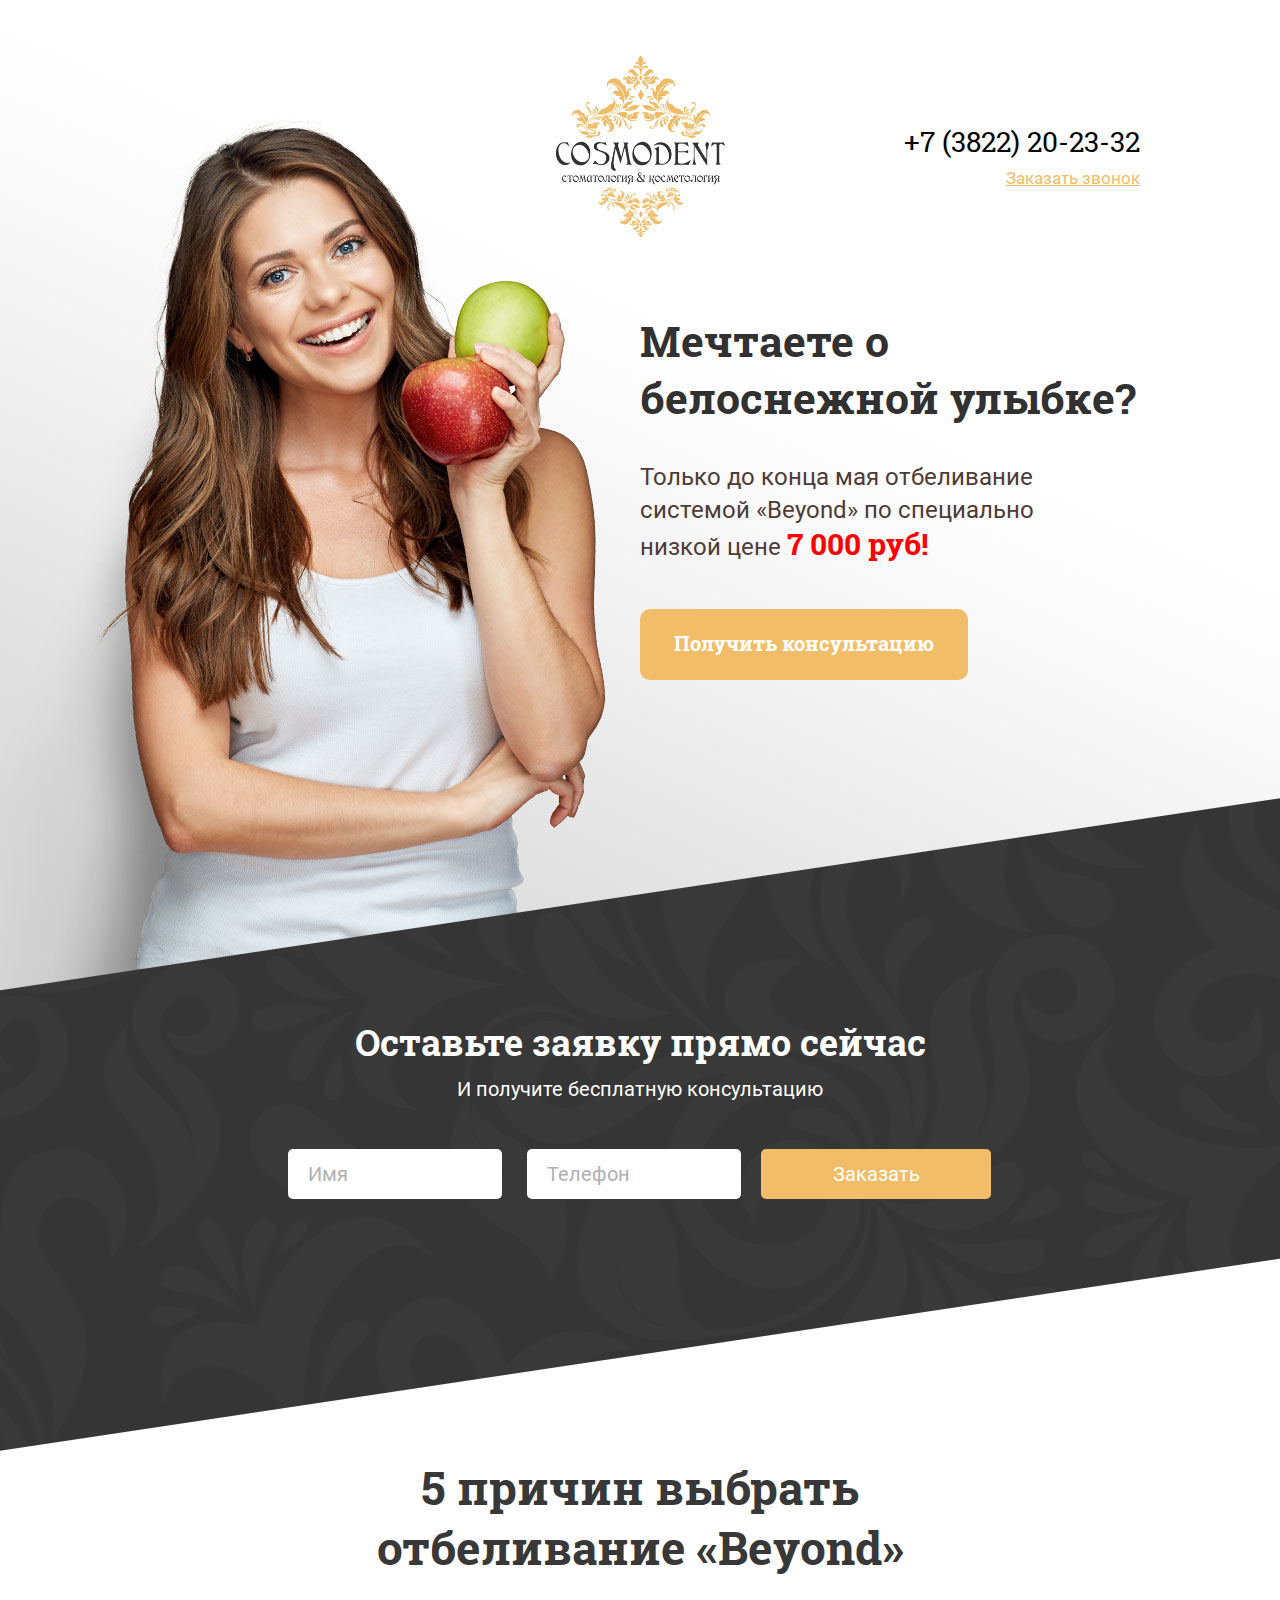
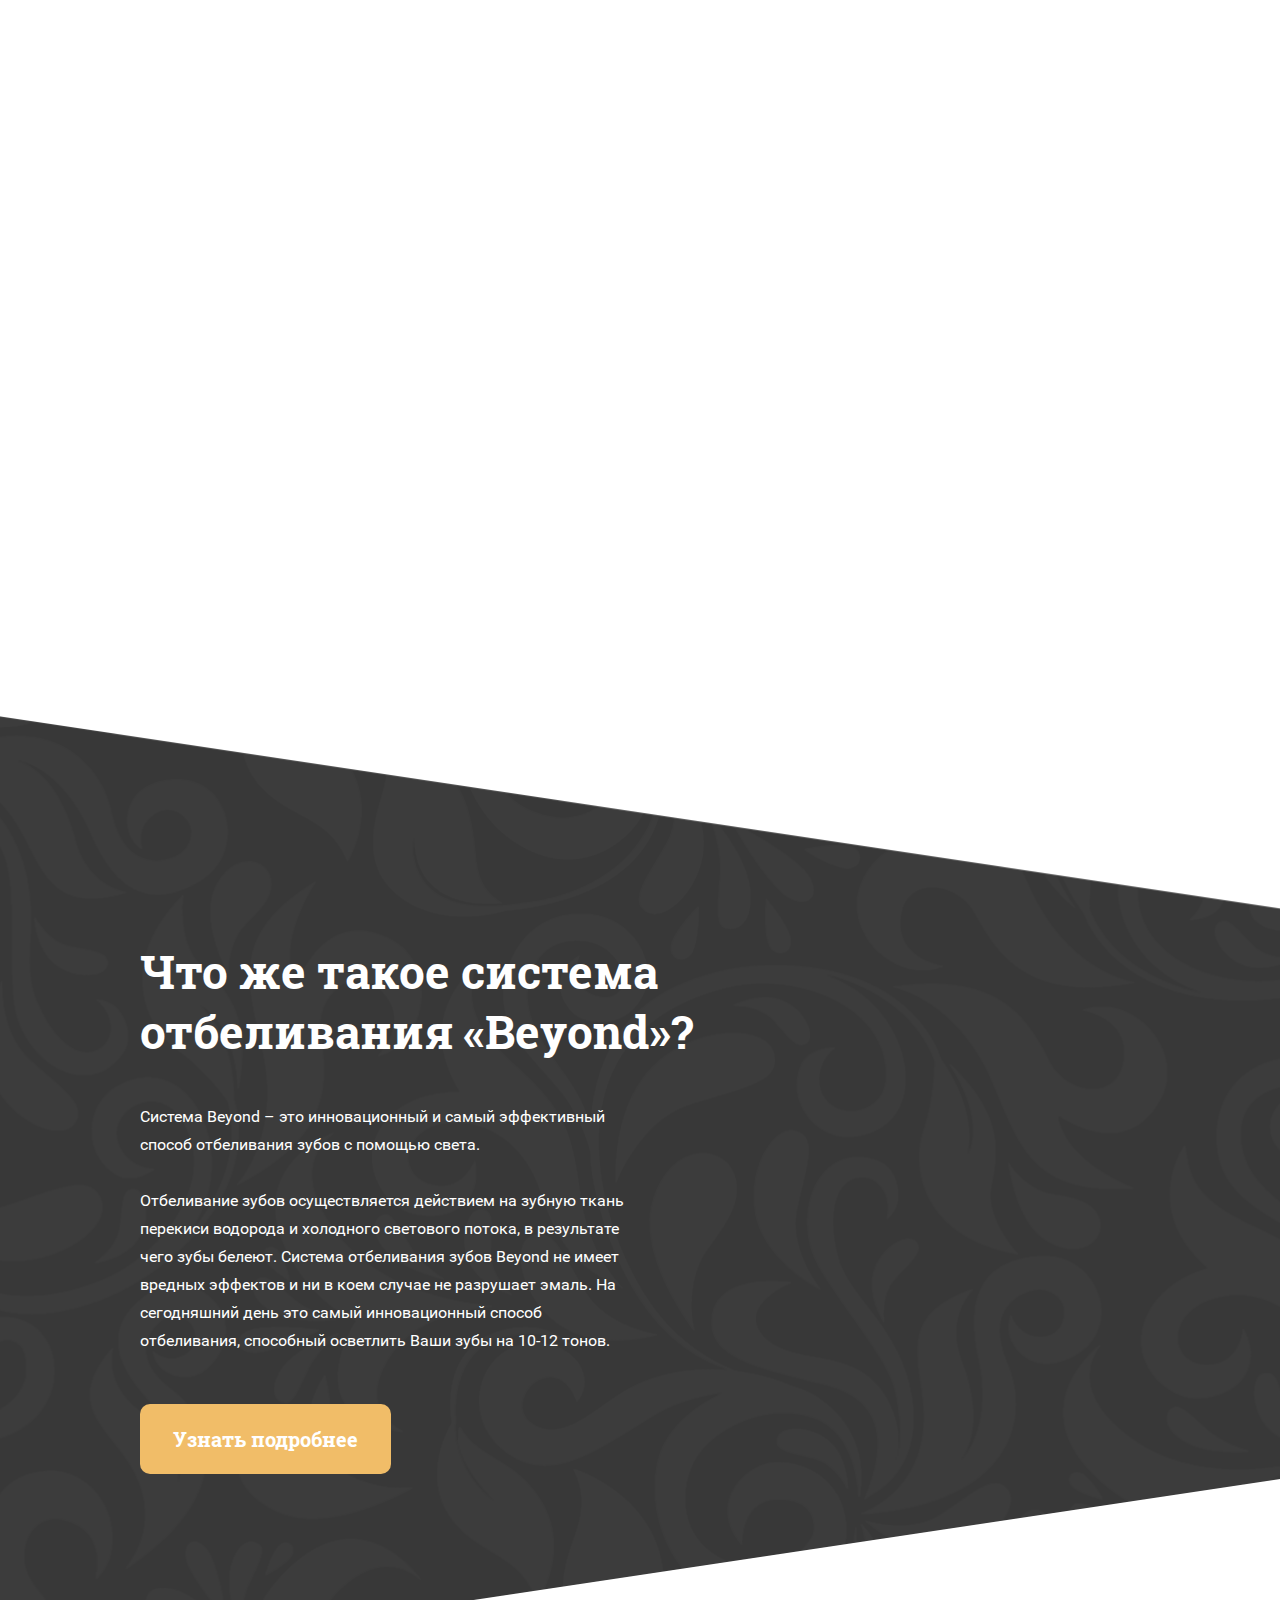
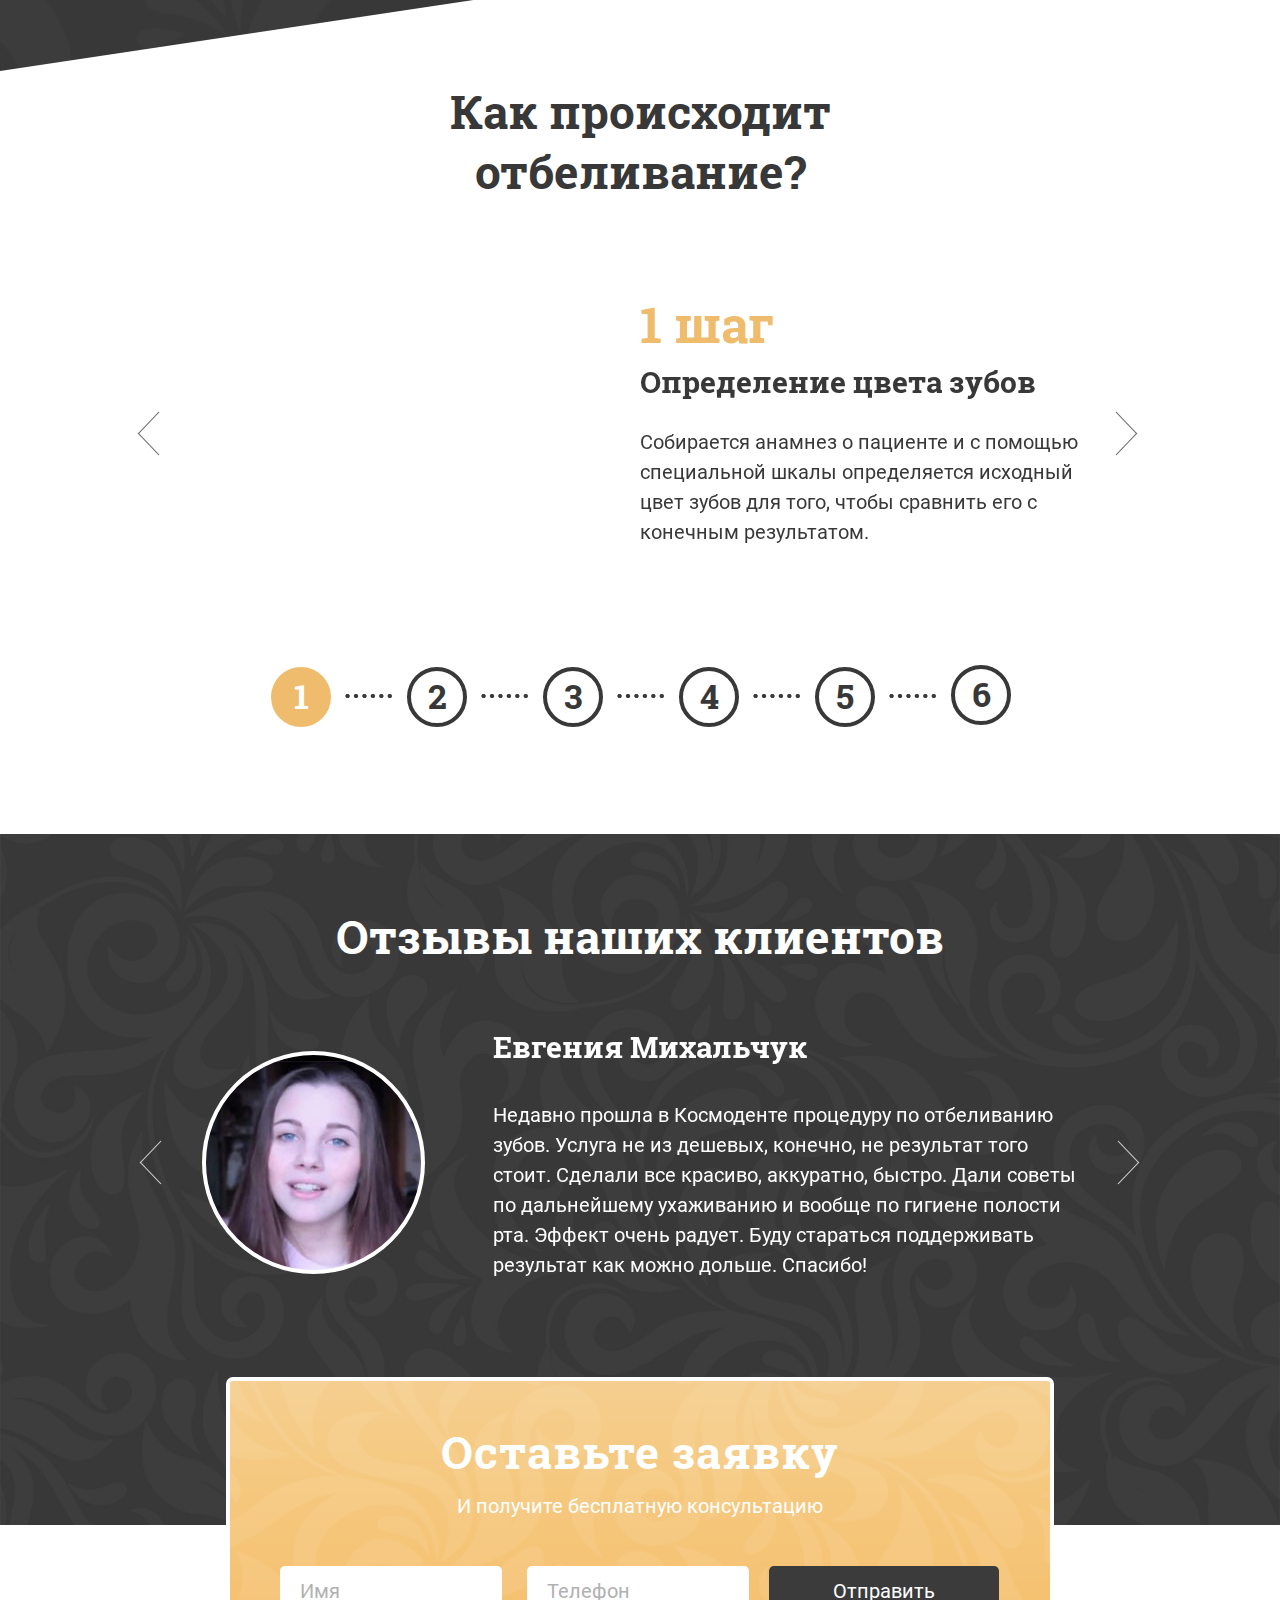
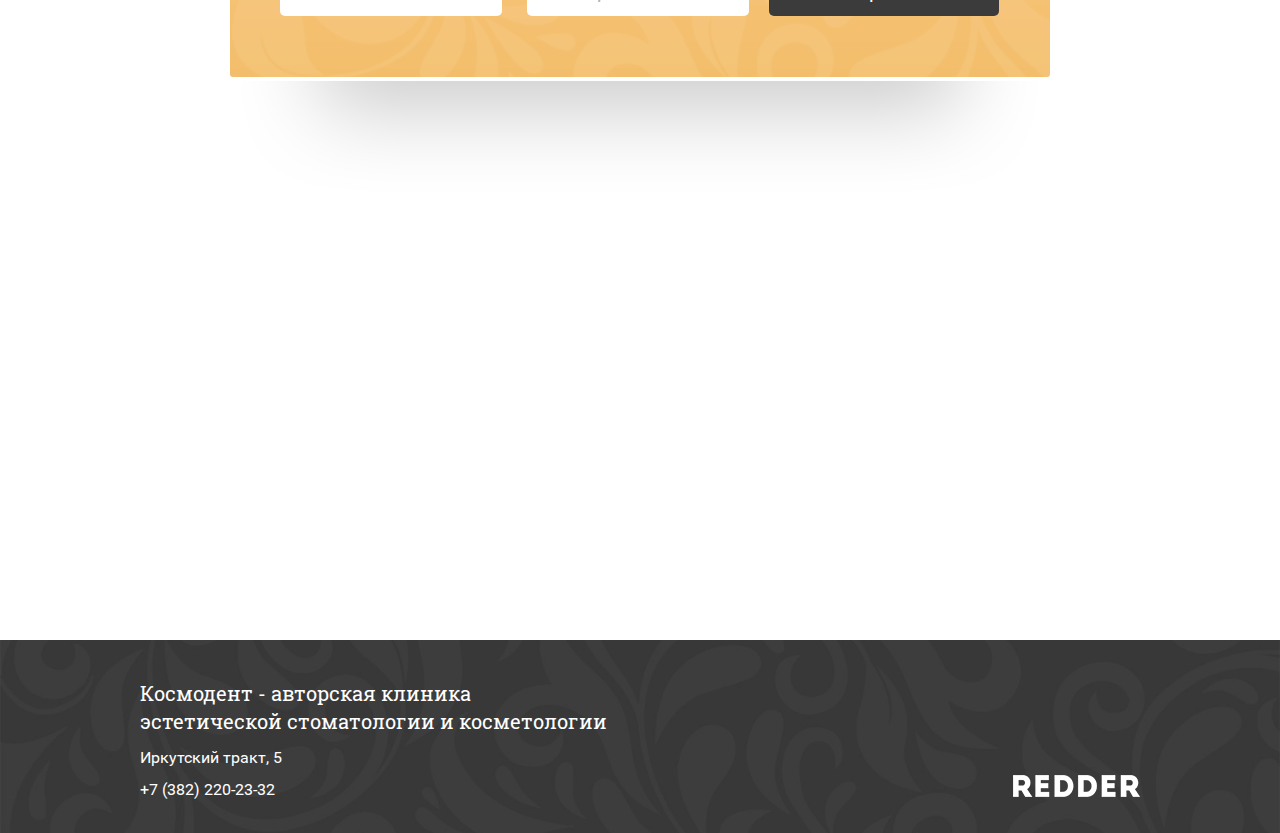
==== index.html @ 8d99dae1 "замедлил на 2 слайде" ====
<!-- My layout-->
<!DOCTYPE html>
<html>
<head>
	<title>Отбеливание зубов системой «Beyond» в Томске</title>
	<meta name="description" content='Космодент - единственная стоматологическая клиника в Томской области, осуществляющая исправление прикуса с помощью элайнеров «Инвизилайн»<'>

	<meta http-equiv="Content-Type" content="text/html; charset=utf-8">
	<meta name="format-detection" content="telephone=no">
	<link rel="stylesheet" href="css/reset.css" type="text/css">
	<link rel="stylesheet" href="css/KitAnimate.css" type="text/css">
	<link rel="stylesheet" href="css/jquery.qtip.min.css" type="text/css">
	<link rel="stylesheet" href="css/style.css" type="text/css">
	<link rel="stylesheet" href="css/jquery.fancybox.css" type="text/css">
	<link rel="stylesheet" type="text/css" href="js/slick-1.6.0/slick/slick.css"/>
	<link rel="stylesheet" type="text/css" href="js/slick-1.6.0/slick/slick-theme.css"/>

	<link rel="shortcut icon" href="http://cosmodent.su/favicon.ico" type="image/x-icon">
    <link rel="apple-touch-icon-precomposed" sizes="57x57" href="favicon/apple-touch-icon-57x57.png" />
	<link rel="apple-touch-icon-precomposed" sizes="114x114" href="favicon/apple-touch-icon-114x114.png" />
	<link rel="apple-touch-icon-precomposed" sizes="72x72" href="favicon/apple-touch-icon-72x72.png" />
	<link rel="apple-touch-icon-precomposed" sizes="144x144" href="favicon/apple-touch-icon-144x144.png" />
	<link rel="apple-touch-icon-precomposed" sizes="60x60" href="favicon/apple-touch-icon-60x60.png" />
	<link rel="apple-touch-icon-precomposed" sizes="120x120" href="favicon/apple-touch-icon-120x120.png" />
	<link rel="apple-touch-icon-precomposed" sizes="76x76" href="favicon/apple-touch-icon-76x76.png" />
	<link rel="icon" type="image/png" href="favicon/favicon-96x96.png" sizes="96x96" />
	<link rel="icon" type="image/png" href="favicon/favicon-32x32.png" sizes="32x32" />
	<link rel="icon" type="image/png" href="favicon/favicon-16x16.png" sizes="16x16" />
	<link rel="icon" type="image/png" href="favicon/favicon-128.png" sizes="128x128" />
	<meta name="application-name" content="Стоматология & косметология «COSMODENT»"/>
	<meta name="msapplication-TileImage" content="favicon/mstile-144x144.png" />
	<meta name="msapplication-square70x70logo" content="favicon/mstile-70x70.png" />
</head>
<body>
	<div class="b b-1">
		<div class="b-wide-block">
			<div class="b-block clearfix">
				<div class="b-header right">
					<div class="b-phone-cont right">
						<h3>+7 (3822) 20-23-32</h3>
						<a href="#b-callback" class="fancy">Заказать звонок</a>
					</div>
					<a href="http://cosmodent.su/" class="b-logo"></a>
				</div>
				<div CLASS="b-consult right clear">
					<h1>Мечтаете о белоснежной улыбке?</h1>
					<p>Только до конца мая отбеливание системой «Beyond» по специально низкой цене <b>7&#160;000 руб!</b></p>
					<a class="btn btn-orange left fancy" href="#b-consult">Получить консультацию</a>
				</div>
			</div>
		</div>
	</div>
	<div class="b b-11">	
		<div class="b-wide-block">
			<div class="b-block">
				<div class="b-11-content">
					<H4>Оставьте заявку прямо сейчас</H4>
					<p>И получите бесплатную консультацию</p>
					<div class="inputs">
						<form action="kitsend.php" method="POST" id="b-form-1" data-block="#b-popup-2">
							<input type="text" class="inp-name left" id="name" name="name" placeholder="Имя" required>
							<input type="text" class="inp-phone left" name="phone" placeholder="Телефон" required>
							<input type="hidden" name="subject" value="Бесплатная консультация"/>
							<a href="#" type="submit" class="btn btn-orange ajax left" onclick="$('#b-form-1').submit(); return false;">Заказать</a>
						</form>
					</div>
				</div>	
			</div>
		</div>
	</div>
	<div class="b b-2">
		<div class="b-wide-block">
			<div class="b-block clearfix">
				<div class="b-2-cont">
					<span class="left">5 причин выбрать<br>отбеливание «Beyond»</span>
					<div class="b-2-l left">
						<div class="anim fadeDown" data-anim="fadeDown">
							<div class="icon icon-1"></div>
							<p><b>Быстро</b><br>Отбеливание системой Beyound быстрее других способов и занимает всего 30-40 минут</p>
						</div>
						<div class="anim fadeDown" data-anim="fadeDown">
							<div class="icon icon-2"></div>
							<p><b>Эффективно</b><br>Система Beyond позволяет за короткие сроки и с большим успехом отбелить зубы на 12 оттенков</p>
						</div>
					</div>
					<div class="b-2-r right">
						<div class="anim fadeDown" data-anim="fadeDown">
							<div class="icon icon-3"></div>
							<p><b>Безопасно</b><br>Отбеливание зубов системой Beyond не имеет побочных эффектов, не повреждает эмаль</p>
						</div>
						<div class="anim fadeDown" data-anim="fadeDown">
							<div class="icon icon-4"></div>
							<p><b>Безболезненно</b><br>В системе Beyond применяется пучок света, поэтому процедура абсолютно безболезненна.</p>
						</div>
					</div>
					<div class="b-2-mid scaleOut anim" data-anim="scaleOut">
						<div class="smile-girl"></div>
						<p><b>100% результат</b><br>Система отбеливания зубов Beyond обеспечивает наилучший результат среди других систем</p>
					</div>					
				</div>
			</div>
		</div>
	</div>
	<div class="b b-first">
		<div class="b-wide-block">
			<div class="b-block clearfix">
				<div class="beyond left">
					<h4>Что же такое система отбеливания «Beyond»?</h4>
					<p>Система Beyond – это инновационный и самый эффективный способ отбеливания зубов с помощью света.<br><br>Отбеливание зубов осуществляется действием на зубную ткань перекиси водорода и холодного светового потока, в результате чего зубы белеют. Система отбеливания зубов Beyond не имеет вредных эффектов и ни в коем случае не разрушает эмаль. На сегодняшний день это самый инновационный способ отбеливания, способный осветлить Ваши зубы на 10-12 тонов.</p>
					<a class="btn btn-orange left fancy" href="#b-consult">Узнать подробнее</a>
				</div>
				<div class="tool anim fadeRight" data-anim="fadeRight"></div>
			</div>
			<div class="triangle"></div>
		</div>
	</div>
	<div class="b-4 anim" data-offset="500" data-anim="run-slider" data-func="run-slider">
		<div class="b-4 b-wide-block">
			<div class="b-block clearfix">
				<h4>Как происходит<br>отбеливание?</h4>
				<div class="b-4-slider clearfix">
					<div class="b-4-slide slide-1 clearfix">
						<div class="b slide-picture left">
							<div class="tooth tooth-1"></div>
							<div class="tooth tooth-2"></div>
							<div class="tooth tooth-3"></div>
						</div>
						<div class="b-4-slide-text right">
							<h4>1 шаг</h4>
							<p><b>Определение цвета зубов</b><br>Собирается анамнез о пациенте и с помощью специальной шкалы определяется исходный цвет зубов для того, чтобы сравнить его с конечным результатом.</p>
						</div>
					</div>
					<div class="b-4-slide slide-2 clearfix">
						<div class="slide-picture left">
							<div class="main"></div>
							<div class="blesk"></div>
							<div class="big-blesk"></div>
							<div class="pen"></div>
						</div>
						<div class="b-4-slide-text right">
							<h4>2 шаг</h4>
							<p><b>Бальзам для губ</b><br>На губы наносится увлажняющий бальзам. Бальзам необходим для того, чтобы во время процедуры губы не пересохли и не потрескались.</p>
						</div>
					</div>
					<div class="b-4-slide slide-3 clearfix">
						<div class="slide-picture left">
							<div class="main-2"></div>
							<div class="gel"></div>
						</div>
						<div class="b-4-slide-text right">
							<h4>3 шаг</h4>
							<p><b>Защитный гель</b><br>Устанавливается щечный ретрактор, а на десна наносится защитный гель. Защитный гель необходим для того, чтобы на десна не попало отбеливающее вещество и они не подверглись загару от света.</p>
						</div>
					</div>
					<div class="b-4-slide slide-4 clearfix">
						<div class="slide-picture left">
							<div class="main-2"></div>
							<div class="white-blesk"></div>
							<div class="gel-in-position"></div>
							<div class="back"></div>
							<div class="porsh"></div>
							<div class="body"></div>
						</div>
						<div class="b-4-slide-text right">
							<h4>4 шаг</h4>
							<p><b>Отбеливающий гель</b><br>С помощью специального шприца Beyond на верхние и нижние зубы наносится специальный отбеливающий гель, полностью покрывающий всю поверхность зубов.</p>
						</div>
					</div>
					<div class="b-4-slide slide-5 clearfix">
						<div class="slide-picture left">
							<div class="main-2"></div>
							<div class="white-blesk-in-position"></div>
							<div class="gel-on-position"></div>
							<div class="light"></div>
						</div>
						<div class="b-4-slide-text right">
							<h4>5 шаг</h4>
							<p><b>Световая лампа</b><br>К зубам подносится лампа-акселератор, излучающая свет определенного спектра. Лампа устанавливается на небольшом расстоянии от зубов и оставляется на 12 минут.</p>
						</div>
					</div>
					<div class="b-4-slide slide-6 clearfix">
						<div class="slide-picture left">
							<div class="main-3"></div>
							<div class="otblesk"></div>
						</div>
						<div class="b-4-slide-text right">
							<h4>6 шаг</h4>
							<p><b>Белоснежная улыбка</b><br>После завершения всех циклов процедуры все отбеливающие материалы удаляются из ротовой полости, и Вы получаете совершенно новый, белоснежный цвет Ваших зубов.</p>
						</div>
					</div>
				</div>
			</div>
		</div>
	</div>	
	<div class="b b-3 clear" data-offset="550">
		<div class="b-3 b-wide-block">
			<div class="b-block clearfix">
				<div class="b-header-3">
					<h2>Отзывы наших клиентов</h2>
				</div>
				<div class="b-3-slider clearfix">
					<div class="slide clearfix">
						<div class="avatar left"></div>
						<div class="slide-text right">
							<p><b>Евгения Михальчук</b><br>Недавно прошла в Космоденте процедуру по отбеливанию зубов. Услуга не из дешевых, конечно, не результат того стоит. Сделали все красиво, аккуратно, быстро. Дали советы по дальнейшему ухаживанию и вообще по гигиене полости рта. Эффект очень радует. Буду стараться поддерживать результат как можно дольше. Спасибо!</p>
						</div>
					</div>
					<div class="slide clearfix">
						<div class="avatar left"></div>
						<div class="slide-text right">
							<p><b>Евгения Михальчук</b><br>Недавно прошла в Космоденте процедуру по отбеливанию зубов. Услуга не из дешевых, конечно, не результат того стоит. Сделали все красиво, аккуратно, быстро. Дали советы по дальнейшему ухаживанию и вообще по гигиене полости рта. Эффект очень радует. Буду стараться поддерживать результат как можно дольше. Спасибо!</p>
						</div>
					</div>
				</div>
			</div>
		</div>
	</div>
	<div class="float clearfix">
		<div class="float b-wide-block">
			<div class="b-block">
				<div class="forma">
					<H4>Оставьте заявку</H4>
					<p>И получите бесплатную консультацию</p>
					<div class="inputs">
				        <form action="kitsend.php" method="POST" id="b-form-2" data-block="#b-popup-2">
				            <input type="text" class="inp-name left" id="name" name="name" placeholder="Имя" required>
				            <input type="text" class="inp-phone left" name="phone" placeholder="Телефон" required>
				            <input type="hidden" name="subject" value="Бесплатная консультация"/>
				            <a href="#" type="submit" class="btn btn-gray ajax left" onclick="$('#b-form-2').submit(); return false;">Отправить</a>
				            <a href="#b-popup-success" class="b-thanks-link fancy" style="display:none;"></a>
				        </form>
					</div>
				</div>
			</div>
		</div>
	</div>
	<div class="b-5">
		<div class="b-5 b-wide-block" id="map_canvas"></div>
	</div>
	<div class="footer">
		<div class="footer b-wide-block">
			<div class="b-block">
				<div class="b-contacts left">
					<h5>Космодент - авторская клиника <br>эстетической стоматологии и косметологии</h5>
					<p>Иркутский тракт, 5</p>
					<p>+7 (382) 220-23-32</p>
				</div>	
				<div class="b-redder right">
					<a href="http://redder.pro/" target="_blank" class="b-redder-img">redder.pro</a>
				</div>
			</div>
		</div>		
	</div>
<div style="display: none;">
	<a href="#b-popup-error" class="b-error-link fancy" style="display:none;"></a>
	<div class="b-popup forma" id="b-consult">
		<H4>Оставьте заявку</H4>
		<p>И получите бесплатную консультацию</p>
		<div class="inputs">
	        <form action="kitsend.php" method="POST" id="b-form-1">
	            <input type="text" class="inp-name left" id="name" name="name" placeholder="Имя" required>
	            <input type="text" class="inp-phone left" name="phone" placeholder="Телефон" required>
	            <input type="hidden" name="subject" value="Бесплатная консультация"/>
	            <a href="#" type="submit" class="btn btn-gray ajax left" onclick="$('#b-form-1').submit(); return false;">Отправить</a>
	            <a href="#b-popup-success" class="b-thanks-link fancy" style="display:none;"></a>
	        </form>
		</div>
	</div>
	<div class="b-popup forma" id="b-callback">
		<H4>Заказать звонок</H4>
		<p>Оставьте Ваши контактные данные и мы свяжемся с Вами в ближайшее время</p>
		<div class="inputs">
	        <form action="kitsend.php" method="POST" id="b-form-2">
	            <input type="text" class="inp-name left" id="name" name="name" placeholder="Имя">
	            <input type="text" class="inp-phone left" name="phone" placeholder="Телефон" required>
	            <input type="hidden" name="subject" value="Заказ звонка"/>
	            <a href="#" type="submit" class="btn btn-gray ajax left" onclick="$('#b-form-2').submit(); return false;">Отправить</a>
	            <a href="#b-popup-success" class="b-thanks-link fancy" style="display:none;"></a>
	        </form>
		</div>
	</div>
	<div class="b-popup b-thanks forma" id="b-popup-success">
		<H4>Спасибо!</H4>
		<p>Ваша заявка успешно отправлена.<br/>Наш менеджер свяжется с Вами в течение часа.</p>
		<a href="#" class="btn btn-gray" onclick="$.fancybox.close(); return false;">Закрыть</a>
	</div>
	<div class="b-popup b-thanks forma" id="b-popup-error">
		<H4>Ошибка отправки!</H4>
		<p>Приносим свои извинения. Пожалуйста, попробуйте отправить Вашу заявку позже.</p>
		<a href="#" class="btn btn-gray" onclick="$.fancybox.close(); return false;">Закрыть</a>
	</div>
</div>
</body>
<script type="text/javascript" src="js/jquery-2.1.1.min.js"></script>
<script type="text/javascript" src="js/jquery.fancybox.min.js"></script>
<script type="text/javascript" src="https://maps.google.com/maps/api/js?sensor=false&key=AIzaSyD6Sy5r7sWQAelSn-4mu2JtVptFkEQ03YI"></script>
<script type="text/javascript" src="js/slick-1.6.0/slick/slick.js"></script>
<script type="text/javascript" src="js/jquery.maskedinput.min.js"></script>
<script type="text/javascript" src="js/jquery.validate.min.js"></script>
<script type="text/javascript" src="js/KitAnimate.js"></script>
<script type="text/javascript" src="js/TweenMax.min.js"></script>
<script type="text/javascript" src="js/jquery.qtip.min.js"></script>
<script type="text/javascript" src="js/device.js"></script>
<script type="text/javascript" src="js/KitSend.js"></script>
<script type="text/javascript" src="js/main.js"></script>
</html>
---- css/KitAnimate.css ----
.fadeRight,
.fadeLeft,
.fadeIn,
.fadeDown{
	-webkit-transition: all 800ms ease-out;
	   -moz-transition: all 800ms ease-out;
	    -ms-transition: all 800ms ease-out;
	   	 -o-transition: all 800ms ease-out;
			transition: all 800ms ease-out;
}
.fadeDown.fast{
	-webkit-transition: all 400ms ease-out;
	   -moz-transition: all 400ms ease-out;
	    -ms-transition: all 400ms ease-out;
	   	 -o-transition: all 400ms ease-out;
			transition: all 400ms ease-out;	
}

.scaleOut{
	-webkit-transition: all 300ms linear;
	   -moz-transition: all 300ms linear;
	    -ms-transition: all 300ms linear;
	   	 -o-transition: all 300ms linear;
			transition: all 300ms linear;
}
.scaleOut{
	opacity: 0;
	-webkit-transform: scale(1.5);
	   -moz-transform: scale(1.5);
    	-ms-transform: scale(1.5);
    	 -o-transform: scale(1.5); 
    		transform: scale(1.5);
}
	.scaleOut-show{
		opacity: 1;
		-webkit-transform: scale(1);
		   -moz-transform: scale(1);
	    	-ms-transform: scale(1);
	    	 -o-transform: scale(1); 
	    		transform: scale(1);
	}

.fadeRight{
	-webkit-transform: translateX(100px);
	   -moz-transform: translateX(100px);
    	-ms-transform: translateX(100px);
    	 -o-transform: translateX(100px); 
    		transform: translateX(100px);
   	opacity: 0;
}
	.fadeRight-show{
		-webkit-transform: translateX(0px);
		   -moz-transform: translateX(0px);
	    	-ms-transform: translateX(0px);
	    	 -o-transform: translateX(0px); 
	    		transform: translateX(0px);
	    opacity: 1;
	}
.fadeLeft{
	-webkit-transform: translateX(-100px);
	   -moz-transform: translateX(-100px);
    	-ms-transform: translateX(-100px);
    	 -o-transform: translateX(-100px); 
    		transform: translateX(-100px);
   	opacity: 0;
}
	.fadeLeft-show{
		-webkit-transform: translateX(0px);
		   -moz-transform: translateX(0px);
	    	-ms-transform: translateX(0px);
	    	 -o-transform: translateX(0px); 
	    		transform: translateX(0px);
	    opacity: 1;
	}
.fadeDown{
	-webkit-transform: translateY(50px);
	   -moz-transform: translateY(50px);
    	-ms-transform: translateY(50px);
    	 -o-transform: translateY(50px); 
    		transform: translateY(50px);
   	opacity: 0;
}
	.fadeDown-show{
		-webkit-transform: translateY(0px);
		   -moz-transform: translateY(0px);
	    	-ms-transform: translateY(0px);
	    	 -o-transform: translateY(0px); 
	    		transform: translateY(0px);
	    opacity: 1;
	}	
.fadeIn{
   	opacity: 0;
}
	.fadeIn-show{
	    opacity: 1;
	}
.scale{
	-webkit-transition: all 500ms ease-out;
	   -moz-transition: all 500ms ease-out;
	    -ms-transition: all 500ms ease-out;
	   	 -o-transition: all 500ms ease-out;
			transition: all 500ms ease-out;
	-webkit-transform: scale(0);
	   -moz-transform: scale(0);
    	-ms-transform: scale(0);
    	 -o-transform: scale(0); 
    		transform: scale(0);
    opacity: 0;
}
	.scale-show{
		-webkit-transform: scale(1);
		   -moz-transform: scale(1);
	    	-ms-transform: scale(1);
	    	 -o-transform: scale(1); 
	    		transform: scale(1);
	    opacity: 1;
	}


/*Кастомные анимации*/
.procAnim-1 .b-proc-high,
.procAnim-2 .b-proc-high,
.procAnim-3 .b-proc-high{
	-webkit-transition: all 1000ms linear;
	   -moz-transition: all 1000ms linear;
	    -ms-transition: all 1000ms linear;
	   	 -o-transition: all 1000ms linear;
			transition: all 1000ms linear;
}
.procAnim-1 .b-proc-high{
	height: 0px;
}
	.procAnim-1-show .b-proc-high{
		height: 80px;
	}
.procAnim-2 .b-proc-high{
	height: 0px;
}
	.procAnim-2-show .b-proc-high{
		height: 120px;
	}
.procAnim-3 .b-proc-high{
	height: 0px;
}
	.procAnim-3-show .b-proc-high{
		height: 210px;
	}
---- css/style.css ----
@charset "utf-8";


@font-face {
  font-family: 'RobotoSlab-Bold';
  src: url('../fonts/RobotoSlab-Bold.eot?#iefix') format('embedded-opentype'),  
  	   url('../fonts/RobotoSlab-Bold.woff') format('woff'), 
  	   url('../fonts/RobotoSlab-Bold.ttf')  format('truetype'), 
  	   url('../fonts/RobotoSlab-Bold.svg#RobotoSlab-Bold') format('svg');
  font-weight: normal;
  font-style: normal;
}
@font-face {
  font-family: 'RobotoSlab-Regular';
  src: url('../fonts/RobotoSlab-Regular.eot?#iefix') format('embedded-opentype'),  
  	   url('../fonts/RobotoSlab-Regular.woff') format('woff'), 
  	   url('../fonts/RobotoSlab-Regular.ttf')  format('truetype'), 
  	   url('../fonts/RobotoSlab-Regular.svg#RobotoSlab-Regular') format('svg');
  font-weight: normal;
  font-style: normal;
}
@font-face {
  font-family: 'Roboto-Regular';
  src: url('../fonts/Roboto-Regular.eot?#iefix') format('embedded-opentype'),  
  	   url('../fonts/Roboto-Regular.woff') format('woff'), 
  	   url('../fonts/Roboto-Regular.ttf')  format('truetype'), 
  	   url('../fonts/Roboto-Regular.svg#Roboto-Regular') format('svg');
  font-weight: normal;
  font-style: normal;
}
@font-face {
    font-family: 'icomoon';
    src: url('../fonts/icomoon.eot?py5h40');
    src: url('../fonts/icomoon.eot?py5h40#iefix') format('embedded-opentype'),
         url('../fonts/icomoon.ttf?py5h40') format('truetype'),
         url('../fonts/icomoon.woff?py5h40') format('woff'),
         url('../fonts/icomoon.svg?py5h40#icomoon') format('svg');
    font-weight: normal;
    font-style: normal;
}
html,
body {
	position: relative;
}
body {
	background-position: 50% 50%;
	background-size: cover;
	background-image: url('../images/background.jpg');
	min-width: 1160px;
	text-align: center;
	font-family: 'Roboto-Regular';
	/*overflow-x: hidden;*/
	-webkit-text-size-adjust: none;
	color: #472275;
}
b {
	font-weight: normal;
	font-family: "RobotoSlab-Bold";
}
a{
	text-decoration: none;
	color: #472275;
}
li{
	list-style: none;
}
h1,h2,h3,h4,h5,h6{
	font-weight: 100;
}
label.error{
	display: none !important;
}
input.error,textarea.error{
	box-shadow: 0 0px 0px 2px #F00;
}
[class^="icon-"], [class*=" icon-"], .fancybox-close-small {
    /* use !important to prevent issues with browser extensions that change fonts */
    font-family: 'icomoon' !important;
    speak: none;
    font-style: normal;
    font-weight: normal;
    font-variant: normal;
    text-transform: none;
    line-height: 1;

    /* Better Font Rendering =========== */
    -webkit-font-smoothing: antialiased;
    -moz-osx-font-smoothing: grayscale;
}
.icon-close:before,
.fancybox-close-small:before {
    content: "\e90b";
}
.fancybox-close-small:before{
	font-size: 15px;
	color: #FFF;
}
.fancybox-close-small:hover:before{
	color: #383838;
}
.fancybox-close-small {
    top: 8px !important;
    right: 8px !important;
}
.ps-lines{
}
	.ps-lines li.v{
		position: fixed;
		left: 50%;
		height: 100%;
		width: 1px;
		top: 0px;
		background-color: #00ffff;
		opacity: 0.8;
		z-index: 9999;
	}
	.ps-lines li.v1{
		position: fixed;
		left: 50%;
		height: 100%;
		width: 1px;
		top: 0px;
		background-color: #00ffff;
		opacity: 0.8;
		z-index: 9999;
		margin-left: 500px;
	}
	.ps-lines li.v2{
		position: fixed;
		left: 50%;
		height: 100%;
		width: 1px;
		top: 0px;
		background-color: #00ffff;
		opacity: 0.8;
		z-index: 9999;
		margin-left: -500px;
	}
	.ps-lines li.g{
		position: absolute;
		left: 0px;
		width: 100%;
		height: 1px;
		background-color: #00ffff;
		opacity: 0.8;
		z-index: 9999;
	}
.bold{
	font-family: 'RobotoSlab-Bold';
}
.b {
	position: relative;
}
.b-wide-block{
	position: relative;
	max-width: 1920px;
	width: 100%;
	min-width: 1160px;
	margin: 0px auto;
	background-color: #FFF;
}
.b-block {
	width: 1000px;
	margin: 0 auto;
}
.btn {
	color: #ffffff;
	font-size: 20px;
	font-family: "RobotoSlab-Bold";
	padding: 21px 34px 24px;
	border-radius: 10px;
	display: block;
}
.btn-orange {
	background-color: #f1bd68;
	margin-top: 45px;
}
.btn-orange:hover {
	background-color: #e0a544;
}
.btn-gray {
	background-color: #3b3b3b;
}
.btn-gray:hover {
	background-color: #252525;
}
.absolute {
	position: absolute;
}
.mark li {
	list-style: disc;
	margin-left: 18px;
	margin-top: 20px;
}
.b-1 {
	/*overflow: hidden;*/
}
	.b-1 .b-wide-block {
		background-image: url("../images/back-with-girl.jpg");
		background-position: center top;
		background-size: 1920px 1081px;
	}
			.b-header{
				width: 100%;
				margin-top: 50px;
			}
				.b-logo{
					height: 181px;
					display: block;
					width: 169px;
					background-image: url('../images/logo@2x.png');
					background-size: 169px;
					background-repeat: no-repeat;
					margin: 0 auto;
					margin-top: 6px;
				}
				.b-phone-cont{
					text-align: right;
					margin-top: 73px;
				}
					.b-phone-cont h3{
						font-size: 28px;
						font-family: "RobotoSlab-Regular";
						color: #020202;
						margin-bottom: 8px;
					}
					.b-phone-cont a {
						font-size: 17px;
						color: #f1bc67;
						text-decoration: underline;
						font-family: "Roboto-Regular";
					}
						.b-phone-cont a:hover {
							text-decoration: none;
						}
			.b-consult {
				text-align: left;
				color: #313131;
				width: 50%;
				margin-top: 75px;
				margin-bottom: 367px;
			}
				.b-consult h1 {
					font-family: "RobotoSlab-Bold";
					font-size: 43px;
					color: #313131;

				}
				.b-consult p {
					font-family: "Roboto-Regular";
					font-size: 24px;
					color: #4d3b38;
					line-height: 33px;
					margin-top: 35px;
					width: 90%;
					display: block;
				}
				.b-consult b {
					font-size: 30px;
					color: red;
				}
			/*.girl {
				width: 633px;
				height: 920px;
				background-image: url('../images/girl.png');
				background-repeat: no-repeat;
				margin-top: -131px;
				margin-left: -165px;
				margin-bottom: 20px;
			}*/	
.b-2 {
	overflow: hidden;
	}
	.b-2 .b-wide-block {
			background-image: none;
			width: 100%;
		}
		.b-2 .b-wide-block .b-block {			
		}
		.b-2-cont {
			padding-top: 245px;
		}
		.b-2-cont span {
			width: 100%;
			font-size: 46px;
			font-family: "RobotoSlab-Bold";
			color: rgb(56, 56, 56);
			text-align: center;
		}
		.b-2-r {
			width: 248px;
			margin-right: 15px;
			margin-top: 77px;
		}
		.b-2-l {
			width: 243px;
			margin-left: 12px;
			margin-top: 77px;
		}
		.b-2-l p,.b-2-r p {
			font-size: 16px;
			color: rgb(56,56,56);
			line-height: 1.5;
		}
		.b-2-l b,.b-2-r b {
			font-size: 24px;
			line-height: 2.5;
			color: rgb(56, 56, 56);
		}
		.icon {
			width: 112px;
			height: 112px;
			border-radius: 50%;
			margin: 0 auto;
			background-repeat: no-repeat;
			border: 4px solid rgb(56, 56, 56);
			margin-bottom: 8px;
		}
		.icon-1 {
			background-image: url('../images/icon-1.png');
			background-position: 23px 13px;
		}
		.icon-2 {
			background-image: url('../images/icon-2.png');
			margin-top: 55px;
			background-position: 24px 21px;
		}
		.icon-3 {
			background-image: url('../images/icon-3.png');
			background-position: 19px 20px;
		}
		.icon-4 {
			background-image: url('../images/icon-4.png');
			margin-top: 55px;
			background-position: 10px 30px;
		}
		.b-2-mid {
			width: 340px;
			margin: 0 auto;
			margin-top: 210px;
			margin-bottom: 141px;
		}
		.smile-girl {
			width: 236px;
			height: 281px;
			background-image: url('../images/girl-smile.png'),url('../images/border-el.png');
			background-repeat: no-repeat;
			background-position: 11px 0px, bottom;
			margin: 0 auto;
			margin-bottom: 24px;
		}
		.b-2-mid p {
			font-size: 20px;
			color: rgb(56,56,56);
			line-height: 1.55;
		}
		.b-2-mid b {
			font-size: 30px;
			line-height: 64px;
		}
.b-11 {
	margin-top: -130px;
	margin-bottom: -290px;
}
	.b-11 .b-wide-block {
		background-position: 50% 50%;
		background-image: url('../images/back-angle.png');
		background-repeat: no-repeat;
		background-color: transparent;
		background-size: cover;
		height: 755px;
		z-index: 10;
		margin-top: -300px;		
	}
	.b-11 .b-block {	
		position: relative;
		top: 230px;
	}
	.b-11-content {
		width: 1000px;
		position: absolute;
	}
	.b-11 .b-block p {
		font-family: "Roboto-Regular";
		font-size: 20px;
		color: #ffffff;
		text-align: center;
		margin-top: 11px;
	}
	.b-11 .b-block h4 {
		font-family: "RobotoSlab-Bold";
		font-size: 36px;
		color: #ffffff;
		text-align: center;
		margin-top: 41px;
	}
	.b-11 .inp-name,.b-11 .inp-phone {
		font-family: "Roboto-Regular";
		font-size: 20px;
		color: #383838;
		background-color: #ffffff;
		margin-left: 25px;
		display: inline-block;
		border: 0;
		border-radius: 5px;
		padding: 13px 20px;
		width: 174px;
	}
	.b-11 .inp-name{
		margin-left: 148px;
	}
	.b-11 .btn-orange {
		font-family: "Roboto-Regular";
		font-size: 20px;
		color: #ffffff;
		text-align: center;
		margin-left: 20px;
		display: inline-block;
		padding: 13px;
		border-radius: 5px;
		width: 204px;
		margin-top: 0px;
	}
.b-first {overflow: hidden;}
	.b-wide-block {
		background-image: url('../images/back-figure.png');
		background-position: top;
		background-repeat: no-repeat;
		background-size: cover;
	}
	.b-first .b-wide-block{
		height: 1061px;
		background-position: top;
		margin-top: -2px;
	}
	.beyond {
		width: 560px;
		text-align: left;
		color: #ffffff;
		margin-top: 273px;
	}
	.beyond h4 {
		font-family: "RobotoSlab-Bold";
		font-size: 46px;
		margin-bottom: 42px;
	}
	.beyond p {
		font-size: 16px;
		width: 500px;
		line-height: 1.75;
	}
	.beyond a {
		padding: 22px 33px 22px;
		margin-top: 49px;
		position: absolute;
		z-index: 1;
	}
	.tool {
		background-image: url('../images/tool.png'), url('../images/display.png'), url('../images/tool-shadow.png');
		background-repeat: no-repeat;
		width: 568px;
		height: 1061px;
		margin-left: 498px;
		background-position: top, 186px 328px;
		position: relative;
		top: 16px;
	}
	.triangle {
		position: absolute;
		background-image: url('../images/back-white-figure.png');
		background-position: top;
		width: 100%;
		height: 100px;
		height: 298px;
		bottom: 0px;
	}
.b-3 {
}
	.b-3 .b-wide-block {
			background-position: 50% 50%;
			background-image: url('../images/dark-back.jpg');
			background-repeat: repeat-y;
	}
		.b-3 .b-wide-block .b-block {
			width: 1000px;
			}
				.b-header-3 h2{
					font-family: "RobotoSlab-Bold";
					font-size: 46px;
					color: #ffffff;
					text-align: center;
					display: inline-block;
					margin-top: 72px;
					margin-bottom: 60px;
				}
				.avatar {
					background-image: url("../images/ava-1.jpg");
					background-color: #000000;
					border-radius: 50%;
					border: 4px solid #ffffff;
					width: 215px;
					height: 215px;
					margin-top: 25px;
					margin-left: 37px;
					background-repeat: no-repeat;
					background-position: -134px 6px;
				}
				.b-3-slider {
					width: 950px;
					margin: 0 auto;
					margin-bottom: 245px;
				}
				.slide {
					width: 880px;
				}
				.slide-text {
					color: #ffffff;
					text-align: left;
					width: 594px;
					margin-right: 28px;
				}
				.slide-text b {
					font-size: 30px;
					font-family: "RobotoSlab-Bold";
					line-height: 1;
					display: inline-block;
					margin-bottom: 38px;
					margin-top: 6px;
				}
				.slide-text p {
					font-size: 20px;
					line-height: 1.5;
				}
				.b-3-slider .slick-prev, .b-3-slider .slick-next {
					top: 124px !important;
				}
				.b-3-slider .slick-prev {
					left: -26px !important;
				}
				.b-3-slider .slick-next {
					right: -22px !important;
				}
				.b-3-slider .slick-prev:before {
					content: '' !important;
					display: block;
					width: 23px;
					height: 45px;
					background-image: url('../images/arrow-left.png');
				}
				.b-3-slider .slick-next:before {
					content: '' !important;
					display: block;
					width: 23px;
					height: 45px;
					background-image: url('../images/arrow-right.png');
				}
.b-4 {
}
	.b-4 .b-wide-block {
		background-image: none;
		background-size: cover;
		margin-top: -2px;
	}
	.b-4 .b-wide-block .b-block {
		width: 1000px;
		padding-top: 1px;
	}
	.b-4 h4 {
		font-size: 46px;
		color: rgb(56,56,56);
		font-family: "RobotoSlab-Bold";
		margin-top: -47px;
		margin-bottom: 10px;
	}
	.slide-picture {
		background-image: url("../images/smile.png"), url("../images/elipse.png");
		background-repeat: no-repeat;
		background-position: 0px 31px, center;
		width: 400px;
		height: 350px;
		margin-top: 52px;
		margin-left: 25px;
		opacity: 0;
	}
	.tooth {
		position: absolute;
		width: 39px;
		height: 89px;
		background-position: center top;
		background-repeat: no-repeat;
	}
	.run .slick-active .slide-picture {
		-webkit-animation: start 0.5s 1 0.5s forwards;
	}
	@-webkit-keyframes start {
		0% {
			opacity: 0;
			transform: scale(0);
		}
		100% {
			opacity: 1;
			transform: scale(1);
		}
	}
	.run .slick-active .tooth-1 {
		background-image: url("../images/tooth-1.png");
		bottom: 0px;
		left: 160px;
		width: 40px;
		-webkit-animation: badPick 1s 1 1s ease-in-out;
	}
	.run .slick-active .tooth-2 {
		background-image: url("../images/tooth-2.png");
		bottom: 0px;
		left: 201px;
		-webkit-animation: badPick 1s 1 2s ease-in-out;
	}
	.run .slick-active .tooth-3 {
		background-image: url("../images/tooth-3.png");
		bottom: 0px;
		left: 241px;
		-webkit-animation: goodPick 0.4s 1 3s ease-in-out forwards;
		transform-origin: 50% 250%;
	}
	@-webkit-keyframes badPick {
		0% {
			transform: translate(0px, 0px);
		}
		40% {
			transform: translate(0px, -20px);
		}
		60% {
			transform: translate(0px, -20px);
		}
		100% {
			transform: translate(0px, 0px);
		}
	}
	@-webkit-keyframes goodPick {
		0% {
			transform: translate(0px, 0px);
		}
		100% {
			transform: translate(0px, -40px);
		}

	}
	.b-4-slider {
		height: 593px;
		width: 950px;
		margin:0 auto;
	}
	.b-4-slide-text {
		width: 50%;
		text-align: left;
	}
	.b-4-slide-text h4 {
		font-size: 50px;
		color: rgb(239,188,110);
		margin-top: 80px;
	}
	.b-4-slide-text b {
		font-size: 30px;
		color: rgb(56,56,56);
		display: inline-block;
		margin-bottom: 30px;
	}
	.b-4-slide-text p {
		font-size: 20px;
		line-height: 30px;
		color: rgb(56,56,56);
		width: 475px;
	}
	.b-4 .slide-2 .slide-picture {
		background-image: url("../images/elipse.png");
		background-repeat: no-repeat;
		background-position: center 0px;
		height: 373px;
	}
	.main, .blesk, .big-blesk, .pen {
		position: absolute;
		background-image: url("../images/smile-2slide.png");
	}
	.main {
		background-position: center top;
		width: 400px;
		height: 190px;
		top: 31px;
	}
	.slick-active .blesk {
		background-position: center 102px;
		width: 120px;
		height: 24px;
		top: 182px;
		left: 138px;
		-webkit-animation: invis 1s 1 1.5s ease-in-out forwards;
	}
	.slick-active .big-blesk {
		background-position: center bottom;
		width: 232px;
		height: 48px;
		top: 157px;
		left: 84px;
		opacity: 0;
		-webkit-animation: vis 1s 1 1.5s ease-in-out forwards;
	}
	.slick-active .pen {
		background-position: 188px 300px;
		width: 152px;
		height: 156px;
		top: 165px;
		left: 273px;
		-webkit-animation: move 1s 1 1s ease-in-out forwards;
	}
	@-webkit-keyframes move {
		0% {
			transform: translate(0px, 0px);
		}
		5% {
			transform: translate(-25px 7px);
		}
		10% {
			transform: translate(-50px, 15px);
		}
		13% {
			transform: translate(-70px, 17px);
		}
		15% {
			transform: translate(-90px, 20px);
		}
		17% {
			transform: translate(-105px, 19px);
		}
		20% {
			transform: translate(-120px, 17px);
		}
		25% {
			transform: translate(-140px, 13px);
		}
		30% {
			transform: translate(-160px, 10px);
		}
		40% {
			transform: translate(-180px, 0px);
		}
		50% {
			transform: translate(-200px, -10px);
		}
		60% {
			transform: translate(-180px, 0px);
		}
		70% {
			transform: translate(-160px, 10px);
		}
		75% {
			transform: translate(-140px, 13px);
		}
		80% {
			transform: translate(-120px, 17px);
		}
		83% {
			transform: translate(-105px, 19px);
		}
		85% {
			transform: translate(-90px, 20px);
		}
		87% {
			transform: translate(-70px, 17px);
		}
		90% {
			transform: translate(-50px, 15px);
		}
		95% {
			transform: translate(-25px 7px);
		}
		100% {
			transform: translate(0px, 0px);
		}
	}
	@-webkit-keyframes invis {
		0% {
			opacity: 1;
		}
		100% {
			opacity: 0;
		}
	}
	@-webkit-keyframes vis {
		0% {
			opacity: 0;
		}
		100% {
			opacity: 1;
		}
	}
	.b-4 .slide-3 .slide-picture,
	.b-4 .slide-4 .slide-picture,
	.b-4 .slide-5 .slide-picture {
		background-image: url("../images/elipse.png");
		background-repeat: no-repeat;
		background-position: center;
	}
	.b-4 .slide-6 .slide-picture {
		background-image: url("../images/smile-6slide.png"), url("../images/elipse.png");
		background-repeat: no-repeat;
		background-position: 0px 100px, center;
	}
	.main-2 {
		background-image: url("../images/smile-3-5slide.png");
		background-position: center top;
		width: 400px;
		height: 200px;
	}
	.gel {
		background-image: url("../images/smile-3-5slide.png");
		background-position: ;
		width: 268px;
		height: 112px;
	}
	.b-4-slider .slick-prev, .b-4-slider .slick-next {
		top: 210px !important;
	}
	.b-4-slider .slick-prev {
		left: -28px !important;
	}
	.b-4-slider .slick-next {
		right: -20px !important;
	}
	.b-4-slider .slick-prev:before {
		content: '' !important;
		display: block;
		width: 23px;
		height: 45px;
		background-image: url('../images/arrow-left-dark.png');
	}
	.b-4-slider .slick-next:before {
		content: '' !important;
		display: block;
		width: 23px;
		height: 45px;
		background-image: url('../images/arrow-right-dark.png');
	}
	.slick-dots li:nth-child(1) button:before {
		content: "1" !important;
	}
	.slick-dots li:nth-child(2) button:before {
		content: "2" !important;
	}
	.slick-dots li:nth-child(3) button:before {
		content: "3" !important;
	}
	.slick-dots li:nth-child(4) button:before {
		content: "4" !important;
	}
	.slick-dots li:nth-child(5) button:before {
		content: "5" !important;
	}
	.slick-dots li:nth-child(6) button:before {
		content: "6" !important;
	}
	.slick-dots li button:before {
		font-size: 34px !important;
		font-family: "RobotoSlab-Bold" !important;
		color: rgb(56,56,56) !important;
		opacity: 1 !important;
		width: 60px !important;
		height: 60px !important;
		border-radius: 50%;
		border: 4px solid rgb(56,56,56);
		padding-top: 15px !important;
		box-sizing: border-box;
	}
	.slick-dots {
		bottom: 117px !important;
		left: -19px !important;
	}
	.slick-dots li {
		margin: 0 58px !important;
	}
	.slick-dots li.slick-active button:before {
		border-color: #efbc6e;
		color: #ffffff !important;
		background-color: #efbc6e !important;
		opacity: 1 !important;
	}
	.slick-dots li.slick-active + li button:before {
		-webkit-animation: flashing 2s infinite ease-in-out;
		-moz-animation: flashing 2s infinite ease-in-out;
		-o-animation: flashing 2s infinite ease-in-out;
		animation: flashing 2s infinite ease-in-out;
	}
	@-webkit-keyframes flashing {
		0% {
			border-color: rgb(56,56,56);
			color: rgb(56,56,56);
		}
		25% {
			border-color: rgb(56,56,56);
			color: rgb(56,56,56);
		}
		50% {
			border-color: #efbc6e;
			color: #efbc6e;
		}
		75% {
			border-color: rgb(56,56,56);
			color: rgb(56,56,56);
		}
		100% {
			border-color: rgb(56,56,56);
			color: rgb(56,56,56);
		}
	}
	@-moz-keyframes flashing {
		0% {
			border-color: rgb(56,56,56);
			color: rgb(56,56,56);
		}
		25% {
			border-color: rgb(56,56,56);
			color: rgb(56,56,56);
		}
		50% {
			border-color: #efbc6e;
			color: #efbc6e;
		}
		75% {
			border-color: rgb(56,56,56);
			color: rgb(56,56,56);
		}
		100% {
			border-color: rgb(56,56,56);
			color: rgb(56,56,56);
		}
	}
	@-ms-keyframes flashing {
		0% {
			border-color: rgb(56,56,56);
			color: rgb(56,56,56);
		}
		25% {
			border-color: rgb(56,56,56);
			color: rgb(56,56,56);
		}
		50% {
			border-color: #efbc6e;
			color: #efbc6e;
		}
		75% {
			border-color: rgb(56,56,56);
			color: rgb(56,56,56);
		}
		100% {
			border-color: rgb(56,56,56);
			color: rgb(56,56,56);
		}
	}
	@-o-keyframes flashing {
		0% {
			border-color: rgb(56,56,56);
			color: rgb(56,56,56);
		}
		25% {
			border-color: rgb(56,56,56);
			color: rgb(56,56,56);
		}
		50% {
			border-color: #efbc6e;
			color: #efbc6e;
		}
		75% {
			border-color: rgb(56,56,56);
			color: rgb(56,56,56);
		}
		100% {
			border-color: rgb(56,56,56);
			color: rgb(56,56,56);
		}
	}
	@keyframes flashing {
		0% {
			border-color: rgb(56,56,56);
			color: rgb(56,56,56);
		}
		25% {
			border-color: rgb(56,56,56);
			color: rgb(56,56,56);
		}
		50% {
			border-color: #efbc6e;
			color: #efbc6e;
		}
		75% {
			border-color: rgb(56,56,56);
			color: rgb(56,56,56);
		}
		100% {
			border-color: rgb(56,56,56);
			color: rgb(56,56,56);
		}
	}
	.slick-dots li.slick-active + li button:hover:before {
		-webkit-animation: none;
		-moz-animation: none;
		-o-animation: none;
		animation: none;
		border-color: #efbc6e !important;
		color: #efbc6e !important;
	}
	.slick-dots li button:hover:before {
		border-color: #efbc6e !important;
		color: #efbc6e !important;
	}
	.slick-dots li.slick-active button:hover:before {
		color: #ffffff !important;
	}
	.slick-dots li button::after {
		content: "";
		display: block;
		width: 47px;
		height: 4px;
		background-image: url('../images/dotted-line.png');
		background-repeat: no-repeat;
		position: relative;
		top: 19px;
		left: 69px;
	}
	.slick-dots li:last-child button::after {
		display: none;
	}
.float {

}
	.float .b-wide-block {

	}
		.float .b-wide-block .b-block {
			width: 828px;
		}
			.forma {
				background-position: 50% 50%;
				background-image: url('../images/popup.png');
				width: 820px;
				min-height: 296px;
				border: 4px solid #ffffff;				
				border-radius: 7px;
				position: absolute;
				margin: 0 auto;
				margin-top: -148px;
				z-index: 10;
				/*box-shadow: 0px 50px 100px 0px rgba(109,109,109,0.2);*/
			}
				.forma:after{
					position: absolute;
					content: "s";
					font-size: 0px;
					width: 798px;
					height: 111px;
					left: 50%;
					margin-left: -399px;
					bottom: -115px;
					background-position: 50% 50%;
					background-repeat: no-repeat;
					background-image: url('../images/shadow.png');
				}
				.forma.b-popup:after{
					display: none;
				}
				.forma p {
					font-family: "Roboto-Regular";
					font-size: 20px;
					color: #ffffff;
					text-align: center;
					margin-top: 13px;
				}
				.forma h4 {
					font-family: "RobotoSlab-Bold";
					font-size: 44.67px;
					color: #ffffff;
					text-align: center;
					letter-spacing: 1px;
					margin-top: 41px;
				}
					.inputs {
						margin-top: 48px;
					}
						.inp-name, .inp-phone {
							font-family: "Roboto-Regular";
							font-size: 20px;
							color: #383838;
							background-color: #ffffff;
							margin-left: 25px;
							display: inline-block;
							border: 0;
							border-radius: 5px;
							padding: 13px 20px;
							width: 182px;
						}
						.inp-name{
							margin-left: 50px;
						}
						.btn-gray {
							font-family: "Roboto-Regular";
							font-size: 20px;
							color: #ffffff;
							text-align: center;
							margin-left: 20px;
							display: inline-block;
							padding: 13px;
							border-radius: 5px;
							width: 204px;
						}
			.forma.b-popup {
				width: 500px;
				text-align: center;
				background-image: url('../images/back.jpg');
				background-position: 50% 50%;
				background-size: cover;
				border-radius: 10px;
				box-shadow: inset 0px 0px 0px 4px #FFF;
			}
			.forma.b-popup.b-thanks{
				width: 560px;
				padding: 24px 50px;
			}
				.forma.b-popup.b-thanks p{
					margin-bottom: 15px;
				}
				.forma.b-popup p {
					
				}
				.forma.b-popup h4 {
					margin-top: 15px;
				}
					.b-popup .inputs {
					padding-bottom: 35px;
					}
						.b-popup .inp-name, .b-popup .inp-phone {
							font-family: "Roboto-Regular";
							width: 300px;
							box-sizing: border-box;
							margin-bottom: 20px;
							display: inline-block;
							float: none !important;
							margin-left: 0px;
						}
						.b-popup .btn-gray {margin-left: 0px;width: 300px;box-sizing: border-box;margin-top: 20px;display: inline-block;float: none !important;}

.b-5 {
}
	.b-5 .b-wide-block {
		background-position: 50% 50%;
		background-image: none;
		min-height: 715px;
	}
		.b-block {
			}
.b-popup {
	opacity: 0;
	-webkit-transform: translateY(-50px);
	   -moz-transform: translateY(-50px);
	    -ms-transform: translateY(-50px);
	   	 -o-transform: translateY(-50px);
			transform: translateY(-50px);
	-webkit-transition: all 300ms ease-out;
	   -moz-transition: all 300ms ease-out;
	    -ms-transition: all 300ms ease-out;
	   	 -o-transition: all 300ms ease-out;
			transition: all 300ms ease-out;
}

	.fancybox-slide--complete .b-popup {
		opacity: 1;
		-webkit-transform: translateY(0px);
		   -moz-transform: translateY(0px);
		    -ms-transform: translateY(0px);
		   	 -o-transform: translateY(0px);
				transform: translateY(0px);
	}
.footer {
}
	.footer .b-wide-block {
		background-position: 50% 50%;
		background-image: url('../images/dark-back.jpg');
		min-height: 193px;
		color: #ffffff;
	}
		.b-contacts {
			text-align: left;
			width: 50%;
			margin-top: 39px;
		}
		.b-contacts h5 {
			font-family: "RobotoSlab-Regular";
			font-size: 20px;
			color: #ffffff;
			line-height: 28px;
		}
		.b-contacts p {
			font-family: "Roboto-Regular";
			font-size: 16px;
			color: #ffffff;
			margin-top: 13px;
		}
		.b-redder {
			width: 50%;
			height: 157px;
			position: relative;
		}
			.b-redder-img{
				position: absolute;
				right: 0px;
				bottom: 0px;
				background-image: url("../images/logo-redder.png");
				background-repeat: no-repeat;
				background-position: right bottom;
				background-size: 127px;
				width: 127px;
				height: 22px;
				display: block;
				font-size: 0px;
			}
#map_canvas .gm-style>div:first-child>div:nth-child(4)>div:nth-child(4)>div:first-child>div:first-child,
#map_canvas .gm-style>div:first-child>div:nth-child(4)>div:nth-child(4)>div:first-child>div:nth-child(3){
	display: none;
}
.gmap-bubble-marker{
	-webkit-transform-origin: -10% 50%;
	-moz-transform-origin: -10% 50%;
	-o-transform-origin: -10% 50%;
	-ms-transform-origin: -10% 50%;
	transform-origin: -10% 50%;
	-webkit-transition: all 200ms ease-out;
	-moz-transition: all 200ms ease-out;
	-ms-transition: all 200ms ease-out;
	-o-transition: all 200ms ease-out;
	transition: all 200ms ease-out;
	box-shadow: 0px 5px 25px rgba(0,0,0,0.4);
}
.gmap-bubble-marker-hide{
	-webkit-transform: scale(0.5);
	   -moz-transform: scale(0.5);
	    -ms-transform: scale(0.5);
	   	 -o-transform: scale(0.5);
			transform: scale(0.5);
	opacity: 0;
}
.fancybox-close-small:after{
	display: none;
}
.gm-style-iw{
		overflow: visible !important;
	}
	.gmap-bubble-marker-cont{
		position: absolute;
		/*	position: fixed;
		z-index: 9999;*/
		top: 16px;
		width: 420px;
		left: 80px;
		height: 0px;
	}
	.gmap-bubble-marker{
		position: absolute;
		/* left: 60px; */
		/* margin-top: -6px; */
		background-color: #383838;
		/*width: 30px;*/
		color: #fff;
	}
		.gmap-bubble-marker:before{
			z-index: -1;
			top: 10%;
			position: absolute;
			content: ",";
			font-size: 0;
			height: 80%;
			width: 90%;
			left: 5%;
			border-radius: 10px;
		}
		.gmap-bubble-marker:after{
			background-image: url("../images/triangle.png");
			background-position: 0 0;
			background-size: 37px 100%;
			content: ".";
			font-size: 0;
			position: absolute;
			height: 100%;
			width: 37px;
			left: -37px;
			top: 0;
			bottom: 0;
		}

		.gmap-cont{
			margin-left: 10px;
			margin-right: 25px;
			margin-top: 8px;
			margin-bottom: 13px;
		}
		.gmap-cont-1{
			margin-top: 13px;
			font-size: 16px;
			text-align: left;
			font-family: "RobotoSlab-Bold";
			line-height: 1.5;
		}
			.gmap-cont strong{
				/*float: left;*/
				font-family: "Roboto-Regular";
				font-size: 16px;
				font-weight: 300;
			}

		.gmap-close-button{
			width: 30px;
			height: 30px;
			position: absolute;
			right: 4px;
			font-size: 11px;
			top: 3px;
			padding-top: 10px;
			box-sizing: border-box;
			opacity: 0.7;
		}
			.gmap-close-button:hover{
				cursor: pointer;
				opacity: 1;
			}
.qtip-without-border{
	border: none;
}
.qtip-light{
	-webkit-transform-origin: 50% 100%;
	-moz-transform-origin: 50% 100%;
	-o-transform-origin: 50% 100%;
	-ms-transform-origin: 50% 100%;
	transform-origin: 50% 100%;
}
.qtip-light.qtipCustomBrown{
	-webkit-transform-origin: 50% 0%;
	-moz-transform-origin: 50% 0%;
	-o-transform-origin: 50% 0%;
	-ms-transform-origin: 50% 0%;
	transform-origin: 50% 0%;
}
.qtipCustom.qtip-white{
	border-color: #FFF !important;
	-webkit-transform-origin: 100% 50%;
	-moz-transform-origin: 100% 50%;
	-o-transform-origin: 100% 50%;
	-ms-transform-origin: 100% 50%;
	transform-origin: 100% 50%;
}
.qtipCustom.qtip-right{
	border-color: #FFF !important;
	-webkit-transform-origin: 0% 50%;
	-moz-transform-origin: 0% 50%;
	-o-transform-origin: 0% 50%;
	-ms-transform-origin: 0% 50%;
	transform-origin: 0% 50%;
}
.qtipCustom.qtip-white .qtip-content{
	background-color: #FFF;
}
.qtipCustom{
	border-color: #fff !important;
}
.qtipCustom .qtip-content{
	font-size: 16px;
	background-color: #fff;
	font-weight: normal;
	padding: 18px 26px;
	line-height: 24px;
	color: #474747;
	width: 370px;
}
.qtip{
	max-width: 430px;
}

.qtipCustomWhite .qtip-content{
	background-color: #fff;
}
.qtipCustomBrown{
	border-color: #483434 !important;
}
.qtipCustomBrown .qtip-content{
	background-color: #483434;
	color: #fff;
	font-size: 15px;
	padding: 14px 20px; 
}
input::-webkit-input-placeholder {
	color: #b1b1b1;
}
input:-moz-placeholder {
	color: #b1b1b1;
}
@media (-webkit-min-device-pixel-ratio: 1.5) {
	.finger{
		background-image: url('../images/finger@2x.png');
	}
	.b-redder-img {
		background-image: url("../images/logo-redder@2x.png");
	}
	.clever{
		background-image: url('../images/tip1@2x.png'); 
		background-size: 120px
	}
	.glass{
		background-image: url('../images/tip3@2x.png'); 
		background-size: 136px;
	}
	.icon-1 {
		background-image: url('../images/icon-1@2x.png');
		background-size: 74px 82px;
	}
	.icon-2 {
		background-image: url('../images/icon-2@2x.png');
		background-size: 63px 67px;	
	}
	.icon-3 {
		background-image: url('../images/icon-3@2x.png');
		background-size: 71px 82px;
	}
	.icon-4 {
		background-image: url('../images/icon-4@2x.png');
		background-size: 94px 69px;
	}
}
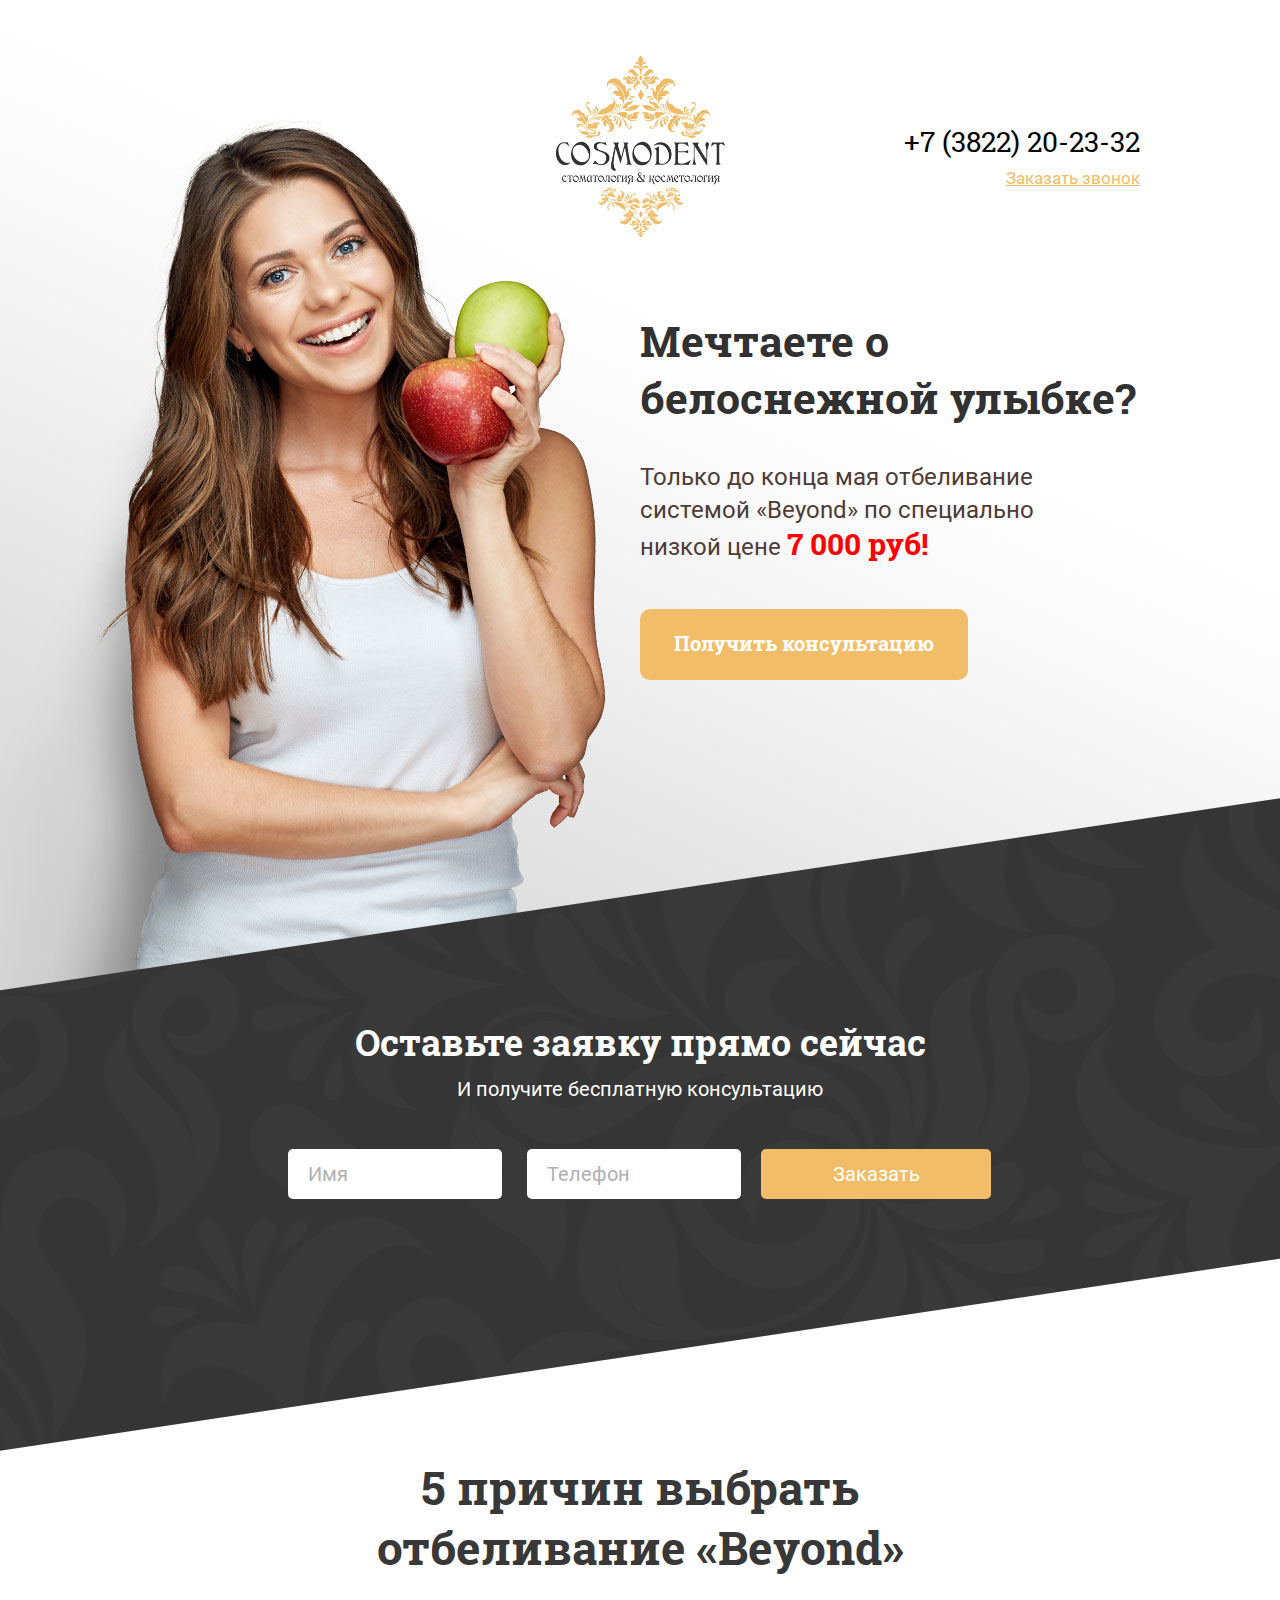
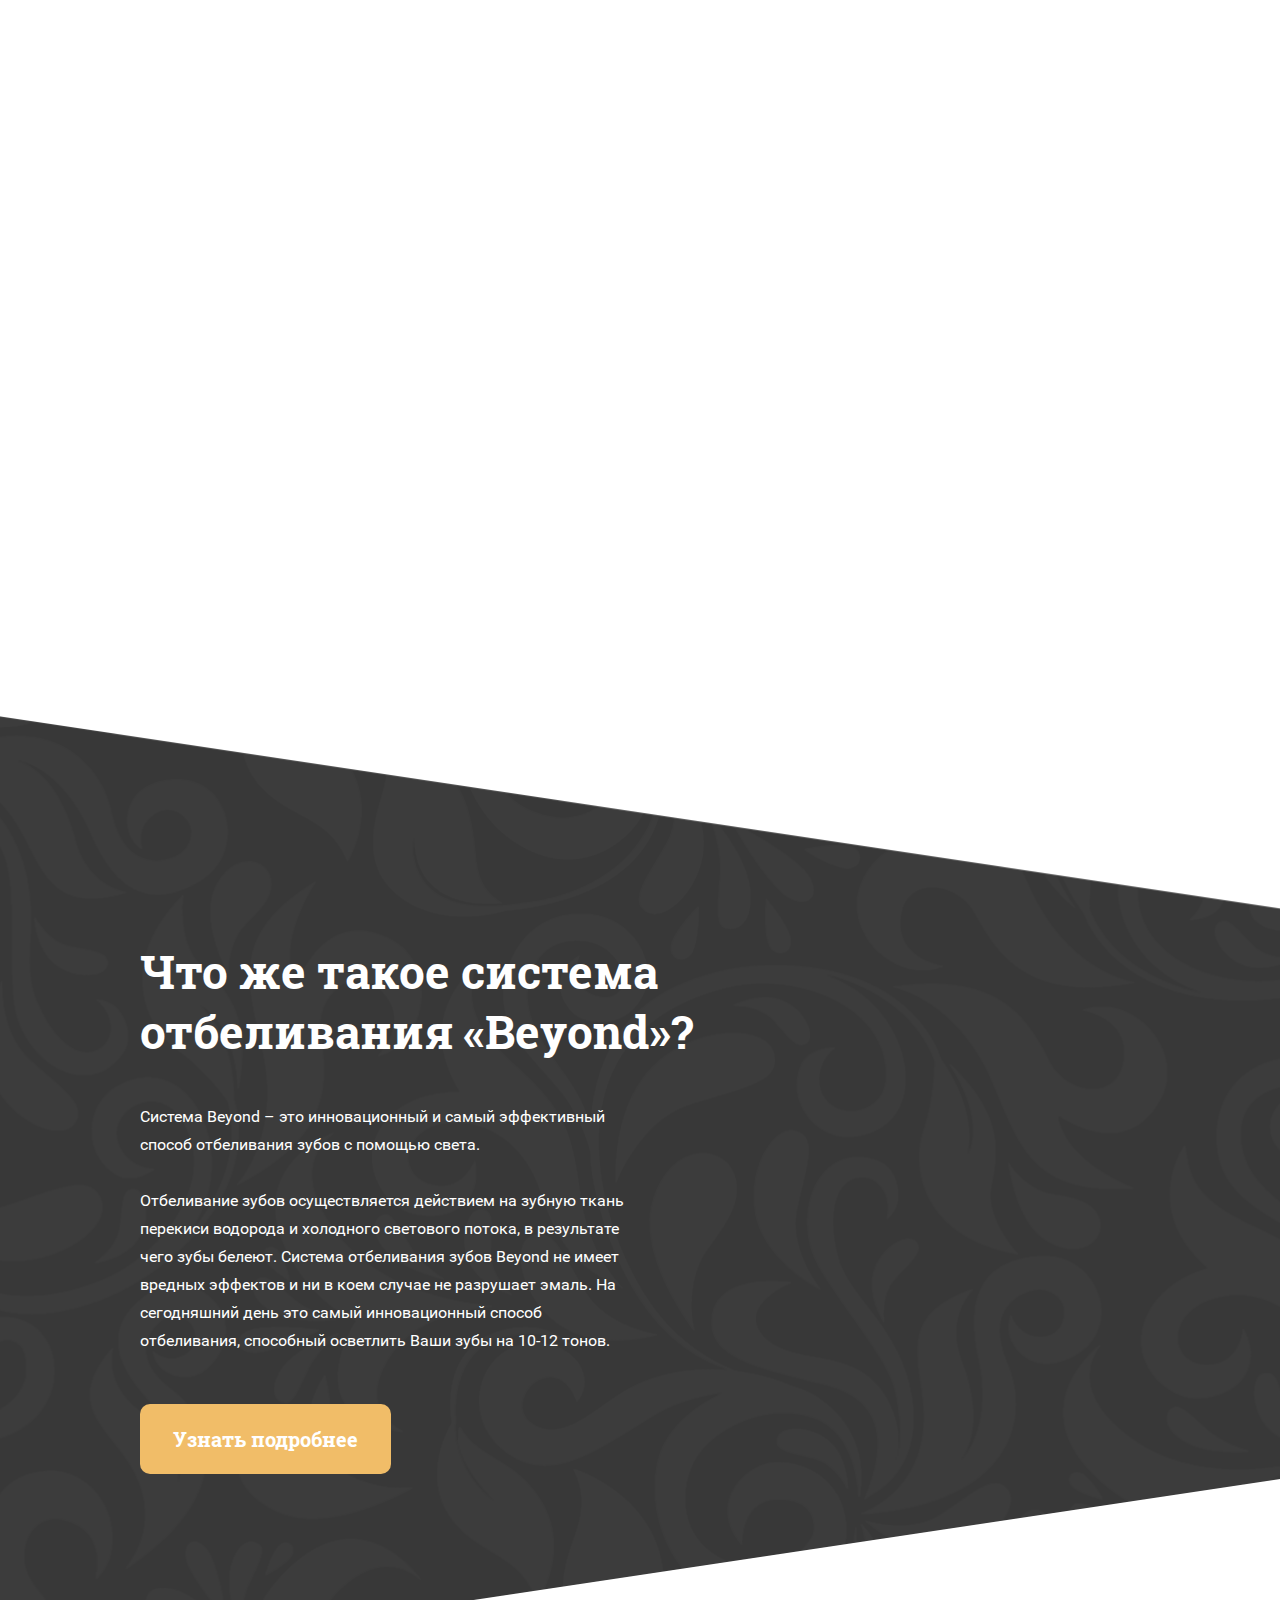
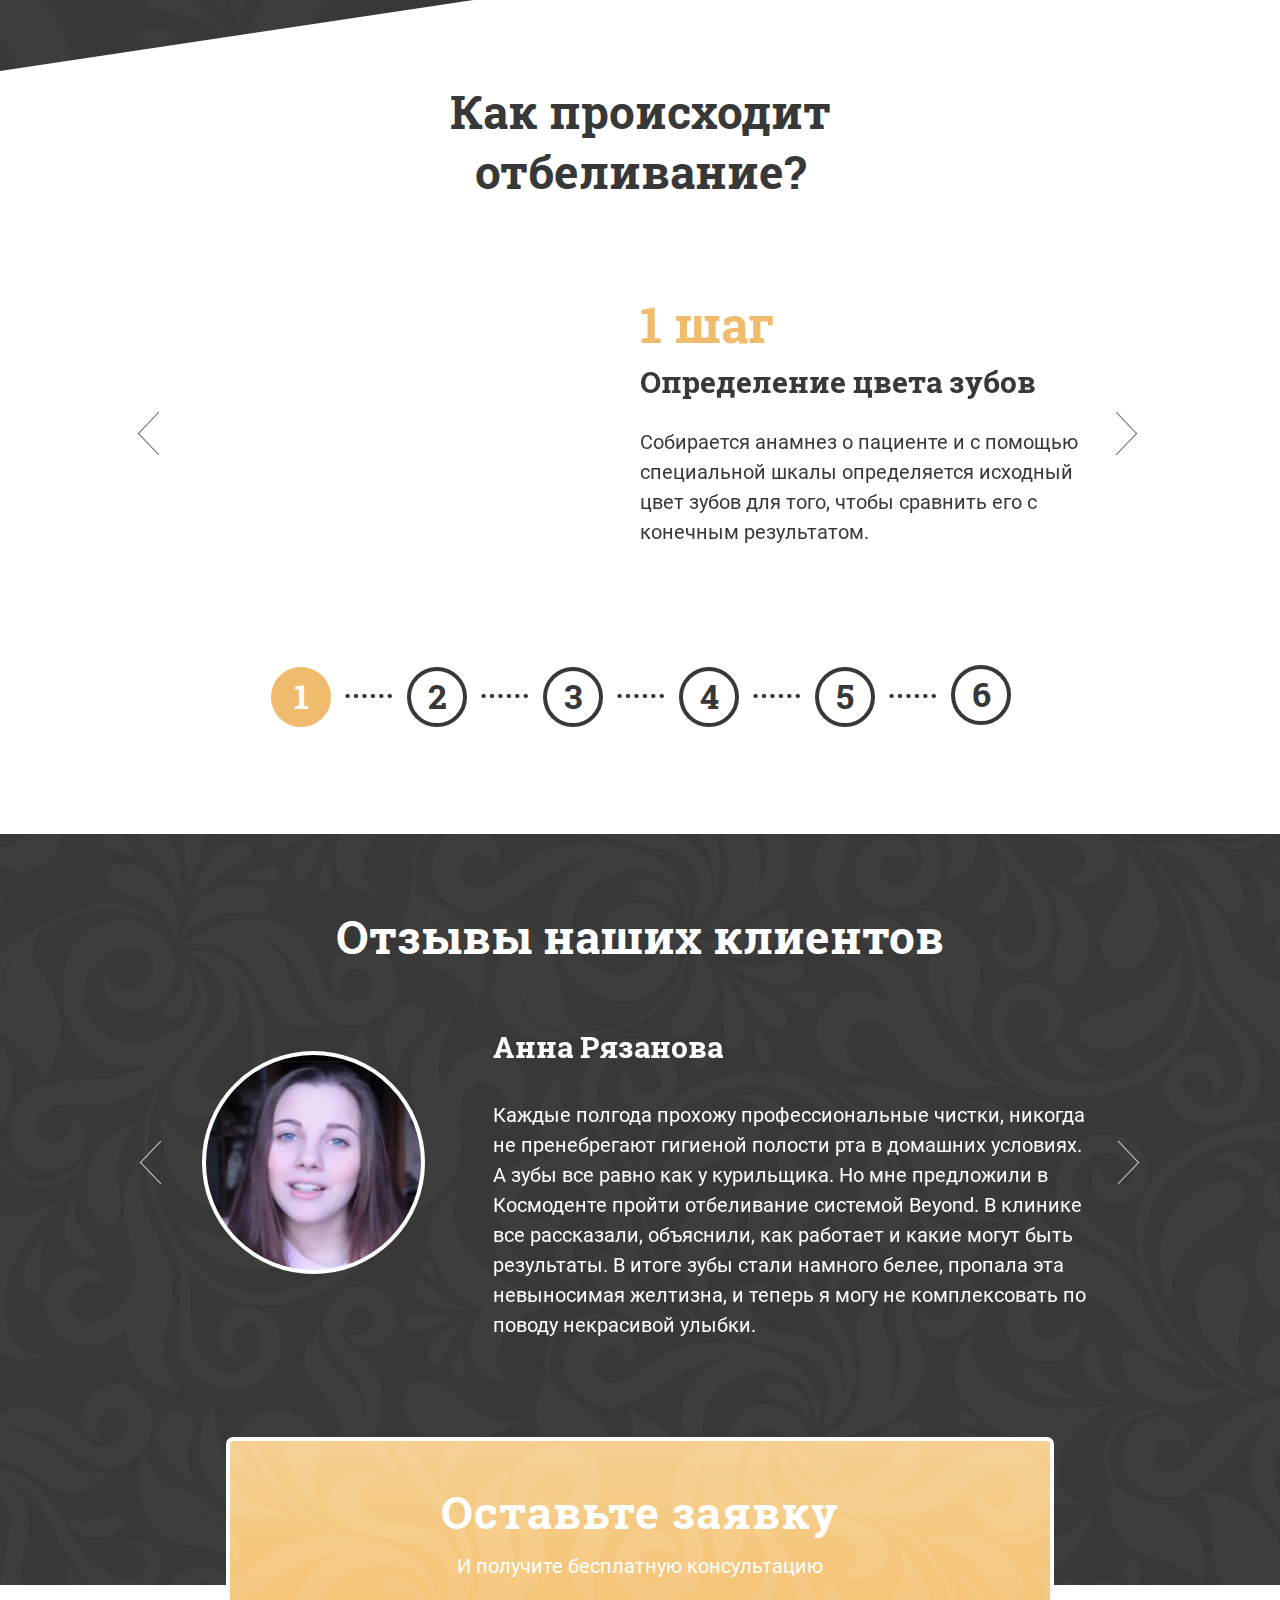
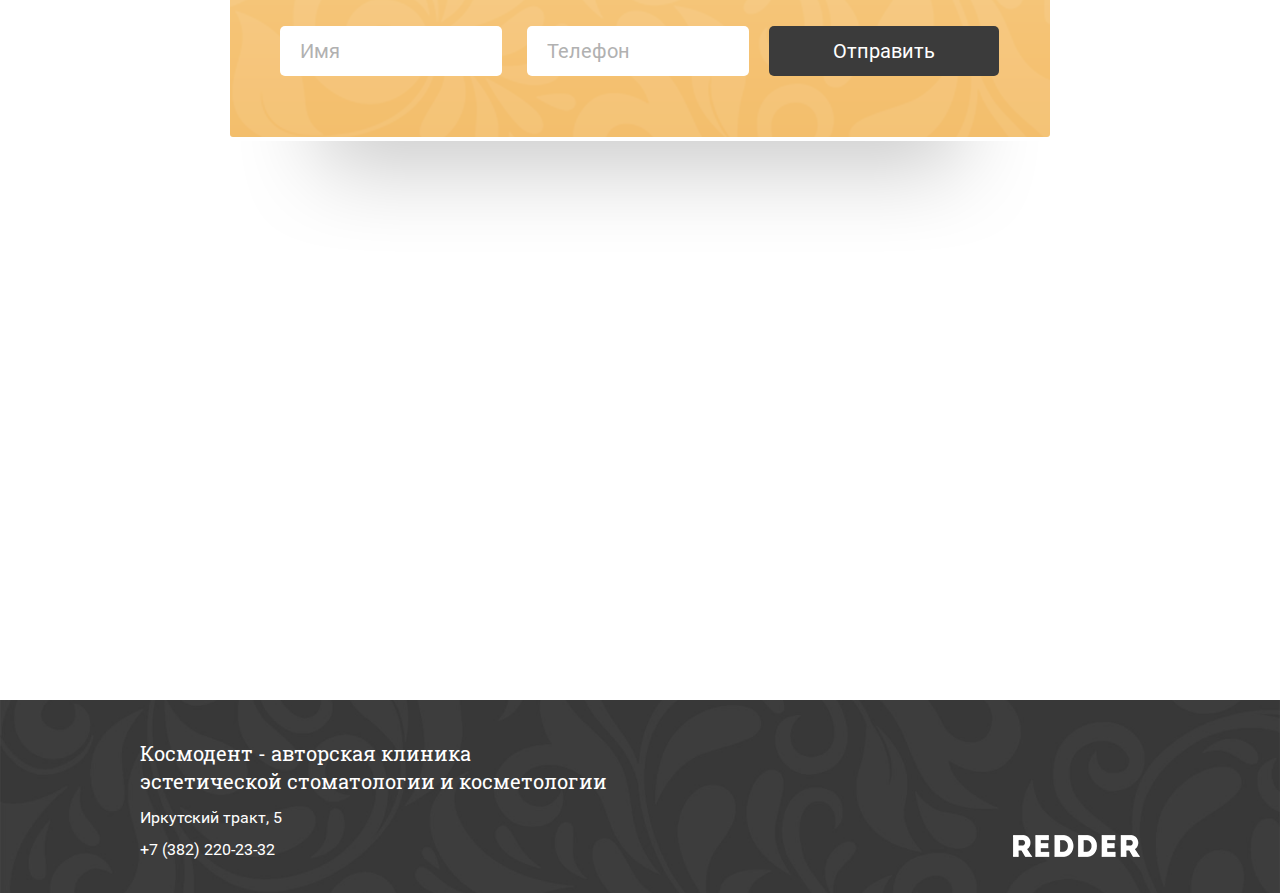
==== commit 62335dfa: "no message" ====
--- a/index.html
+++ b/index.html
@@ -202,7 +202,7 @@
 					<div class="slide clearfix">
 						<div class="avatar left"></div>
 						<div class="slide-text right">
-							<p><b>Евгения Михальчук</b><br>Недавно прошла в Космоденте процедуру по отбеливанию зубов. Услуга не из дешевых, конечно, не результат того стоит. Сделали все красиво, аккуратно, быстро. Дали советы по дальнейшему ухаживанию и вообще по гигиене полости рта. Эффект очень радует. Буду стараться поддерживать результат как можно дольше. Спасибо!</p>
+							<p><b>Анна Рязанова</b><br>Каждые полгода прохожу профессиональные чистки, никогда не пренебрегают гигиеной полости рта в домашних условиях. А зубы все равно как у курильщика. Но мне предложили в Космоденте пройти отбеливание системой Beyond. В клинике все рассказали, объяснили, как работает и какие могут быть результаты. В итоге зубы стали намного белее, пропала эта невыносимая желтизна, и теперь я могу не комплексовать по поводу некрасивой улыбки.</p>
 						</div>
 					</div>
 					<div class="slide clearfix">
--- a/css/style.css
+++ b/css/style.css
@@ -711,7 +711,7 @@
 		height: 156px;
 		top: 165px;
 		left: 273px;
-		-webkit-animation: move 1s 1 1s ease-in-out forwards;
+		-webkit-animation: move 1.2s 1 1s ease-in-out forwards;
 	}
 	@-webkit-keyframes move {
 		0% {
@@ -807,16 +807,23 @@
 		background-position: 0px 100px, center;
 	}
 	.main-2 {
+		position: absolute;
 		background-image: url("../images/smile-3-5slide.png");
 		background-position: center top;
 		width: 400px;
 		height: 200px;
-	}
-	.gel {
+		top: 70px;
+	}
+	.slick-active .gel {
+		position: absolute;
 		background-image: url("../images/smile-3-5slide.png");
-		background-position: ;
+		background-position: 0px 590px;
 		width: 268px;
 		height: 112px;
+		top: 111px;
+		left: 65px;
+		opacity: 0;
+		-webkit-animation: vis 1s 1 1s ease-in-out forwards;
 	}
 	.b-4-slider .slick-prev, .b-4-slider .slick-next {
 		top: 210px !important;
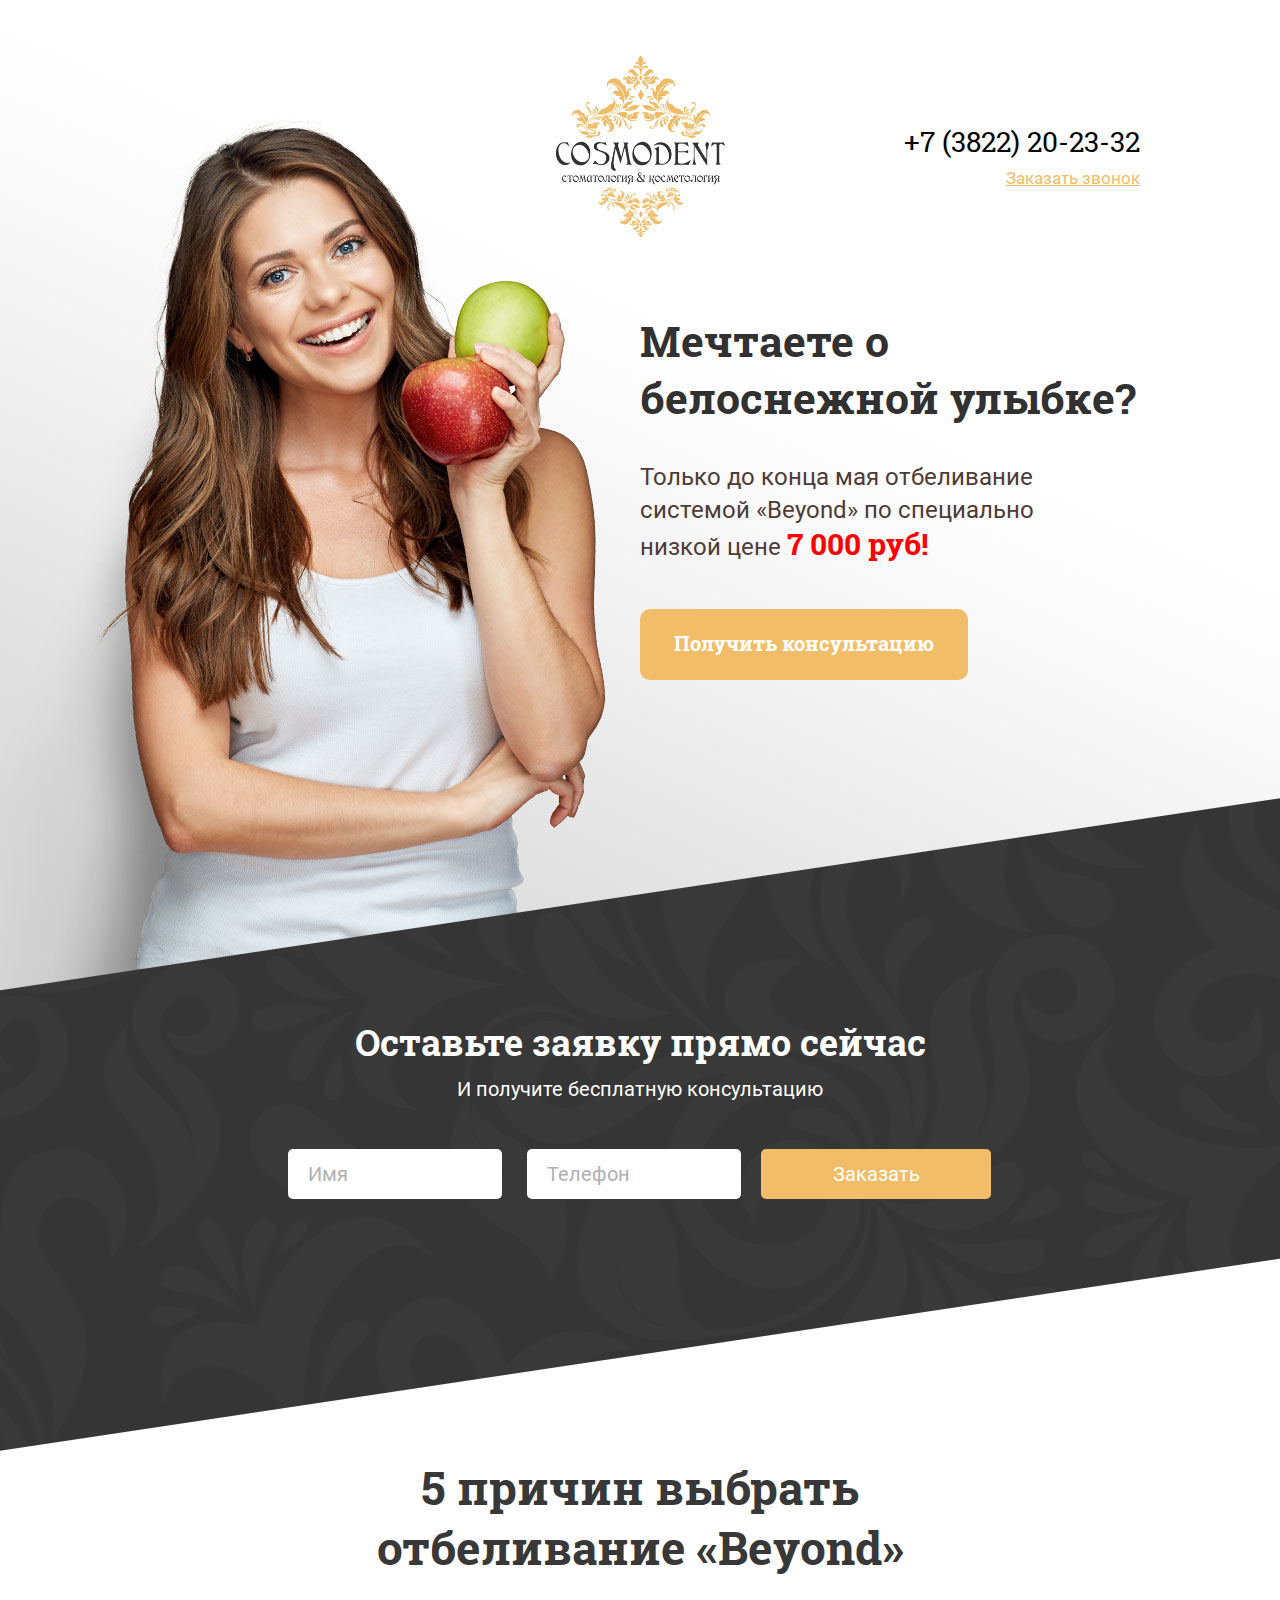
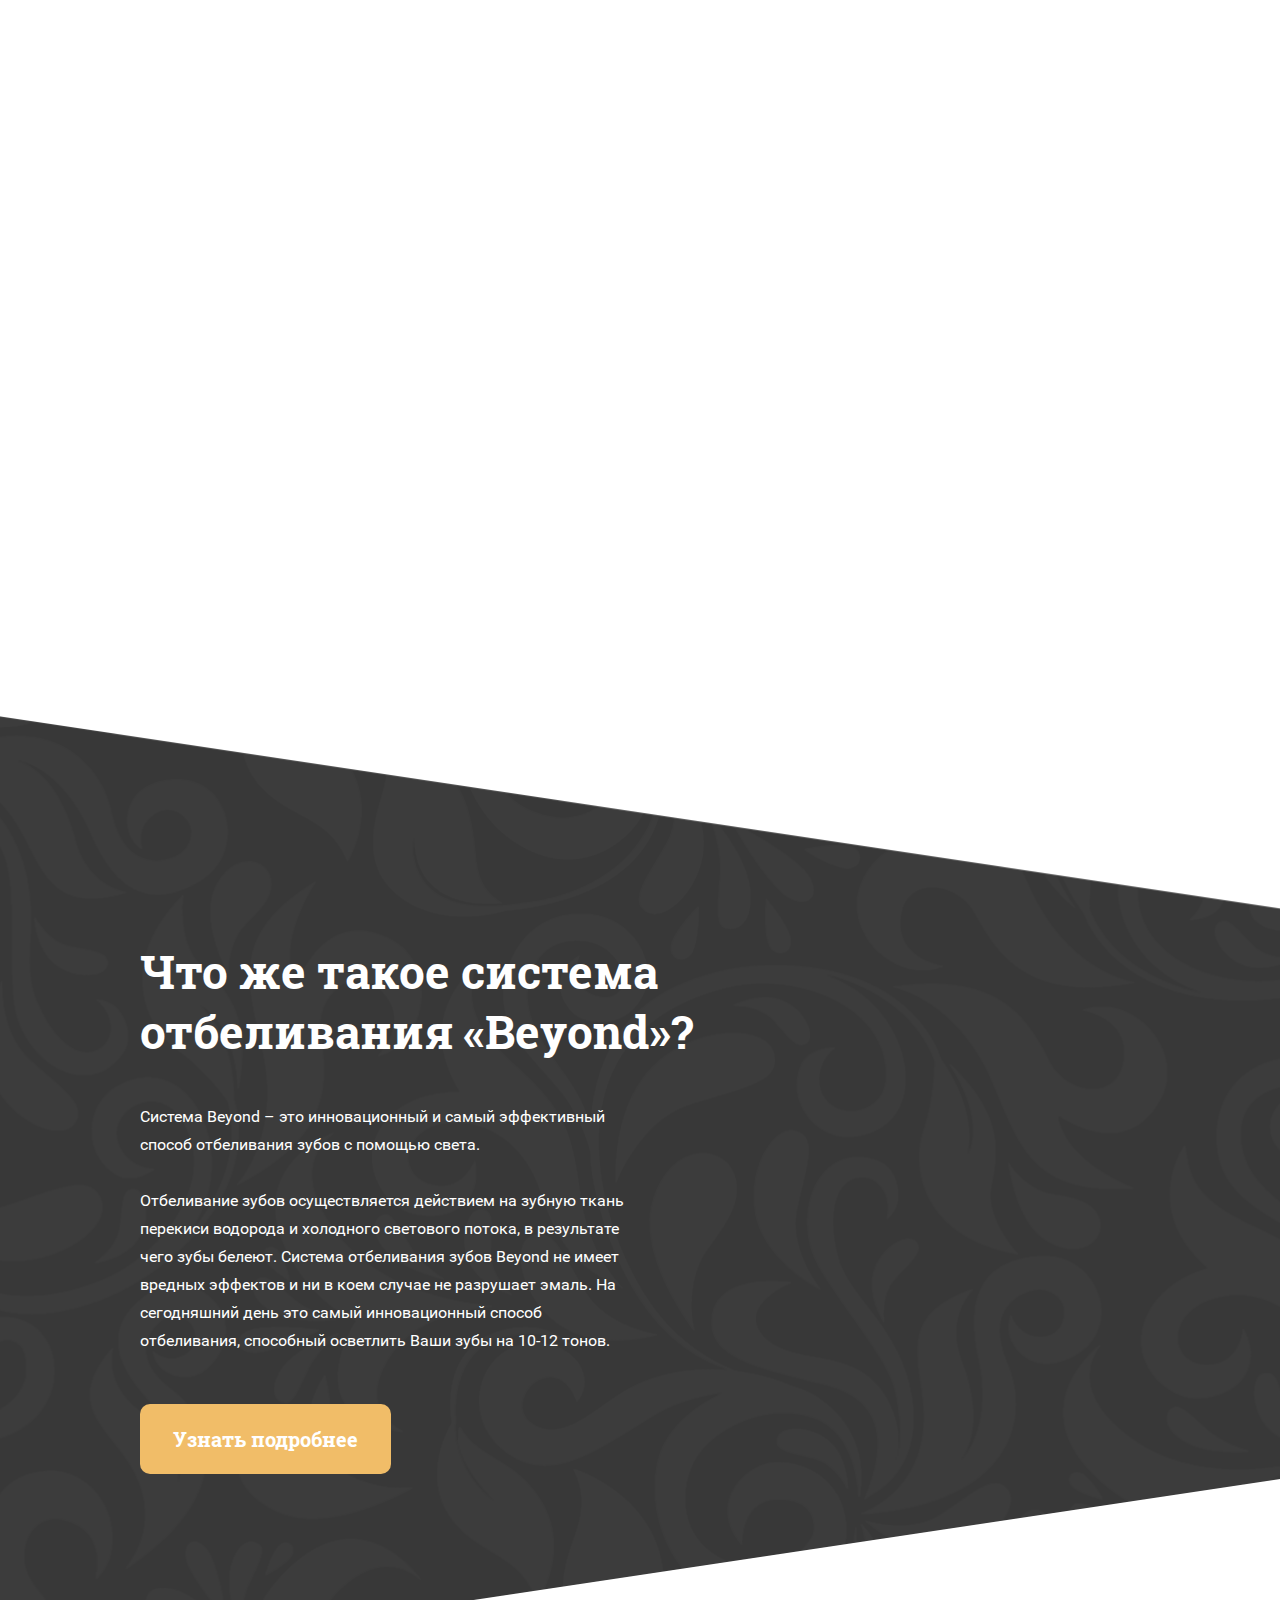
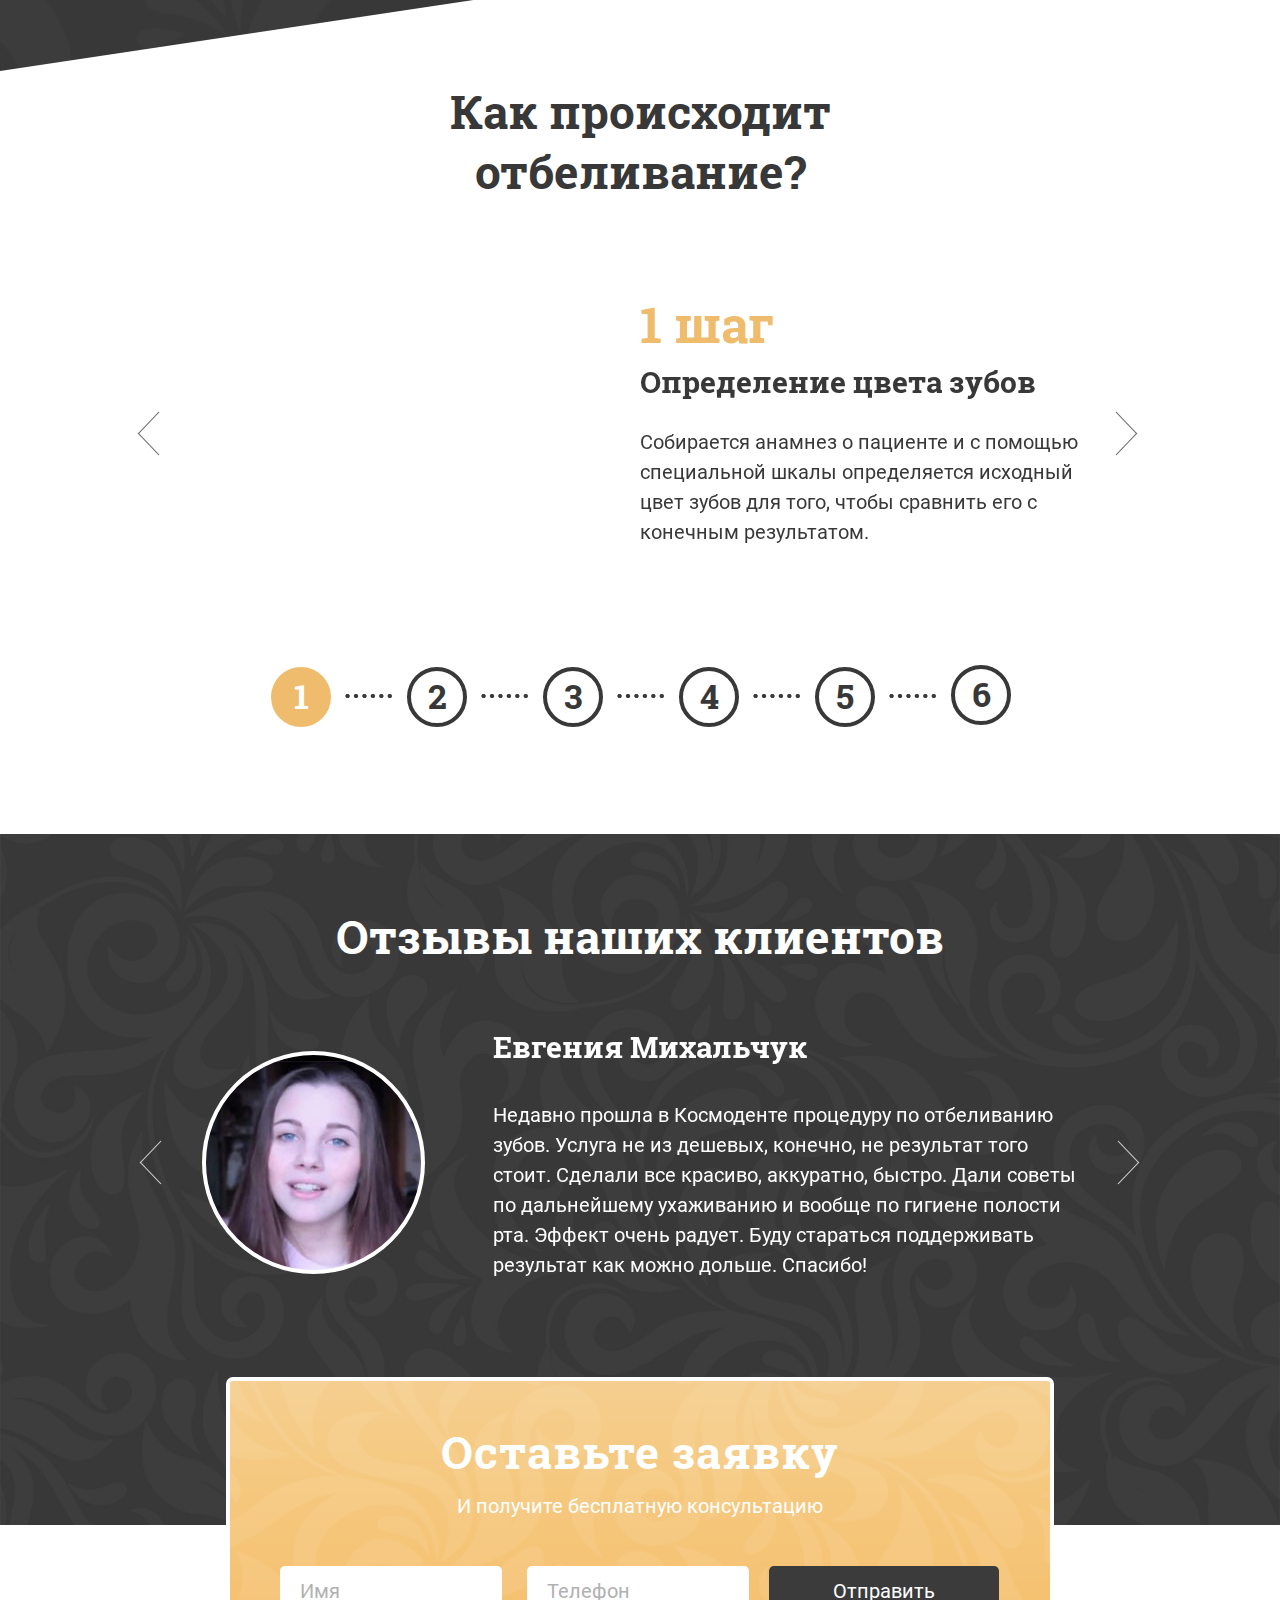
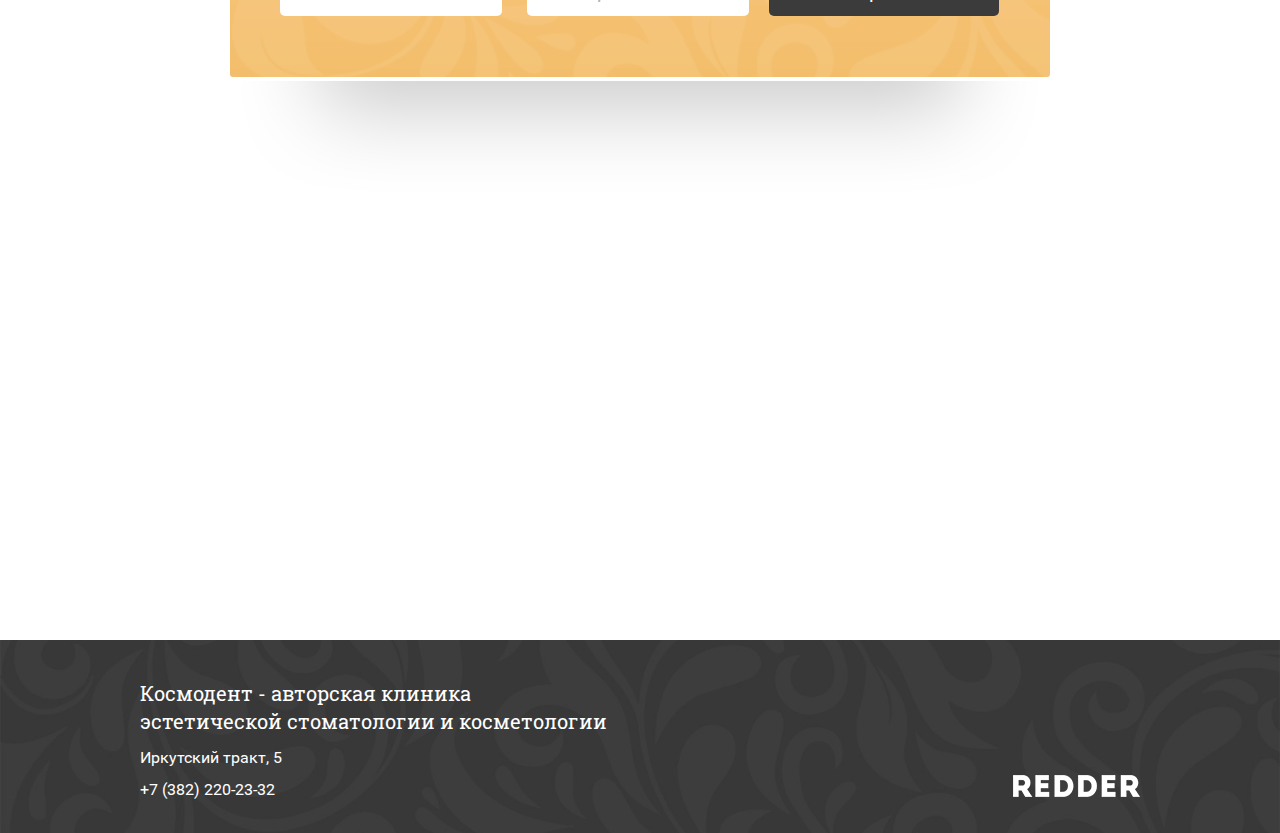
==== commit 3c1d5685: "добавил все анимации" ====
--- a/index.html
+++ b/index.html
@@ -170,7 +170,7 @@
 						<div class="slide-picture left">
 							<div class="main-2"></div>
 							<div class="white-blesk-in-position"></div>
-							<div class="gel-on-position"></div>
+							<div class="gel-in-position"></div>
 							<div class="light"></div>
 						</div>
 						<div class="b-4-slide-text right">
@@ -181,7 +181,13 @@
 					<div class="b-4-slide slide-6 clearfix">
 						<div class="slide-picture left">
 							<div class="main-3"></div>
-							<div class="otblesk"></div>
+							<div class="otblesk-1"></div>
+							<div class="otblesk-2"></div>
+							<div class="otblesk-3"></div>
+							<div class="otblesk-4"></div>
+							<div class="otblesk-5"></div>
+							<div class="otblesk-6"></div>
+							<div class="otblesk-7"></div>
 						</div>
 						<div class="b-4-slide-text right">
 							<h4>6 шаг</h4>
@@ -202,7 +208,7 @@
 					<div class="slide clearfix">
 						<div class="avatar left"></div>
 						<div class="slide-text right">
-							<p><b>Анна Рязанова</b><br>Каждые полгода прохожу профессиональные чистки, никогда не пренебрегают гигиеной полости рта в домашних условиях. А зубы все равно как у курильщика. Но мне предложили в Космоденте пройти отбеливание системой Beyond. В клинике все рассказали, объяснили, как работает и какие могут быть результаты. В итоге зубы стали намного белее, пропала эта невыносимая желтизна, и теперь я могу не комплексовать по поводу некрасивой улыбки.</p>
+							<p><b>Евгения Михальчук</b><br>Недавно прошла в Космоденте процедуру по отбеливанию зубов. Услуга не из дешевых, конечно, не результат того стоит. Сделали все красиво, аккуратно, быстро. Дали советы по дальнейшему ухаживанию и вообще по гигиене полости рта. Эффект очень радует. Буду стараться поддерживать результат как можно дольше. Спасибо!</p>
 						</div>
 					</div>
 					<div class="slide clearfix">
--- a/css/style.css
+++ b/css/style.css
@@ -592,8 +592,52 @@
 	}
 	.run .slick-active .slide-picture {
 		-webkit-animation: start 0.5s 1 0.5s forwards;
+		-moz-animation: start 0.5s 1 0.5s forwards;
+		-ms-animation: start 0.5s 1 0.5s forwards;
+		-o-animation: start 0.5s 1 0.5s forwards;
+		animation: start 0.5s 1 0.5s forwards;
 	}
 	@-webkit-keyframes start {
+		0% {
+			opacity: 0;
+			transform: scale(0);
+		}
+		100% {
+			opacity: 1;
+			transform: scale(1);
+		}
+	}
+	@-moz-keyframes start {
+		0% {
+			opacity: 0;
+			transform: scale(0);
+		}
+		100% {
+			opacity: 1;
+			transform: scale(1);
+		}
+	}
+	@-ms-keyframes start {
+		0% {
+			opacity: 0;
+			transform: scale(0);
+		}
+		100% {
+			opacity: 1;
+			transform: scale(1);
+		}
+	}
+	@-o-keyframes start {
+		0% {
+			opacity: 0;
+			transform: scale(0);
+		}
+		100% {
+			opacity: 1;
+			transform: scale(1);
+		}
+	}
+	@keyframes start {
 		0% {
 			opacity: 0;
 			transform: scale(0);
@@ -609,19 +653,30 @@
 		left: 160px;
 		width: 40px;
 		-webkit-animation: badPick 1s 1 1s ease-in-out;
+		-moz-animation: badPick 1s 1 1s ease-in-out;
+		-ms-animation: badPick 1s 1 1s ease-in-out;
+		-o-animation: badPick 1s 1 1s ease-in-out;
+		animation: badPick 1s 1 1s ease-in-out;
 	}
 	.run .slick-active .tooth-2 {
 		background-image: url("../images/tooth-2.png");
 		bottom: 0px;
 		left: 201px;
 		-webkit-animation: badPick 1s 1 2s ease-in-out;
+		-moz-animation: badPick 1s 1 2s ease-in-out;
+		-ms-animation: badPick 1s 1 2s ease-in-out;
+		-o-animation: badPick 1s 1 2s ease-in-out;
+		animation: badPick 1s 1 2s ease-in-out;
 	}
 	.run .slick-active .tooth-3 {
 		background-image: url("../images/tooth-3.png");
 		bottom: 0px;
 		left: 241px;
 		-webkit-animation: goodPick 0.4s 1 3s ease-in-out forwards;
-		transform-origin: 50% 250%;
+		-moz-animation: goodPick 0.4s 1 3s ease-in-out forwards;
+		-ms-animation: goodPick 0.4s 1 3s ease-in-out forwards;
+		-o-animation: goodPick 0.4s 1 3s ease-in-out forwards;
+		animation: goodPick 0.4s 1 3s ease-in-out forwards;
 	}
 	@-webkit-keyframes badPick {
 		0% {
@@ -637,6 +692,62 @@
 			transform: translate(0px, 0px);
 		}
 	}
+	@-moz-keyframes badPick {
+		0% {
+			transform: translate(0px, 0px);
+		}
+		40% {
+			transform: translate(0px, -20px);
+		}
+		60% {
+			transform: translate(0px, -20px);
+		}
+		100% {
+			transform: translate(0px, 0px);
+		}
+	}
+	@-ms-keyframes badPick {
+		0% {
+			transform: translate(0px, 0px);
+		}
+		40% {
+			transform: translate(0px, -20px);
+		}
+		60% {
+			transform: translate(0px, -20px);
+		}
+		100% {
+			transform: translate(0px, 0px);
+		}
+	}
+	@-o-keyframes badPick {
+		0% {
+			transform: translate(0px, 0px);
+		}
+		40% {
+			transform: translate(0px, -20px);
+		}
+		60% {
+			transform: translate(0px, -20px);
+		}
+		100% {
+			transform: translate(0px, 0px);
+		}
+	}
+	@keyframes badPick {
+		0% {
+			transform: translate(0px, 0px);
+		}
+		40% {
+			transform: translate(0px, -20px);
+		}
+		60% {
+			transform: translate(0px, -20px);
+		}
+		100% {
+			transform: translate(0px, 0px);
+		}
+	}
 	@-webkit-keyframes goodPick {
 		0% {
 			transform: translate(0px, 0px);
@@ -644,7 +755,38 @@
 		100% {
 			transform: translate(0px, -40px);
 		}
-
+	}
+	@-moz-keyframes goodPick {
+		0% {
+			transform: translate(0px, 0px);
+		}
+		100% {
+			transform: translate(0px, -40px);
+		}
+	}
+	@-ms-keyframes goodPick {
+		0% {
+			transform: translate(0px, 0px);
+		}
+		100% {
+			transform: translate(0px, -40px);
+		}
+	}
+	@-o-keyframes goodPick {
+		0% {
+			transform: translate(0px, 0px);
+		}
+		100% {
+			transform: translate(0px, -40px);
+		}
+	}
+	@keyframes goodPick {
+		0% {
+			transform: translate(0px, 0px);
+		}
+		100% {
+			transform: translate(0px, -40px);
+		}
 	}
 	.b-4-slider {
 		height: 593px;
@@ -694,7 +836,11 @@
 		height: 24px;
 		top: 182px;
 		left: 138px;
-		-webkit-animation: invis 1s 1 1.5s ease-in-out forwards;
+		-webkit-animation: vis 1s 1 1.5s ease-in-out forwards;
+		-moz-animation: vis 1s 1 1.5s ease-in-out forwards;
+		-ms-animation: vis 1s 1 1.5s ease-in-out forwards;
+		-o-animation: vis 1s 1 1.5s ease-in-out forwards;
+		animation: vis 1s 1 1.5s ease-in-out forwards;
 	}
 	.slick-active .big-blesk {
 		background-position: center bottom;
@@ -704,6 +850,10 @@
 		left: 84px;
 		opacity: 0;
 		-webkit-animation: vis 1s 1 1.5s ease-in-out forwards;
+		-moz-animation: vis 1s 1 1.5s ease-in-out forwards;
+		-ms-animation: vis 1s 1 1.5s ease-in-out forwards;
+		-o-animation: vis 1s 1 1.5s ease-in-out forwards;
+		animation: vis 1s 1 1.5s ease-in-out forwards;
 	}
 	.slick-active .pen {
 		background-position: 188px 300px;
@@ -712,6 +862,10 @@
 		top: 165px;
 		left: 273px;
 		-webkit-animation: move 1.2s 1 1s ease-in-out forwards;
+		-moz-animation: move 1.2s 1 1s ease-in-out forwards;
+		-ms-animation: move 1.2s 1 1s ease-in-out forwards;
+		-o-animation: move 1.2s 1 1s ease-in-out forwards;
+		animation: move 1.2s 1 1s ease-in-out forwards;
 	}
 	@-webkit-keyframes move {
 		0% {
@@ -778,6 +932,266 @@
 			transform: translate(0px, 0px);
 		}
 	}
+	@-moz-keyframes move {
+		0% {
+			transform: translate(0px, 0px);
+		}
+		5% {
+			transform: translate(-25px 7px);
+		}
+		10% {
+			transform: translate(-50px, 15px);
+		}
+		13% {
+			transform: translate(-70px, 17px);
+		}
+		15% {
+			transform: translate(-90px, 20px);
+		}
+		17% {
+			transform: translate(-105px, 19px);
+		}
+		20% {
+			transform: translate(-120px, 17px);
+		}
+		25% {
+			transform: translate(-140px, 13px);
+		}
+		30% {
+			transform: translate(-160px, 10px);
+		}
+		40% {
+			transform: translate(-180px, 0px);
+		}
+		50% {
+			transform: translate(-200px, -10px);
+		}
+		60% {
+			transform: translate(-180px, 0px);
+		}
+		70% {
+			transform: translate(-160px, 10px);
+		}
+		75% {
+			transform: translate(-140px, 13px);
+		}
+		80% {
+			transform: translate(-120px, 17px);
+		}
+		83% {
+			transform: translate(-105px, 19px);
+		}
+		85% {
+			transform: translate(-90px, 20px);
+		}
+		87% {
+			transform: translate(-70px, 17px);
+		}
+		90% {
+			transform: translate(-50px, 15px);
+		}
+		95% {
+			transform: translate(-25px 7px);
+		}
+		100% {
+			transform: translate(0px, 0px);
+		}
+	}
+	@-ms-keyframes move {
+		0% {
+			transform: translate(0px, 0px);
+		}
+		5% {
+			transform: translate(-25px 7px);
+		}
+		10% {
+			transform: translate(-50px, 15px);
+		}
+		13% {
+			transform: translate(-70px, 17px);
+		}
+		15% {
+			transform: translate(-90px, 20px);
+		}
+		17% {
+			transform: translate(-105px, 19px);
+		}
+		20% {
+			transform: translate(-120px, 17px);
+		}
+		25% {
+			transform: translate(-140px, 13px);
+		}
+		30% {
+			transform: translate(-160px, 10px);
+		}
+		40% {
+			transform: translate(-180px, 0px);
+		}
+		50% {
+			transform: translate(-200px, -10px);
+		}
+		60% {
+			transform: translate(-180px, 0px);
+		}
+		70% {
+			transform: translate(-160px, 10px);
+		}
+		75% {
+			transform: translate(-140px, 13px);
+		}
+		80% {
+			transform: translate(-120px, 17px);
+		}
+		83% {
+			transform: translate(-105px, 19px);
+		}
+		85% {
+			transform: translate(-90px, 20px);
+		}
+		87% {
+			transform: translate(-70px, 17px);
+		}
+		90% {
+			transform: translate(-50px, 15px);
+		}
+		95% {
+			transform: translate(-25px 7px);
+		}
+		100% {
+			transform: translate(0px, 0px);
+		}
+	}
+	@-o-keyframes move {
+		0% {
+			transform: translate(0px, 0px);
+		}
+		5% {
+			transform: translate(-25px 7px);
+		}
+		10% {
+			transform: translate(-50px, 15px);
+		}
+		13% {
+			transform: translate(-70px, 17px);
+		}
+		15% {
+			transform: translate(-90px, 20px);
+		}
+		17% {
+			transform: translate(-105px, 19px);
+		}
+		20% {
+			transform: translate(-120px, 17px);
+		}
+		25% {
+			transform: translate(-140px, 13px);
+		}
+		30% {
+			transform: translate(-160px, 10px);
+		}
+		40% {
+			transform: translate(-180px, 0px);
+		}
+		50% {
+			transform: translate(-200px, -10px);
+		}
+		60% {
+			transform: translate(-180px, 0px);
+		}
+		70% {
+			transform: translate(-160px, 10px);
+		}
+		75% {
+			transform: translate(-140px, 13px);
+		}
+		80% {
+			transform: translate(-120px, 17px);
+		}
+		83% {
+			transform: translate(-105px, 19px);
+		}
+		85% {
+			transform: translate(-90px, 20px);
+		}
+		87% {
+			transform: translate(-70px, 17px);
+		}
+		90% {
+			transform: translate(-50px, 15px);
+		}
+		95% {
+			transform: translate(-25px 7px);
+		}
+		100% {
+			transform: translate(0px, 0px);
+		}
+	}
+	@keyframes move {
+		0% {
+			transform: translate(0px, 0px);
+		}
+		5% {
+			transform: translate(-25px 7px);
+		}
+		10% {
+			transform: translate(-50px, 15px);
+		}
+		13% {
+			transform: translate(-70px, 17px);
+		}
+		15% {
+			transform: translate(-90px, 20px);
+		}
+		17% {
+			transform: translate(-105px, 19px);
+		}
+		20% {
+			transform: translate(-120px, 17px);
+		}
+		25% {
+			transform: translate(-140px, 13px);
+		}
+		30% {
+			transform: translate(-160px, 10px);
+		}
+		40% {
+			transform: translate(-180px, 0px);
+		}
+		50% {
+			transform: translate(-200px, -10px);
+		}
+		60% {
+			transform: translate(-180px, 0px);
+		}
+		70% {
+			transform: translate(-160px, 10px);
+		}
+		75% {
+			transform: translate(-140px, 13px);
+		}
+		80% {
+			transform: translate(-120px, 17px);
+		}
+		83% {
+			transform: translate(-105px, 19px);
+		}
+		85% {
+			transform: translate(-90px, 20px);
+		}
+		87% {
+			transform: translate(-70px, 17px);
+		}
+		90% {
+			transform: translate(-50px, 15px);
+		}
+		95% {
+			transform: translate(-25px 7px);
+		}
+		100% {
+			transform: translate(0px, 0px);
+		}
+	}
 	@-webkit-keyframes invis {
 		0% {
 			opacity: 1;
@@ -786,7 +1200,71 @@
 			opacity: 0;
 		}
 	}
+	@-moz-keyframes invis {
+		0% {
+			opacity: 1;
+		}
+		100% {
+			opacity: 0;
+		}
+	}
+	@-ms-keyframes invis {
+		0% {
+			opacity: 1;
+		}
+		100% {
+			opacity: 0;
+		}
+	}
+	@-o-keyframes invis {
+		0% {
+			opacity: 1;
+		}
+		100% {
+			opacity: 0;
+		}
+	}
+	@keyframes invis {
+		0% {
+			opacity: 1;
+		}
+		100% {
+			opacity: 0;
+		}
+	}
 	@-webkit-keyframes vis {
+		0% {
+			opacity: 0;
+		}
+		100% {
+			opacity: 1;
+		}
+	}
+	@-moz-keyframes vis {
+		0% {
+			opacity: 0;
+		}
+		100% {
+			opacity: 1;
+		}
+	}
+	@-ms-keyframes vis {
+		0% {
+			opacity: 0;
+		}
+		100% {
+			opacity: 1;
+		}
+	}
+	@-o-keyframes vis {
+		0% {
+			opacity: 0;
+		}
+		100% {
+			opacity: 1;
+		}
+	}
+	@keyframes vis {
 		0% {
 			opacity: 0;
 		}
@@ -802,9 +1280,9 @@
 		background-position: center;
 	}
 	.b-4 .slide-6 .slide-picture {
-		background-image: url("../images/smile-6slide.png"), url("../images/elipse.png");
+		background-image: url("../images/elipse.png");
 		background-repeat: no-repeat;
-		background-position: 0px 100px, center;
+		background-position: center;
 	}
 	.main-2 {
 		position: absolute;
@@ -824,6 +1302,468 @@
 		left: 65px;
 		opacity: 0;
 		-webkit-animation: vis 1s 1 1s ease-in-out forwards;
+		-moz-animation: vis 1s 1 1s ease-in-out forwards;
+		-ms-animation: vis 1s 1 1s ease-in-out forwards;
+		-o-animation: vis 1s 1 1s ease-in-out forwards;
+		animation: vis 1s 1 1s ease-in-out forwards;
+	}
+	.slide-4 .main-2 {
+		top: 50px;
+	}
+	.gel-in-position {
+		position: absolute;
+		background-image: url("../images/smile-3-5slide.png");
+		background-position: 0px 590px;
+		width: 268px;
+		height: 112px;
+		top: 91px;
+		left: 65px;
+	}
+	.slick-active .white-blesk {
+		position: absolute;
+		background-image: url("../images/smile-3-5slide.png");
+		background-position: 0px 301px;
+		width: 252px;
+		height: 76px;
+		top: 108px;
+		left: 72px;
+		opacity: 0;
+		-webkit-animation: vis 1s 1 1s ease-in-out forwards;
+		-moz-animation: vis 1s 1 1s ease-in-out forwards;
+		-ms-animation: vis 1s 1 1s ease-in-out forwards;
+		-o-animation: vis 1s 1 1s ease-in-out forwards;
+		animation: vis 1s 1 1s ease-in-out forwards;
+	}
+	.body {
+		position: absolute;
+		background-image: url("../images/smile-3-5slide.png");
+		background-position: 0px 469px;
+		width: 212px;
+		height: 76px;
+		top: 175px;
+		left: 195px;
+		-webkit-transform: rotate(45deg);
+		-moz-transform: rotate(45deg);
+		-ms-transform: rotate(45deg);
+		-o-transform: rotate(45deg);
+		transform: rotate(45deg);
+	}
+	.back {
+		position: absolute;
+		background-image: url("../images/smile-3-5slide.png");
+		background-position: -32px 345px;
+		width: 176px;
+		height: 36px;
+		-webkit-transform: rotate(45deg);
+		-moz-transform: rotate(45deg);
+		-ms-transform: rotate(45deg);
+		-o-transform: rotate(45deg);
+		transform: rotate(45deg);
+		top: 205px;
+		left: 221px;
+	}
+	.slick-active .porsh {
+		position: absolute;
+		background-image: url("../images/smile-3-5slide.png");
+		background-position: -33px 389px;
+		width: 260px;
+		height: 40px;
+		-webkit-transform: rotate(45deg);
+		-moz-transform: rotate(45deg);
+		-ms-transform: rotate(45deg);
+		-o-transform: rotate(45deg);
+		transform: rotate(45deg);
+		top: 234px;
+		left: 211px;
+		-webkit-animation: shpritz 1s 1 1s ease-in-out forwards;
+		-moz-animation: shpritz 1s 1 1s ease-in-out forwards;
+		-ms-animation: shpritz 1s 1 1s ease-in-out forwards;
+		-o-animation: shpritz 1s 1 1s ease-in-out forwards;
+		animation: shpritz 1s 1 1s ease-in-out forwards;
+	}
+	@-webkit-keyframes shpritz {
+		0% {
+			background-position: -33px 389px;
+		}
+		100% {
+			background-position: -107px 389px;
+		}
+	}
+	@-moz-keyframes shpritz {
+		0% {
+			background-position: -33px 389px;
+		}
+		100% {
+			background-position: -107px 389px;
+		}
+	}
+	@-ms-keyframes shpritz {
+		0% {
+			background-position: -33px 389px;
+		}
+		100% {
+			background-position: -107px 389px;
+		}
+	}
+	@-o-keyframes shpritz {
+		0% {
+			background-position: -33px 389px;
+		}
+		100% {
+			background-position: -107px 389px;
+		}
+	}
+	@keyframes shpritz {
+		0% {
+			background-position: -33px 389px;
+		}
+		100% {
+			background-position: -107px 389px;
+		}
+	}
+	.white-blesk-in-position {
+		position: absolute;
+		background-image: url("../images/smile-3-5slide.png");
+		background-position: 0px 301px;
+		width: 252px;
+		height: 76px;
+		top: 128px;
+		left: 72px;
+	}
+	.slick-active .light {
+		position: absolute;
+		background-image: url("../images/smile-3-5slide.png");
+		background-position: center bottom;
+		width: 400px;
+		height: 210px;
+		top: 202px;
+		-webkit-animation: light 1s 1 1s ease-in-out forwards;
+		-moz-animation: light 1s 1 1s ease-in-out forwards;
+		-ms-animation: light 1s 1 1s ease-in-out forwards;
+		-o-animation: light 1s 1 1s ease-in-out forwards;
+		animation: light 1s 1 1s ease-in-out forwards;
+	}
+	@-webkit-keyframes light {
+		0% {
+			top: 202px;
+		}
+		100% {
+			top: 162px;
+		}
+	}
+	@-moz-keyframes light {
+		0% {
+			top: 202px;
+		}
+		100% {
+			top: 162px;
+		}
+	}
+	@-ms-keyframes light {
+		0% {
+			top: 202px;
+		}
+		100% {
+			top: 162px;
+		}
+	}
+	@-o-keyframes light {
+		0% {
+			top: 202px;
+		}
+		100% {
+			top: 162px;
+		}
+	}
+	@keyframes light {
+		0% {
+			top: 202px;
+		}
+		100% {
+			top: 162px;
+		}
+	}
+	.slide-5 .gel-in-position {
+		top: 111px;
+	}
+	.main-3 {
+		position: absolute;
+		background-image: url("../images/smile-6slide.png");
+		background-position: center top;
+		width: 400px;
+		height: 192px;
+		top: 85px;
+	}
+	.otblesk-1, .otblesk-2, .otblesk-3, .otblesk-4, .otblesk-5, .otblesk-6, .otblesk-7 {
+		position: absolute;
+		background-image: url("../images/smile-6slide.png");
+		background-position: -227px bottom;
+		width: 28px;
+		height: 44px;
+		opacity: 0;
+	}
+	.slick-active .otblesk-1 {
+		top: 149px;
+		left: 53px;
+		-webkit-animation: bleskmore 1s 1 1.5s ease-in-out forwards;
+		-moz-animation: bleskmore 1s 1 1.5s ease-in-out forwards;
+		-ms-animation: bleskmore 1s 1 1.5s ease-in-out forwards;
+		-o-animation: bleskmore 1s 1 1.5s ease-in-out forwards;
+		animation: bleskmore 1s 1 1.5s ease-in-out forwards;
+	}
+	.slick-active .otblesk-2 {
+		top: 163px;
+		left: 96px;
+		-webkit-animation: bleskmid 1s 1 2s ease-in-out forwards;
+		-moz-animation: bleskmid 1s 1 2s ease-in-out forwards;
+		-ms-animation: bleskmid 1s 1 2s ease-in-out forwards;
+		-o-animation: bleskmid 1s 1 2s ease-in-out forwards;
+		animation: bleskmid 1s 1 2s ease-in-out forwards;
+	}
+	.slick-active .otblesk-3 {
+		top: 150px;
+		left: 125px;
+		-webkit-animation: bleskmid 1s 1 3.5s ease-in-out forwards;
+		-moz-animation: bleskmid 1s 1 3.5s ease-in-out forwards;
+		-ms-animation: bleskmid 1s 1 3.5s ease-in-out forwards;
+		-o-animation: bleskmid 1s 1 3.5s ease-in-out forwards;
+		animation: bleskmid 1s 1 3.5s ease-in-out forwards;
+	}
+	.slick-active .otblesk-4 {
+		top: 174px;
+		left: 178px;
+		-webkit-animation: bleskmax 1s 1 1s ease-in-out forwards;
+		-moz-animation: bleskmax 1s 1 1s ease-in-out forwards;
+		-ms-animation: bleskmax 1s 1 1s ease-in-out forwards;
+		-o-animation: bleskmax 1s 1 1s ease-in-out forwards;
+		animation: bleskmax 1s 1 1s ease-in-out forwards;
+	}
+	.slick-active .otblesk-5 {
+		top: 168px;
+		left: 264px;
+		-webkit-animation: bleskmid 1s 1 3s ease-in-out forwards;
+		-moz-animation: bleskmid 1s 1 3s ease-in-out forwards;
+		-ms-animation: bleskmid 1s 1 3s ease-in-out forwards;
+		-o-animation: bleskmid 1s 1 3s ease-in-out forwards;
+		animation: bleskmid 1s 1 3s ease-in-out forwards;
+	}
+	.slick-active .otblesk-6 {
+		top: 150px;
+		left: 319px;
+		-webkit-animation: bleskmin 1s 1 1.5s ease-in-out forwards;
+		-moz-animation: bleskmin 1s 1 1.5s ease-in-out forwards;
+		-ms-animation: bleskmin 1s 1 1.5s ease-in-out forwards;
+		-o-animation: bleskmin 1s 1 1.5s ease-in-out forwards;
+		animation: bleskmin 1s 1 1.5s ease-in-out forwards;
+	}
+	.slick-active .otblesk-7 {
+		top: 138px;
+		left: 295px;
+		-webkit-animation: bleskmore 1s 1 2.5s ease-in-out forwards;
+		-moz-animation: bleskmore 1s 1 2.5s ease-in-out forwards;
+		-ms-animation: bleskmore 1s 1 2.5s ease-in-out forwards;
+		-o-animation: bleskmore 1s 1 2.5s ease-in-out forwards;
+		animation: bleskmore 1s 1 2.5s ease-in-out forwards;
+	}
+	@-webkit-keyframes bleskmin {
+		0% {
+			opacity: 0;
+			transform: scale(0);
+		}
+		100% {
+			opacity: 1;
+			transform: scale(0.3);
+		}
+	}
+	@-moz-keyframes bleskmin {
+		0% {
+			opacity: 0;
+			transform: scale(0);
+		}
+		100% {
+			opacity: 1;
+			transform: scale(0.3);
+		}
+	}
+	@-ms-keyframes bleskmin {
+		0% {
+			opacity: 0;
+			transform: scale(0);
+		}
+		100% {
+			opacity: 1;
+			transform: scale(0.3);
+		}
+	}
+	@-o-keyframes bleskmin {
+		0% {
+			opacity: 0;
+			transform: scale(0);
+		}
+		100% {
+			opacity: 1;
+			transform: scale(0.3);
+		}
+	}
+	@keyframes bleskmin {
+		0% {
+			opacity: 0;
+			transform: scale(0);
+		}
+		100% {
+			opacity: 1;
+			transform: scale(0.3);
+		}
+	}
+	@-webkit-keyframes bleskmid {
+		0% {
+			opacity: 0;
+			transform: scale(0);
+		}
+		100% {
+			opacity: 1;
+			transform: scale(0.4);
+		}
+	}
+	@-moz-keyframes bleskmid {
+		0% {
+			opacity: 0;
+			transform: scale(0);
+		}
+		100% {
+			opacity: 1;
+			transform: scale(0.4);
+		}
+	}
+	@-ms-keyframes bleskmid {
+		0% {
+			opacity: 0;
+			transform: scale(0);
+		}
+		100% {
+			opacity: 1;
+			transform: scale(0.4);
+		}
+	}
+	@-o-keyframes bleskmid {
+		0% {
+			opacity: 0;
+			transform: scale(0);
+		}
+		100% {
+			opacity: 1;
+			transform: scale(0.4);
+		}
+	}
+	@keyframes bleskmid {
+		0% {
+			opacity: 0;
+			transform: scale(0);
+		}
+		100% {
+			opacity: 1;
+			transform: scale(0.4);
+		}
+	}
+	@-webkit-keyframes bleskmore {
+		0% {
+			opacity: 0;
+			transform: scale(0);
+		}
+		100% {
+			opacity: 1;
+			transform: scale(0.5);
+		}
+	}
+	@-moz-keyframes bleskmore {
+		0% {
+			opacity: 0;
+			transform: scale(0);
+		}
+		100% {
+			opacity: 1;
+			transform: scale(0.5);
+		}
+	}
+	@-ms-keyframes bleskmore {
+		0% {
+			opacity: 0;
+			transform: scale(0);
+		}
+		100% {
+			opacity: 1;
+			transform: scale(0.5);
+		}
+	}
+	@-o-keyframes bleskmore {
+		0% {
+			opacity: 0;
+			transform: scale(0);
+		}
+		100% {
+			opacity: 1;
+			transform: scale(0.5);
+		}
+	}
+	@keyframes bleskmore {
+		0% {
+			opacity: 0;
+			transform: scale(0);
+		}
+		100% {
+			opacity: 1;
+			transform: scale(0.5);
+		}
+	}
+	@-webkit-keyframes bleskmax {
+		0% {
+			opacity: 0;
+			transform: scale(0);
+		}
+		100% {
+			opacity: 1;
+			transform: scale(0.6);
+		}
+	}
+	@-moz-keyframes bleskmax {
+		0% {
+			opacity: 0;
+			transform: scale(0);
+		}
+		100% {
+			opacity: 1;
+			transform: scale(0.6);
+		}
+	}
+	@-ms-keyframes bleskmax {
+		0% {
+			opacity: 0;
+			transform: scale(0);
+		}
+		100% {
+			opacity: 1;
+			transform: scale(0.6);
+		}
+	}
+	@-o-keyframes bleskmax {
+		0% {
+			opacity: 0;
+			transform: scale(0);
+		}
+		100% {
+			opacity: 1;
+			transform: scale(0.6);
+		}
+	}
+	@keyframes bleskmax {
+		0% {
+			opacity: 0;
+			transform: scale(0);
+		}
+		100% {
+			opacity: 1;
+			transform: scale(0.6);
+		}
 	}
 	.b-4-slider .slick-prev, .b-4-slider .slick-next {
 		top: 210px !important;
@@ -894,6 +1834,7 @@
 	.slick-dots li.slick-active + li button:before {
 		-webkit-animation: flashing 2s infinite ease-in-out;
 		-moz-animation: flashing 2s infinite ease-in-out;
+		-ms-animation: flashing 2s infinite ease-in-out;
 		-o-animation: flashing 2s infinite ease-in-out;
 		animation: flashing 2s infinite ease-in-out;
 	}
@@ -1010,6 +1951,7 @@
 	.slick-dots li.slick-active + li button:hover:before {
 		-webkit-animation: none;
 		-moz-animation: none;
+		-ms-animation: none;
 		-o-animation: none;
 		animation: none;
 		border-color: #efbc6e !important;
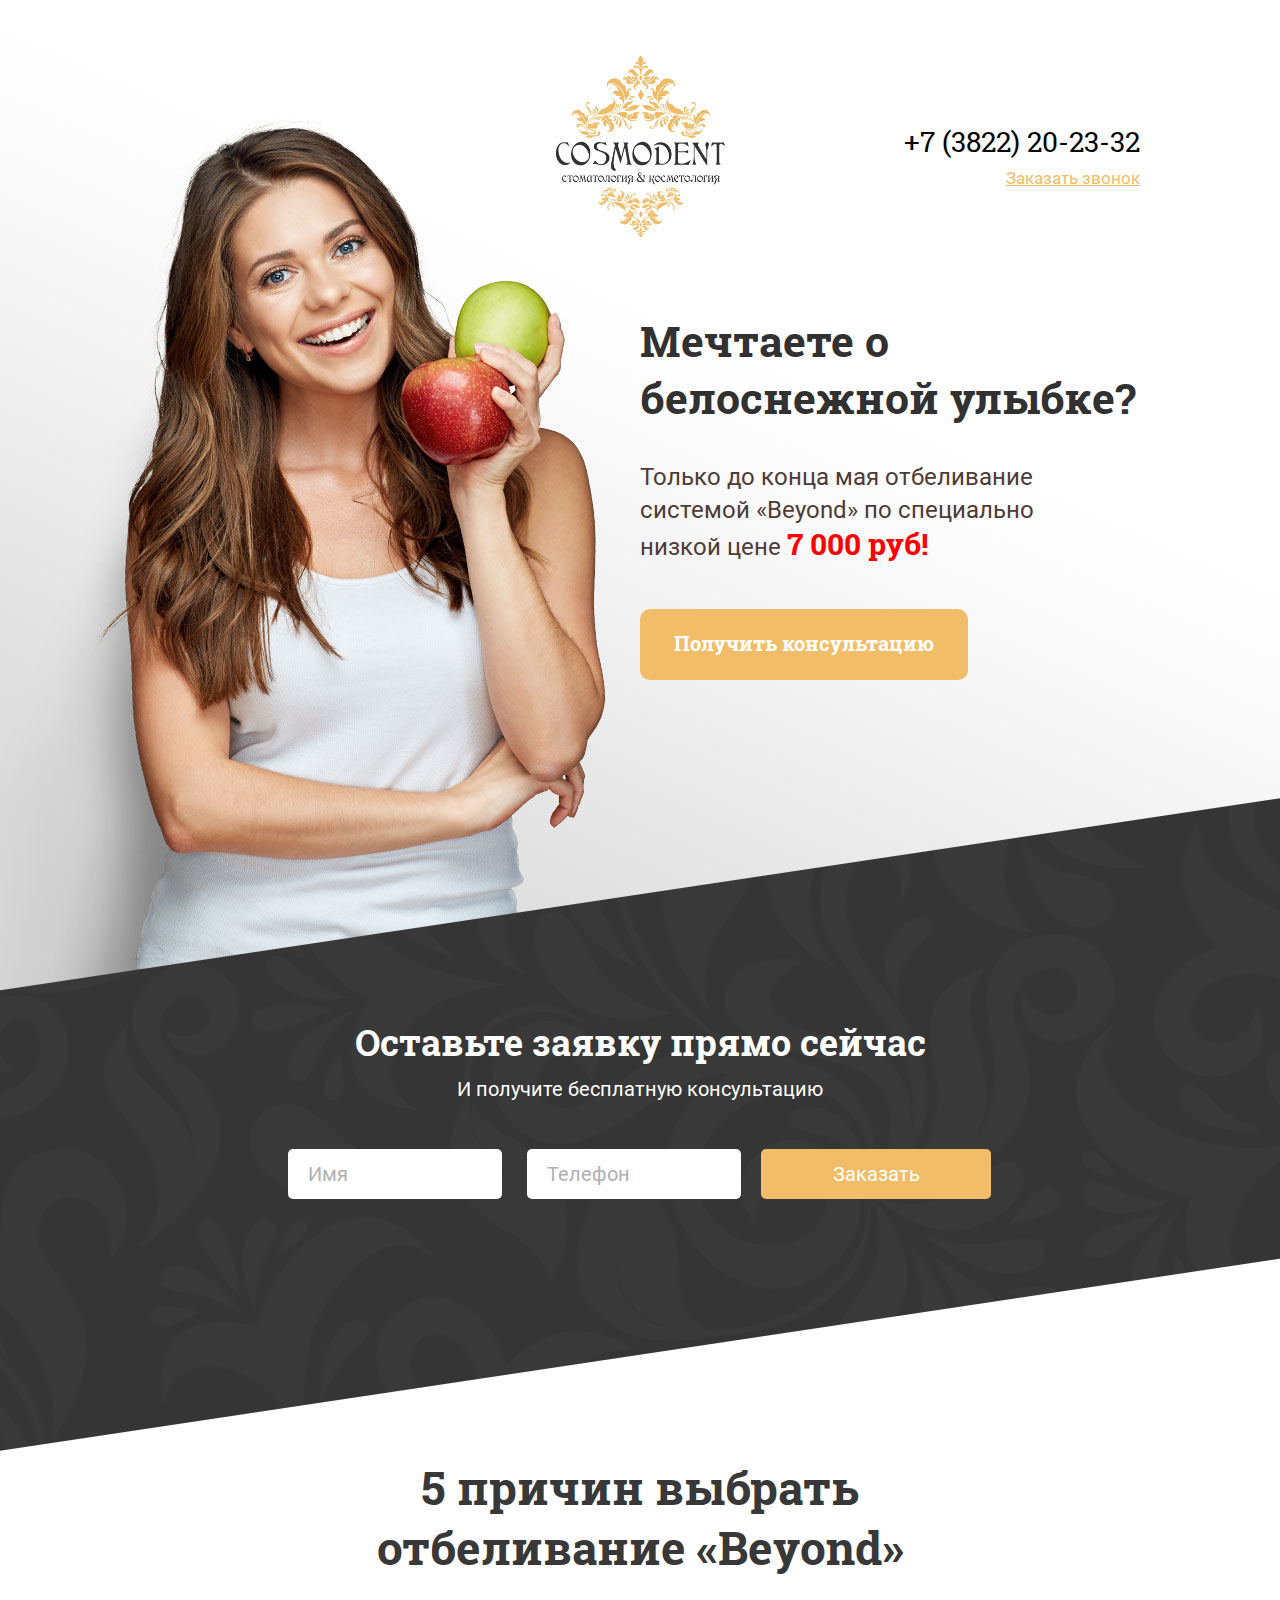
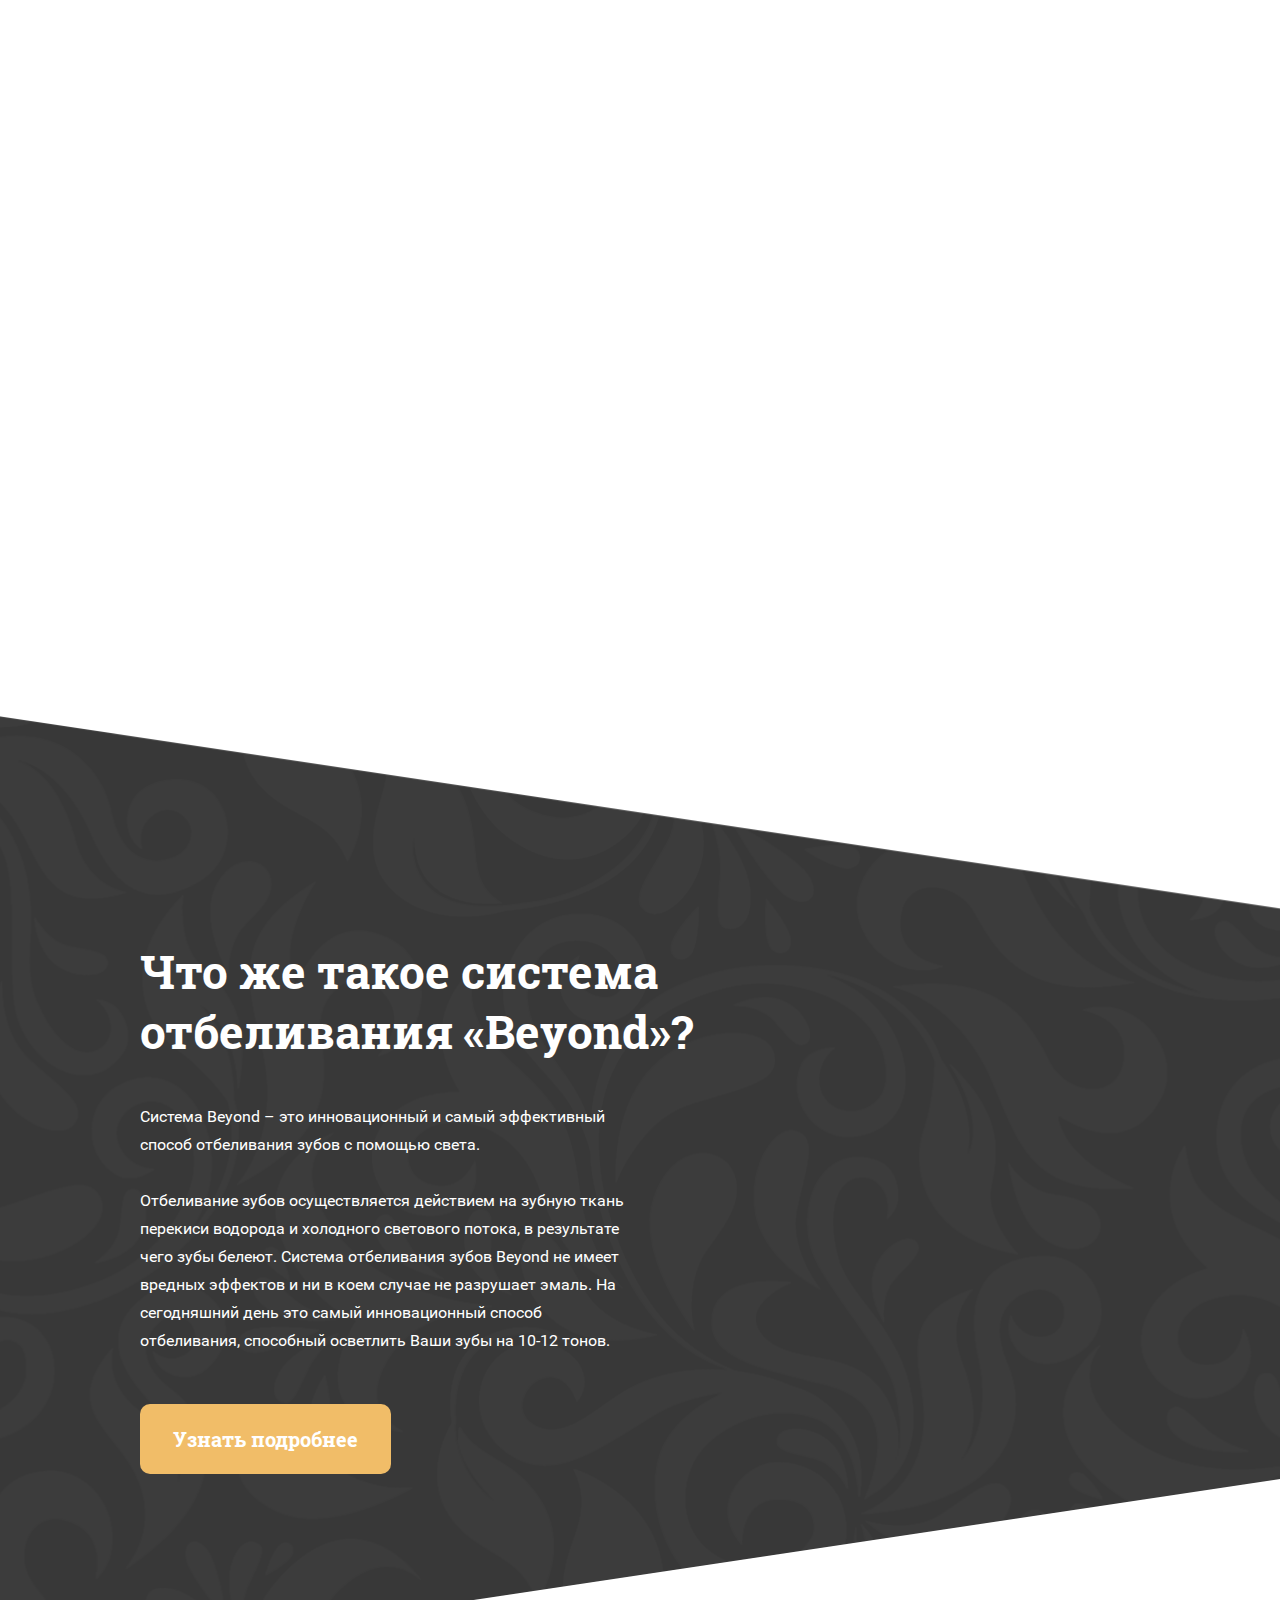
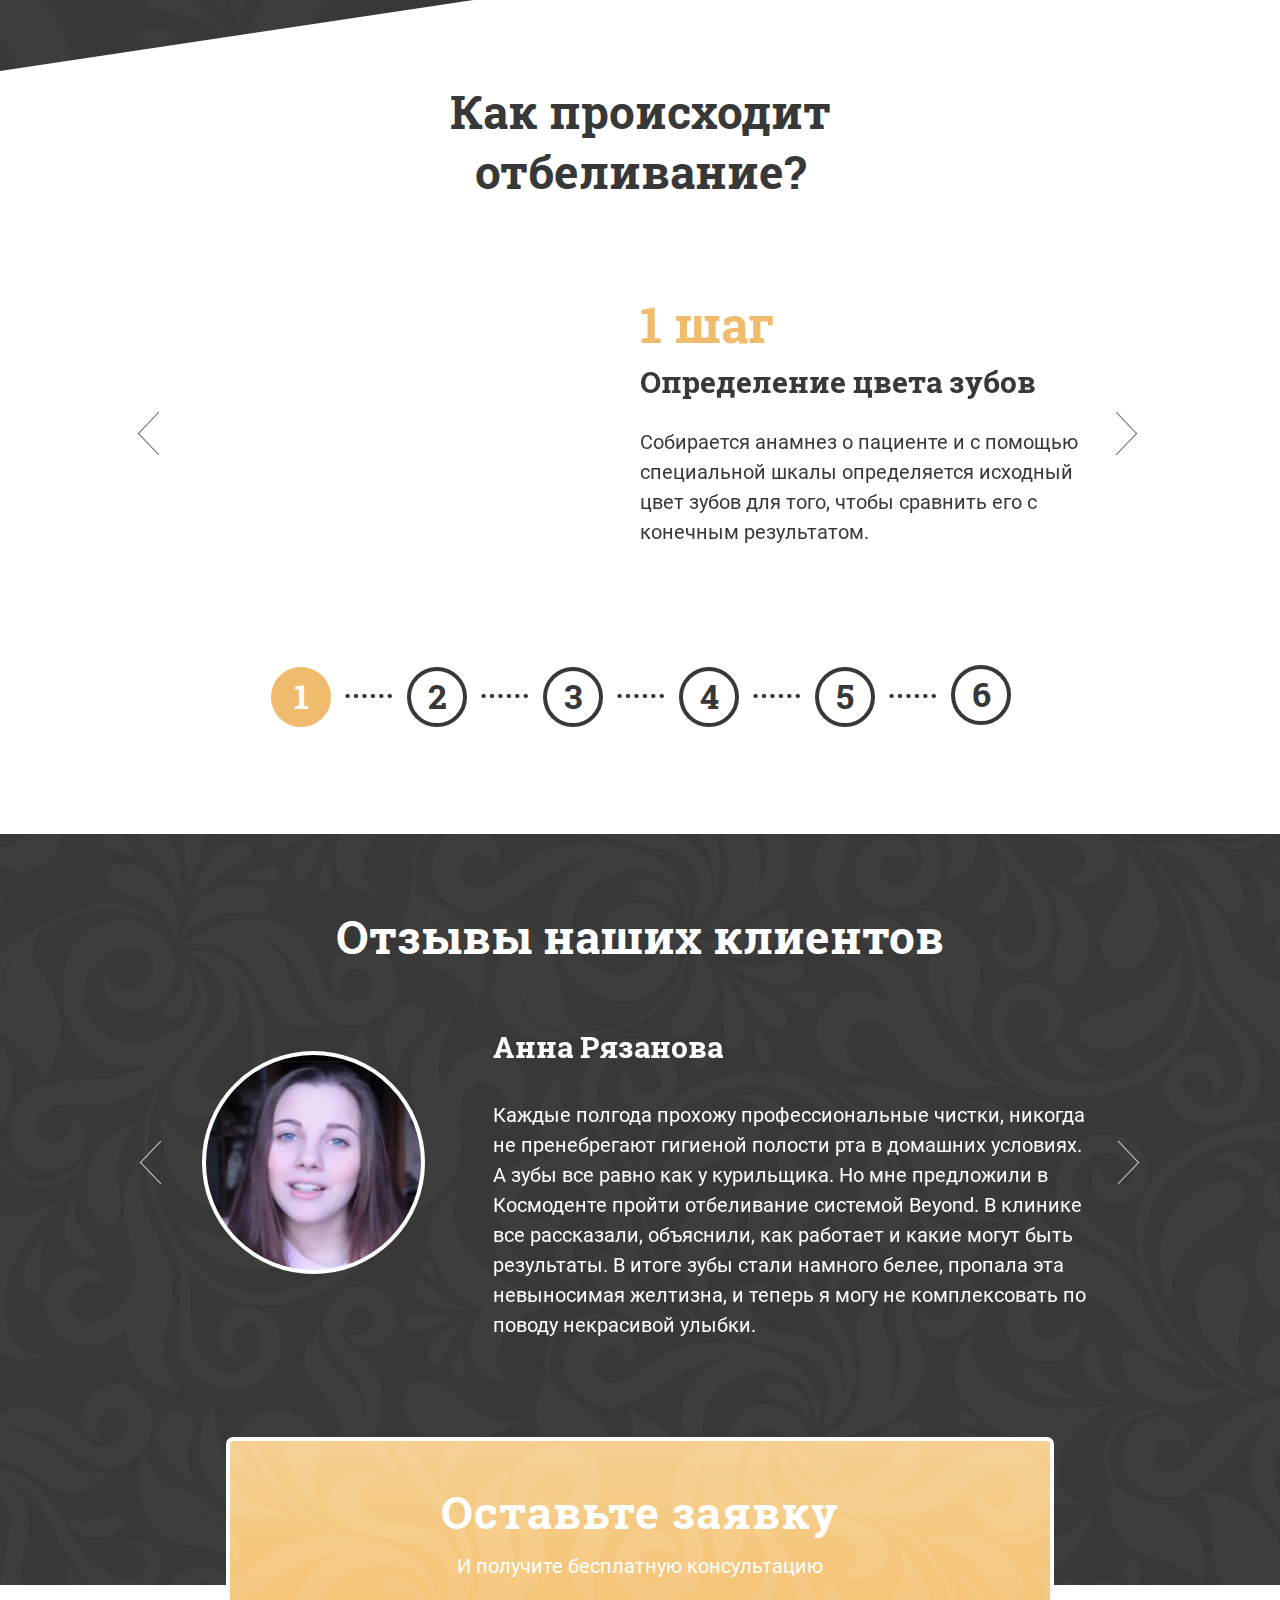
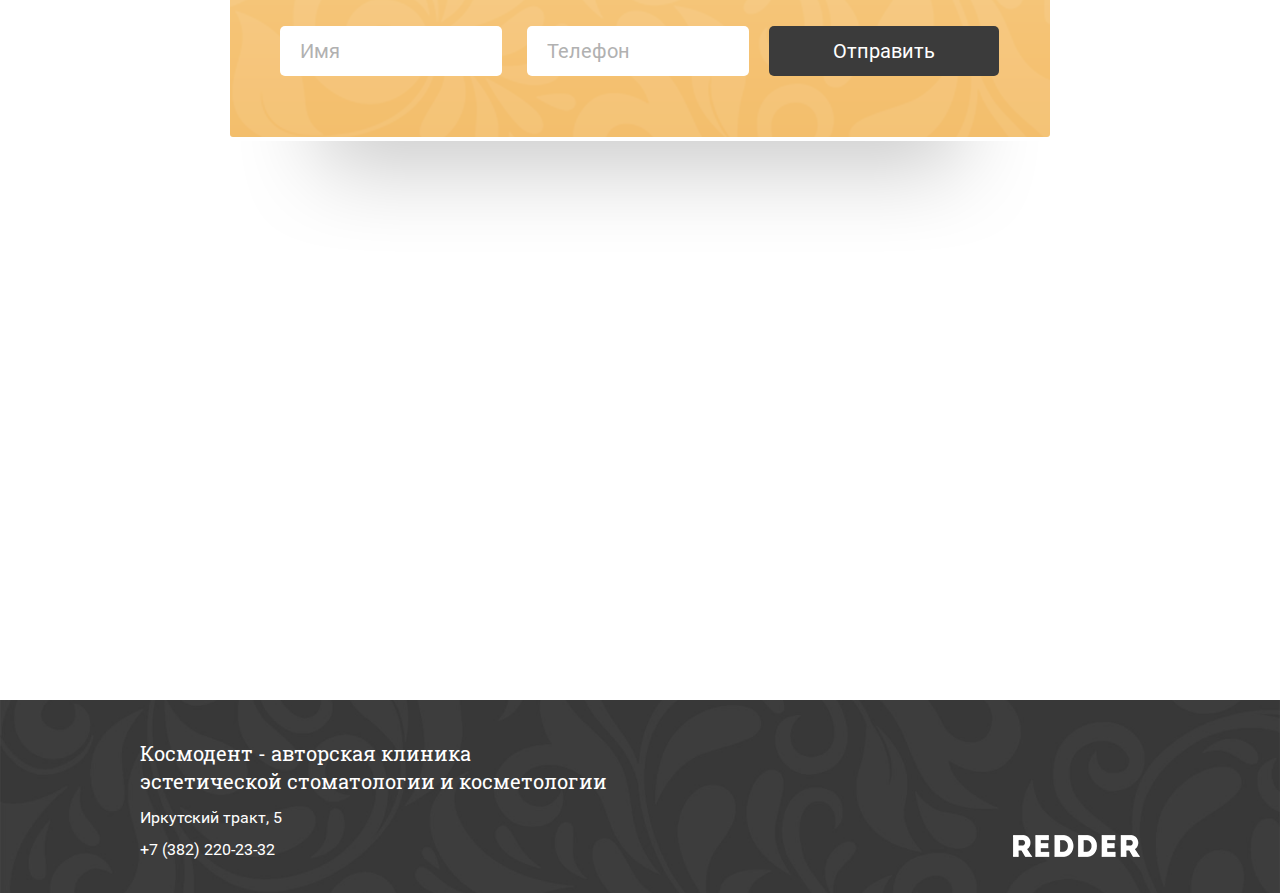
==== commit cc92becc: "Merge branch 'master' of github.com:mikhkita/dnoyeb" ====
--- a/index.html
+++ b/index.html
@@ -208,7 +208,7 @@
 					<div class="slide clearfix">
 						<div class="avatar left"></div>
 						<div class="slide-text right">
-							<p><b>Евгения Михальчук</b><br>Недавно прошла в Космоденте процедуру по отбеливанию зубов. Услуга не из дешевых, конечно, не результат того стоит. Сделали все красиво, аккуратно, быстро. Дали советы по дальнейшему ухаживанию и вообще по гигиене полости рта. Эффект очень радует. Буду стараться поддерживать результат как можно дольше. Спасибо!</p>
+							<p><b>Анна Рязанова</b><br>Каждые полгода прохожу профессиональные чистки, никогда не пренебрегают гигиеной полости рта в домашних условиях. А зубы все равно как у курильщика. Но мне предложили в Космоденте пройти отбеливание системой Beyond. В клинике все рассказали, объяснили, как работает и какие могут быть результаты. В итоге зубы стали намного белее, пропала эта невыносимая желтизна, и теперь я могу не комплексовать по поводу некрасивой улыбки.</p>
 						</div>
 					</div>
 					<div class="slide clearfix">
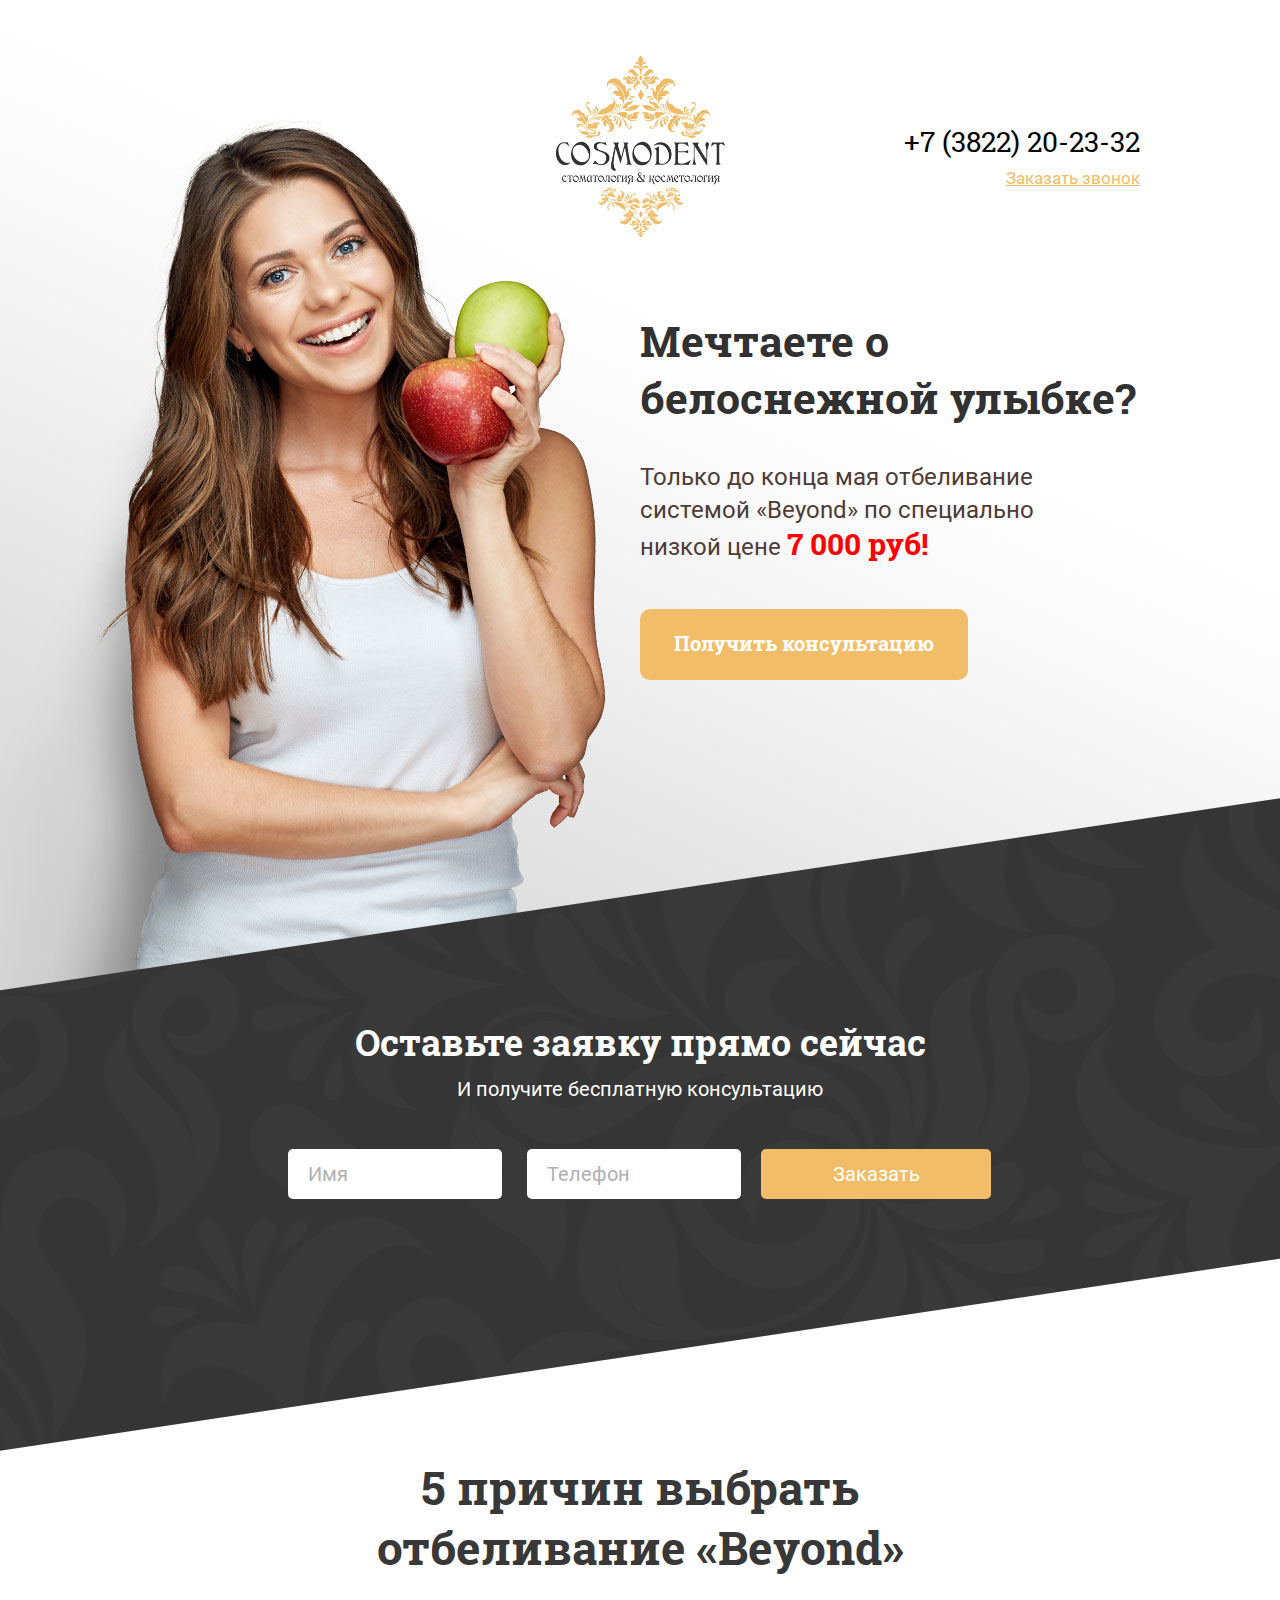
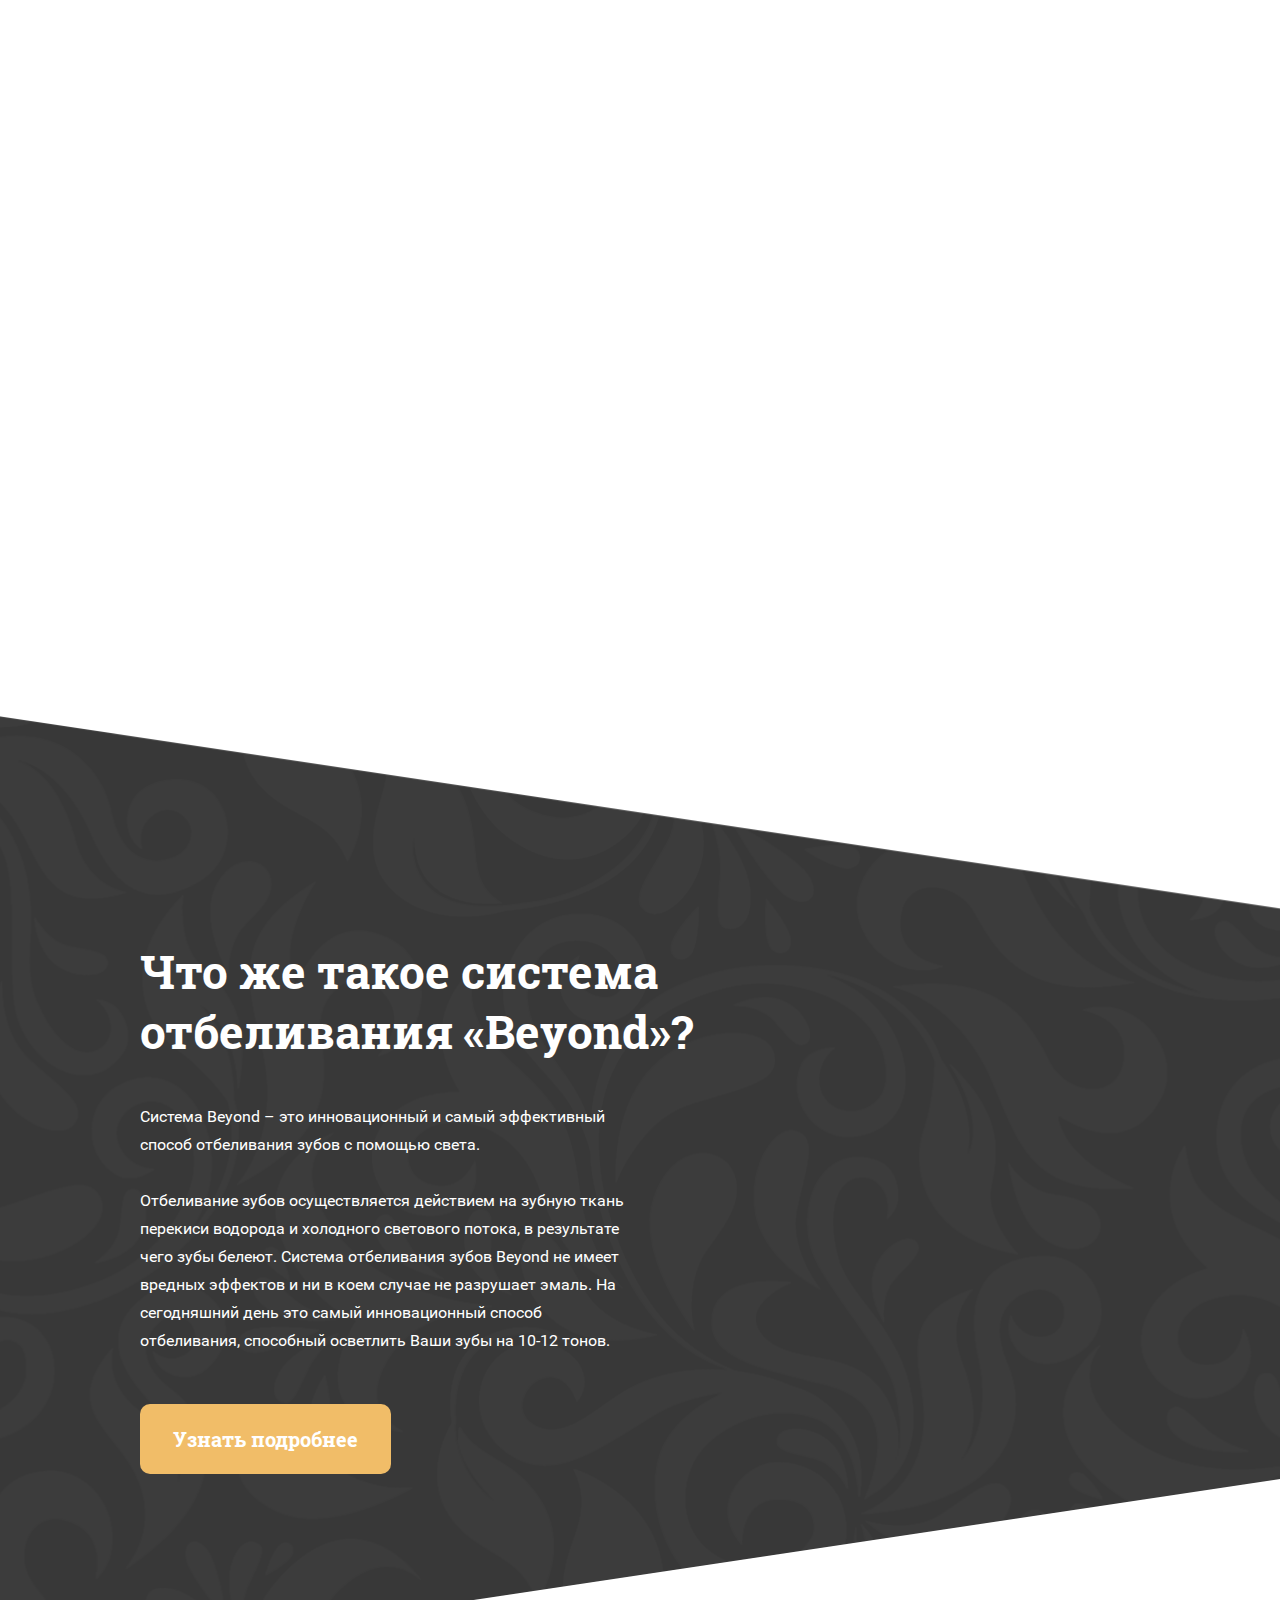
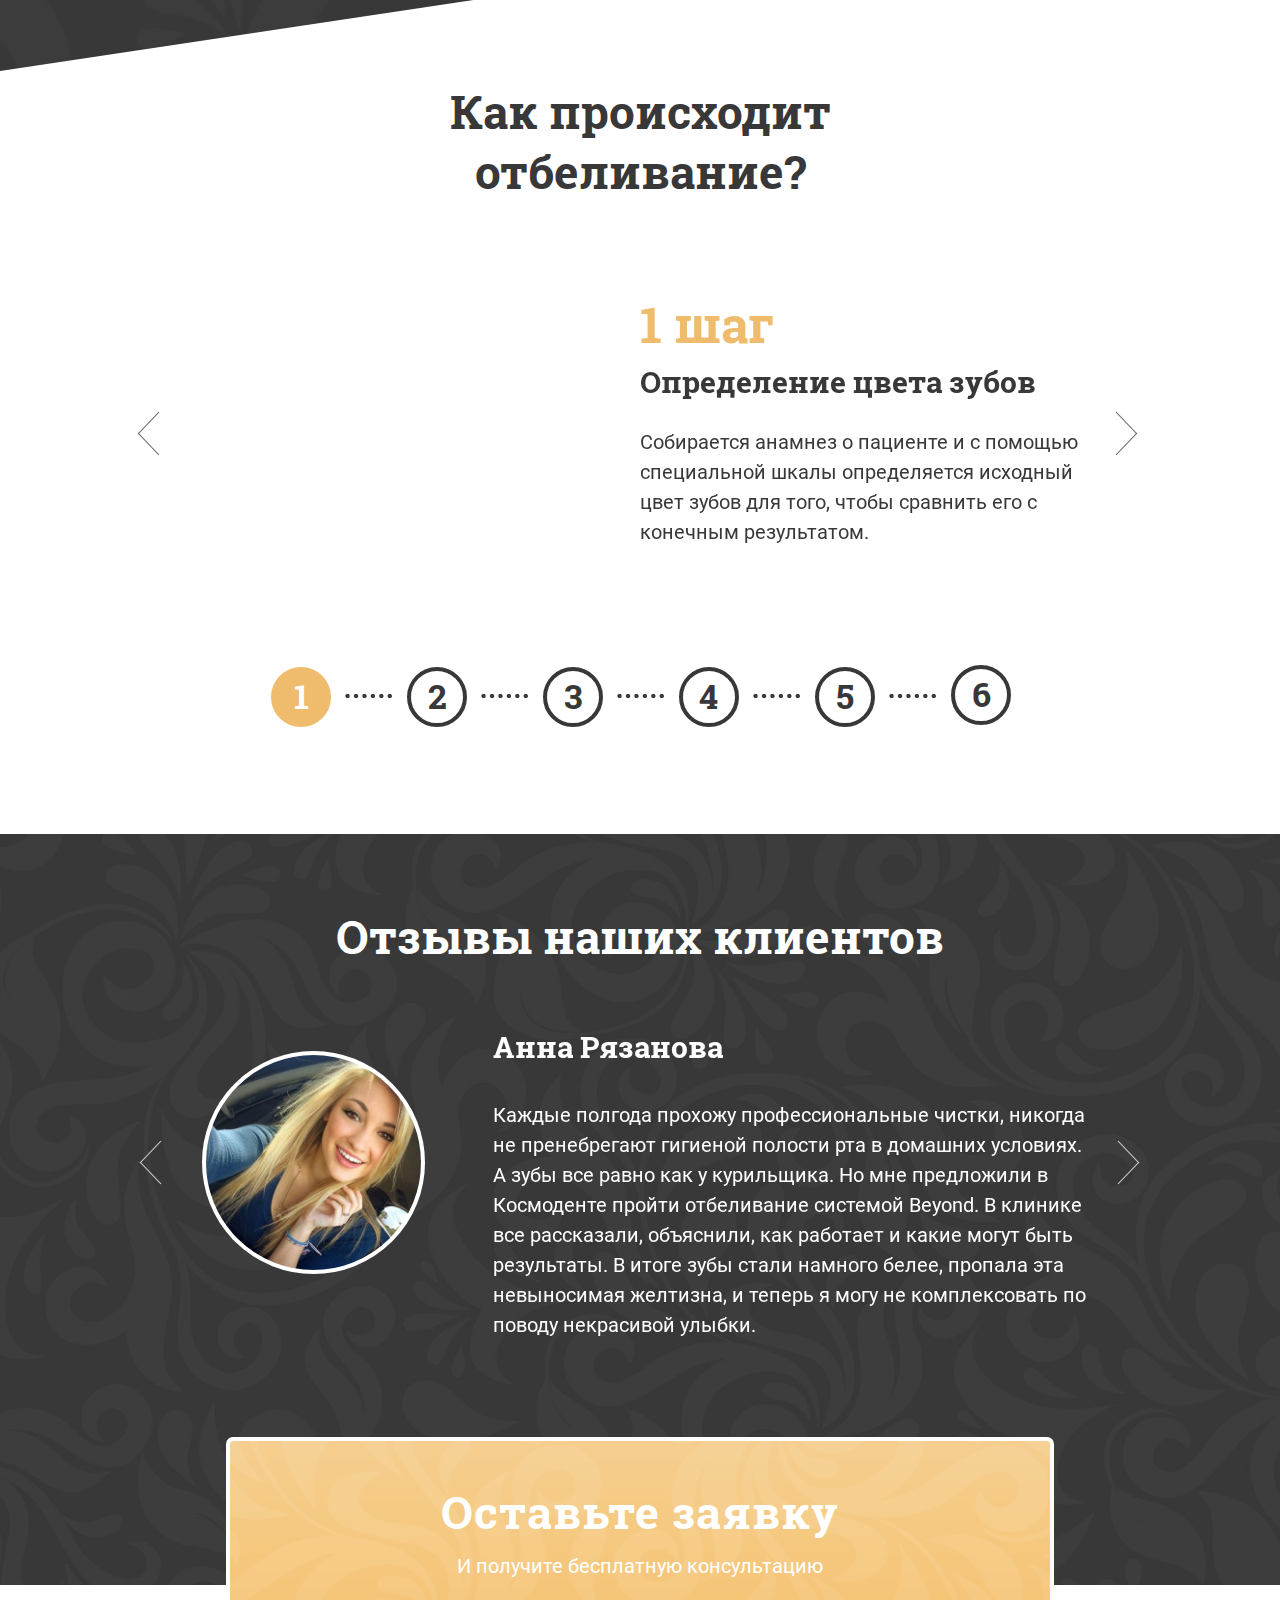
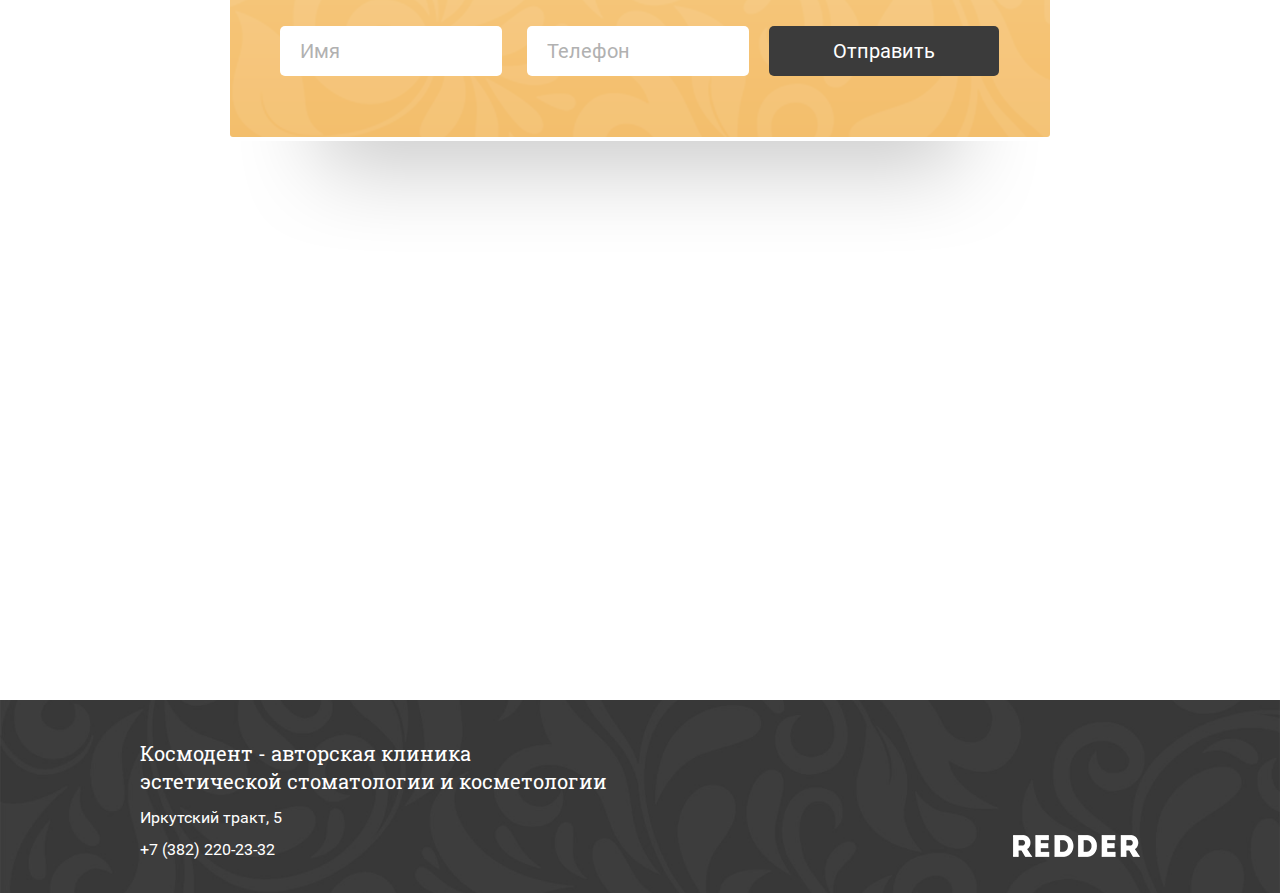
==== commit ddfd63ef: "no message" ====
--- a/index.html
+++ b/index.html
@@ -139,7 +139,7 @@
 						</div>
 						<div class="b-4-slide-text right">
 							<h4>2 шаг</h4>
-							<p><b>Бальзам для губ</b><br>На губы наносится увлажняющий бальзам. Бальзам необходим для того, чтобы во время процедуры губы не пересохли и не потрескались.</p>
+							<p><b>Нанесение бальзама для губ</b><br>На губы наносится увлажняющий бальзам. Бальзам необходим для того, чтобы во время процедуры губы не пересохли и не потрескались.</p>
 						</div>
 					</div>
 					<div class="b-4-slide slide-3 clearfix">
@@ -149,7 +149,7 @@
 						</div>
 						<div class="b-4-slide-text right">
 							<h4>3 шаг</h4>
-							<p><b>Защитный гель</b><br>Устанавливается щечный ретрактор, а на десна наносится защитный гель. Защитный гель необходим для того, чтобы на десна не попало отбеливающее вещество и они не подверглись загару от света.</p>
+							<p><b>Нанесение защитного геля</b><br>Устанавливается щечный ретрактор, а на десна наносится защитный гель. Защитный гель необходим для того, чтобы на десна не попало отбеливающее вещество и они не подверглись загару от света.</p>
 						</div>
 					</div>
 					<div class="b-4-slide slide-4 clearfix">
@@ -163,7 +163,7 @@
 						</div>
 						<div class="b-4-slide-text right">
 							<h4>4 шаг</h4>
-							<p><b>Отбеливающий гель</b><br>С помощью специального шприца Beyond на верхние и нижние зубы наносится специальный отбеливающий гель, полностью покрывающий всю поверхность зубов.</p>
+							<p><b>Нанесение отбеливающего геля</b><br>С помощью специального шприца Beyond на верхние и нижние зубы наносится специальный отбеливающий гель, полностью покрывающий всю поверхность зубов.</p>
 						</div>
 					</div>
 					<div class="b-4-slide slide-5 clearfix">
@@ -175,7 +175,7 @@
 						</div>
 						<div class="b-4-slide-text right">
 							<h4>5 шаг</h4>
-							<p><b>Световая лампа</b><br>К зубам подносится лампа-акселератор, излучающая свет определенного спектра. Лампа устанавливается на небольшом расстоянии от зубов и оставляется на 12 минут.</p>
+							<p><b>Отбеливание лампой</b><br>К зубам подносится лампа-акселератор, излучающая свет определенного спектра. Лампа устанавливается на небольшом расстоянии от зубов и оставляется на 12 минут.</p>
 						</div>
 					</div>
 					<div class="b-4-slide slide-6 clearfix">
@@ -191,7 +191,7 @@
 						</div>
 						<div class="b-4-slide-text right">
 							<h4>6 шаг</h4>
-							<p><b>Белоснежная улыбка</b><br>После завершения всех циклов процедуры все отбеливающие материалы удаляются из ротовой полости, и Вы получаете совершенно новый, белоснежный цвет Ваших зубов.</p>
+							<p><b>Белоснежная улыбка!</b><br>После завершения всех циклов процедуры все отбеливающие материалы удаляются из ротовой полости, и Вы получаете совершенно новый, белоснежный цвет Ваших зубов.</p>
 						</div>
 					</div>
 				</div>
@@ -206,13 +206,13 @@
 				</div>
 				<div class="b-3-slider clearfix">
 					<div class="slide clearfix">
-						<div class="avatar left"></div>
+						<div class="avatar left" style="background-image: url('images/review-2.jpg');"></div>
 						<div class="slide-text right">
 							<p><b>Анна Рязанова</b><br>Каждые полгода прохожу профессиональные чистки, никогда не пренебрегают гигиеной полости рта в домашних условиях. А зубы все равно как у курильщика. Но мне предложили в Космоденте пройти отбеливание системой Beyond. В клинике все рассказали, объяснили, как работает и какие могут быть результаты. В итоге зубы стали намного белее, пропала эта невыносимая желтизна, и теперь я могу не комплексовать по поводу некрасивой улыбки.</p>
 						</div>
 					</div>
 					<div class="slide clearfix">
-						<div class="avatar left"></div>
+						<div class="avatar left" style="background-image: url('images/review-1.jpg');"></div>
 						<div class="slide-text right">
 							<p><b>Евгения Михальчук</b><br>Недавно прошла в Космоденте процедуру по отбеливанию зубов. Услуга не из дешевых, конечно, не результат того стоит. Сделали все красиво, аккуратно, быстро. Дали советы по дальнейшему ухаживанию и вообще по гигиене полости рта. Эффект очень радует. Буду стараться поддерживать результат как можно дольше. Спасибо!</p>
 						</div>
--- a/css/style.css
+++ b/css/style.css
@@ -496,15 +496,14 @@
 				}
 				.avatar {
 					background-image: url("../images/ava-1.jpg");
-					background-color: #000000;
 					border-radius: 50%;
+					background-size: cover;
 					border: 4px solid #ffffff;
 					width: 215px;
 					height: 215px;
 					margin-top: 25px;
 					margin-left: 37px;
 					background-repeat: no-repeat;
-					background-position: -134px 6px;
 				}
 				.b-3-slider {
 					width: 950px;
@@ -836,11 +835,11 @@
 		height: 24px;
 		top: 182px;
 		left: 138px;
-		-webkit-animation: vis 1s 1 1.5s ease-in-out forwards;
-		-moz-animation: vis 1s 1 1.5s ease-in-out forwards;
-		-ms-animation: vis 1s 1 1.5s ease-in-out forwards;
-		-o-animation: vis 1s 1 1.5s ease-in-out forwards;
-		animation: vis 1s 1 1.5s ease-in-out forwards;
+		-webkit-animation: invis 0.6s 1 1.6s ease-in-out forwards;
+		-moz-animation: invis 0.6s 1 1.6s ease-in-out forwards;
+		-ms-animation: invis 0.6s 1 1.6s ease-in-out forwards;
+		-o-animation: invis 0.6s 1 1.6s ease-in-out forwards;
+		animation: invis 0.6s 1 1.6s ease-in-out forwards;
 	}
 	.slick-active .big-blesk {
 		background-position: center bottom;
@@ -849,11 +848,11 @@
 		top: 157px;
 		left: 84px;
 		opacity: 0;
-		-webkit-animation: vis 1s 1 1.5s ease-in-out forwards;
-		-moz-animation: vis 1s 1 1.5s ease-in-out forwards;
-		-ms-animation: vis 1s 1 1.5s ease-in-out forwards;
-		-o-animation: vis 1s 1 1.5s ease-in-out forwards;
-		animation: vis 1s 1 1.5s ease-in-out forwards;
+		-webkit-animation: vis 0.6s 1 1.5s ease-in-out forwards;
+		-moz-animation: vis 0.6s 1 1.5s ease-in-out forwards;
+		-ms-animation: vis 0.6s 1 1.5s ease-in-out forwards;
+		-o-animation: vis 0.6s 1 1.5s ease-in-out forwards;
+		animation: vis 0.6s 1 1.5s ease-in-out forwards;
 	}
 	.slick-active .pen {
 		background-position: 188px 300px;
@@ -1301,11 +1300,11 @@
 		top: 111px;
 		left: 65px;
 		opacity: 0;
-		-webkit-animation: vis 1s 1 1s ease-in-out forwards;
-		-moz-animation: vis 1s 1 1s ease-in-out forwards;
-		-ms-animation: vis 1s 1 1s ease-in-out forwards;
-		-o-animation: vis 1s 1 1s ease-in-out forwards;
-		animation: vis 1s 1 1s ease-in-out forwards;
+		-webkit-animation: vis 0.5s 1.5s ease-in-out forwards;
+		-moz-animation: vis 0.5s 1 1.5s ease-in-out forwards;
+		-ms-animation: vis 0.5s 1 1.5s ease-in-out forwards;
+		-o-animation: vis 0.5s 1 1.5s ease-in-out forwards;
+		animation: vis 0.5s 1 1.5s ease-in-out forwards;
 	}
 	.slide-4 .main-2 {
 		top: 50px;
@@ -1334,7 +1333,7 @@
 		-o-animation: vis 1s 1 1s ease-in-out forwards;
 		animation: vis 1s 1 1s ease-in-out forwards;
 	}
-	.body {
+	.slick-active .body {
 		position: absolute;
 		background-image: url("../images/smile-3-5slide.png");
 		background-position: 0px 469px;
@@ -1348,7 +1347,7 @@
 		-o-transform: rotate(45deg);
 		transform: rotate(45deg);
 	}
-	.back {
+	.slick-active .back {
 		position: absolute;
 		background-image: url("../images/smile-3-5slide.png");
 		background-position: -32px 345px;
@@ -1386,7 +1385,7 @@
 			background-position: -33px 389px;
 		}
 		100% {
-			background-position: -107px 389px;
+			background-position: -73px 389px;
 		}
 	}
 	@-moz-keyframes shpritz {
@@ -1394,7 +1393,7 @@
 			background-position: -33px 389px;
 		}
 		100% {
-			background-position: -107px 389px;
+			background-position: -73px 389px;
 		}
 	}
 	@-ms-keyframes shpritz {
@@ -1402,15 +1401,15 @@
 			background-position: -33px 389px;
 		}
 		100% {
-			background-position: -107px 389px;
+			background-position: -73px 389px;
 		}
 	}
 	@-o-keyframes shpritz {
 		0% {
 			background-position: -33px 389px;
-		}
-		100% {
-			background-position: -107px 389px;
+			}
+		100% {
+			background-position: -73px 389px;
 		}
 	}
 	@keyframes shpritz {
@@ -1418,7 +1417,7 @@
 			background-position: -33px 389px;
 		}
 		100% {
-			background-position: -107px 389px;
+			background-position: -73px 389px;
 		}
 	}
 	.white-blesk-in-position {
@@ -1448,7 +1447,7 @@
 			top: 202px;
 		}
 		100% {
-			top: 162px;
+			top: 152px;
 		}
 	}
 	@-moz-keyframes light {
@@ -1456,7 +1455,7 @@
 			top: 202px;
 		}
 		100% {
-			top: 162px;
+			top: 152px;
 		}
 	}
 	@-ms-keyframes light {
@@ -1464,7 +1463,7 @@
 			top: 202px;
 		}
 		100% {
-			top: 162px;
+			top: 152px;
 		}
 	}
 	@-o-keyframes light {
@@ -1472,7 +1471,7 @@
 			top: 202px;
 		}
 		100% {
-			top: 162px;
+			top: 152px;
 		}
 	}
 	@keyframes light {
@@ -1480,7 +1479,7 @@
 			top: 202px;
 		}
 		100% {
-			top: 162px;
+			top: 152px;
 		}
 	}
 	.slide-5 .gel-in-position {
@@ -1505,65 +1504,65 @@
 	.slick-active .otblesk-1 {
 		top: 149px;
 		left: 53px;
-		-webkit-animation: bleskmore 1s 1 1.5s ease-in-out forwards;
-		-moz-animation: bleskmore 1s 1 1.5s ease-in-out forwards;
-		-ms-animation: bleskmore 1s 1 1.5s ease-in-out forwards;
-		-o-animation: bleskmore 1s 1 1.5s ease-in-out forwards;
-		animation: bleskmore 1s 1 1.5s ease-in-out forwards;
+		-webkit-animation: bleskmore 0.2s 1 1.1s ease-in-out forwards;
+		-moz-animation: bleskmore 0.2s 1 1.1s ease-in-out forwards;
+		-ms-animation: bleskmore 0.2s 1 1.1s ease-in-out forwards;
+		-o-animation: bleskmore 0.2s 1 1.1s ease-in-out forwards;
+		animation: bleskmore 0.2s 1 1.1s ease-in-out forwards;
 	}
 	.slick-active .otblesk-2 {
 		top: 163px;
 		left: 96px;
-		-webkit-animation: bleskmid 1s 1 2s ease-in-out forwards;
-		-moz-animation: bleskmid 1s 1 2s ease-in-out forwards;
-		-ms-animation: bleskmid 1s 1 2s ease-in-out forwards;
-		-o-animation: bleskmid 1s 1 2s ease-in-out forwards;
-		animation: bleskmid 1s 1 2s ease-in-out forwards;
+		-webkit-animation: bleskmid 0.2s 1 1.2s ease-in-out forwards;
+		-moz-animation: bleskmid 0.2s 1 1.2s ease-in-out forwards;
+		-ms-animation: bleskmid 0.2s 1 1.2s ease-in-out forwards;
+		-o-animation: bleskmid 0.2s 1 1.2s ease-in-out forwards;
+		animation: bleskmid 0.2s 1 1.2s ease-in-out forwards;
 	}
 	.slick-active .otblesk-3 {
 		top: 150px;
 		left: 125px;
-		-webkit-animation: bleskmid 1s 1 3.5s ease-in-out forwards;
-		-moz-animation: bleskmid 1s 1 3.5s ease-in-out forwards;
-		-ms-animation: bleskmid 1s 1 3.5s ease-in-out forwards;
-		-o-animation: bleskmid 1s 1 3.5s ease-in-out forwards;
-		animation: bleskmid 1s 1 3.5s ease-in-out forwards;
+		-webkit-animation: bleskmid 0.2s 1 1.5s ease-in-out forwards;
+		-moz-animation: bleskmid 0.2s 1 1.5s ease-in-out forwards;
+		-ms-animation: bleskmid 0.2s 1 1.5s ease-in-out forwards;
+		-o-animation: bleskmid 0.2s 1 1.5s ease-in-out forwards;
+		animation: bleskmid 0.2s 1 1.5s ease-in-out forwards;
 	}
 	.slick-active .otblesk-4 {
 		top: 174px;
 		left: 178px;
-		-webkit-animation: bleskmax 1s 1 1s ease-in-out forwards;
-		-moz-animation: bleskmax 1s 1 1s ease-in-out forwards;
-		-ms-animation: bleskmax 1s 1 1s ease-in-out forwards;
-		-o-animation: bleskmax 1s 1 1s ease-in-out forwards;
-		animation: bleskmax 1s 1 1s ease-in-out forwards;
+		-webkit-animation: bleskmax 0.2s 1 1s ease-in-out forwards;
+		-moz-animation: bleskmax 0.2s 1 1s ease-in-out forwards;
+		-ms-animation: bleskmax 0.2s 1 1s ease-in-out forwards;
+		-o-animation: bleskmax 0.2s 1 1s ease-in-out forwards;
+		animation: bleskmax 0.2s 1 1s ease-in-out forwards;
 	}
 	.slick-active .otblesk-5 {
 		top: 168px;
 		left: 264px;
-		-webkit-animation: bleskmid 1s 1 3s ease-in-out forwards;
-		-moz-animation: bleskmid 1s 1 3s ease-in-out forwards;
-		-ms-animation: bleskmid 1s 1 3s ease-in-out forwards;
-		-o-animation: bleskmid 1s 1 3s ease-in-out forwards;
-		animation: bleskmid 1s 1 3s ease-in-out forwards;
+		-webkit-animation: bleskmid 0.2s 1 1.4s ease-in-out forwards;
+		-moz-animation: bleskmid 0.2s 1 1.4s ease-in-out forwards;
+		-ms-animation: bleskmid 0.2s 1 1.4s ease-in-out forwards;
+		-o-animation: bleskmid 0.2s 1 1.4s ease-in-out forwards;
+		animation: bleskmid 0.2s 1 1.4s ease-in-out forwards;
 	}
 	.slick-active .otblesk-6 {
 		top: 150px;
 		left: 319px;
-		-webkit-animation: bleskmin 1s 1 1.5s ease-in-out forwards;
-		-moz-animation: bleskmin 1s 1 1.5s ease-in-out forwards;
-		-ms-animation: bleskmin 1s 1 1.5s ease-in-out forwards;
-		-o-animation: bleskmin 1s 1 1.5s ease-in-out forwards;
-		animation: bleskmin 1s 1 1.5s ease-in-out forwards;
+		-webkit-animation: bleskmin 0.2s 1 1.1s ease-in-out forwards;
+		-moz-animation: bleskmin 0.2s 1 1.1s ease-in-out forwards;
+		-ms-animation: bleskmin 0.2s 1 1.1s ease-in-out forwards;
+		-o-animation: bleskmin 0.2s 1 1.1s ease-in-out forwards;
+		animation: bleskmin 0.2s 1 1.1s ease-in-out forwards;
 	}
 	.slick-active .otblesk-7 {
 		top: 138px;
 		left: 295px;
-		-webkit-animation: bleskmore 1s 1 2.5s ease-in-out forwards;
-		-moz-animation: bleskmore 1s 1 2.5s ease-in-out forwards;
-		-ms-animation: bleskmore 1s 1 2.5s ease-in-out forwards;
-		-o-animation: bleskmore 1s 1 2.5s ease-in-out forwards;
-		animation: bleskmore 1s 1 2.5s ease-in-out forwards;
+		-webkit-animation: bleskmore 0.2s 1 1.6s ease-in-out forwards;
+		-moz-animation: bleskmore 0.2s 1 1.6s ease-in-out forwards;
+		-ms-animation: bleskmore 0.2s 1 1.6s ease-in-out forwards;
+		-o-animation: bleskmore 0.2s 1 1.6s ease-in-out forwards;
+		animation: bleskmore 0.2s 1 1.6s ease-in-out forwards;
 	}
 	@-webkit-keyframes bleskmin {
 		0% {
@@ -1799,6 +1798,7 @@
 	}
 	.slick-dots li:nth-child(4) button:before {
 		content: "4" !important;
+		padding-right: 1px;
 	}
 	.slick-dots li:nth-child(5) button:before {
 		content: "5" !important;
@@ -2379,4 +2379,28 @@
 		background-image: url('../images/icon-4@2x.png');
 		background-size: 94px 69px;
 	}
+	.tooth-1 {
+		background-image: url('../images/tooth-1@2x.png');
+		background-size: 40px 89px;
+	}
+	.tooth-2 {
+		background-image: url('../images/tooth-2@2x.png');
+		background-size: 39px 89px;
+	}
+	.tooth-3 {
+		background-image: url('../images/tooth-3@2x.png');
+		background-size: 39px 89px;
+	}
+	.main, .blesk, .big-blesk, .pen {
+		background-image: url('../images/smile-2slide@2x.png');
+		background-size: 400px 536px;
+	}
+	.main-2, .gel, .gel-in-position, .back, .porsh, .body, .white-blesk, .light, .white-blesk-in-position {
+		background-image: url('../images/smile-3-5slide@2x.png');
+		background-size: 400px 789px;
+	}
+	.main-3, .otblesk-1, .otblesk-2, .otblesk-3, .otblesk-4, .otblesk-5, .otblesk-6, .otblesk-7 {
+		background-image: ("../images/smile-6slide@2x.png");
+		background-size: 400px 265px;
+	}
 }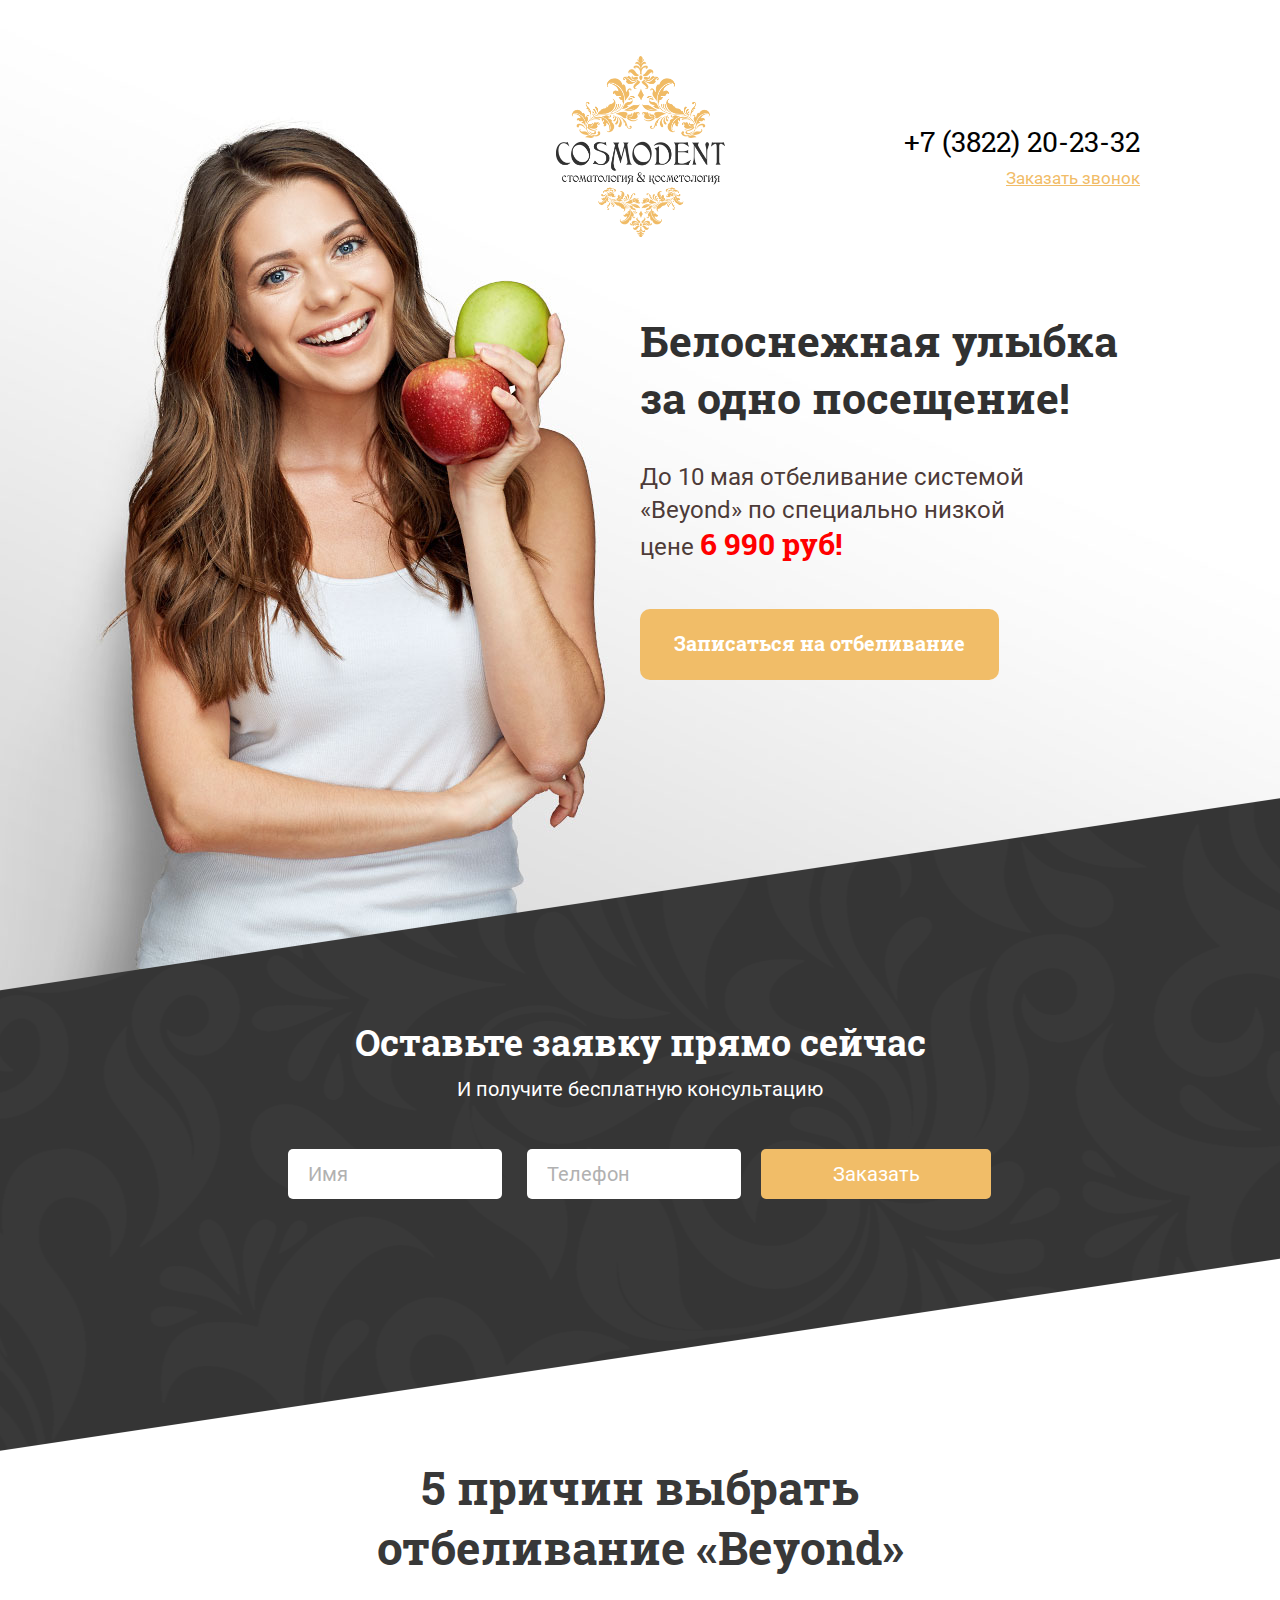
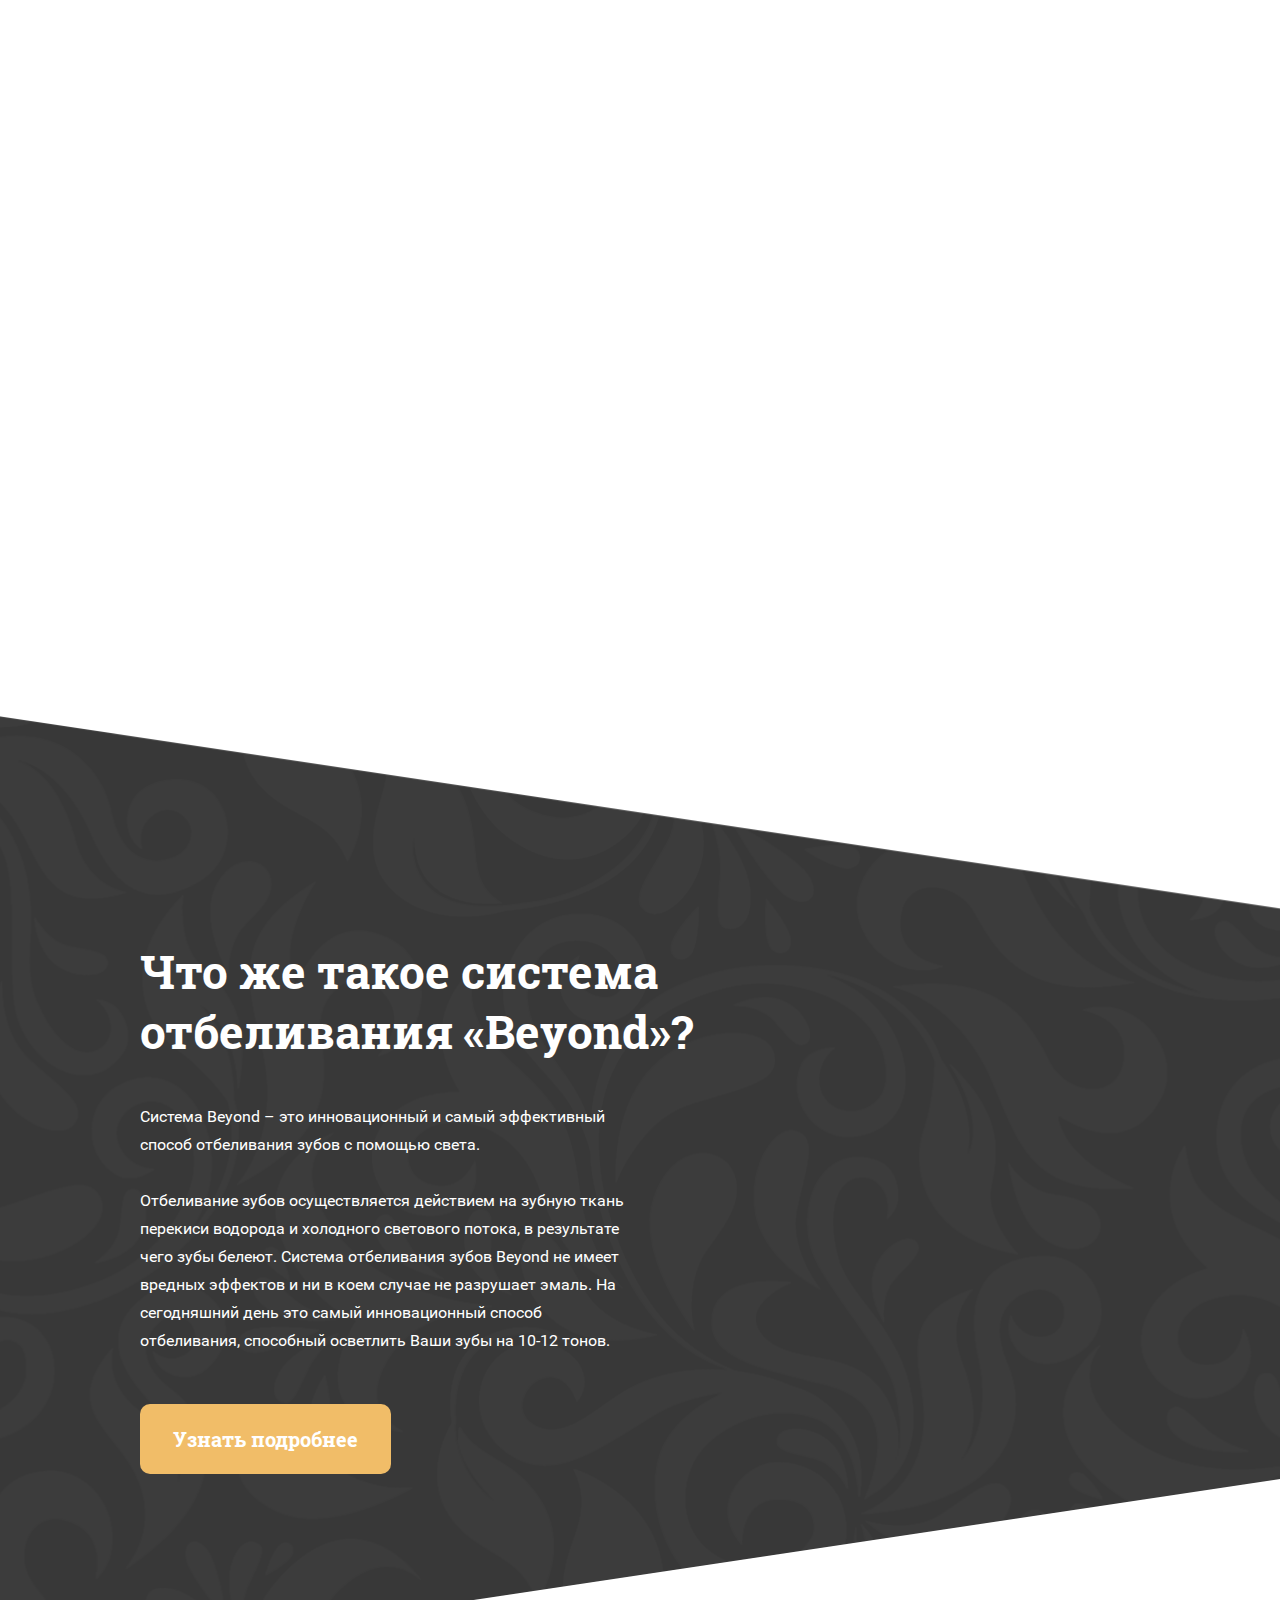
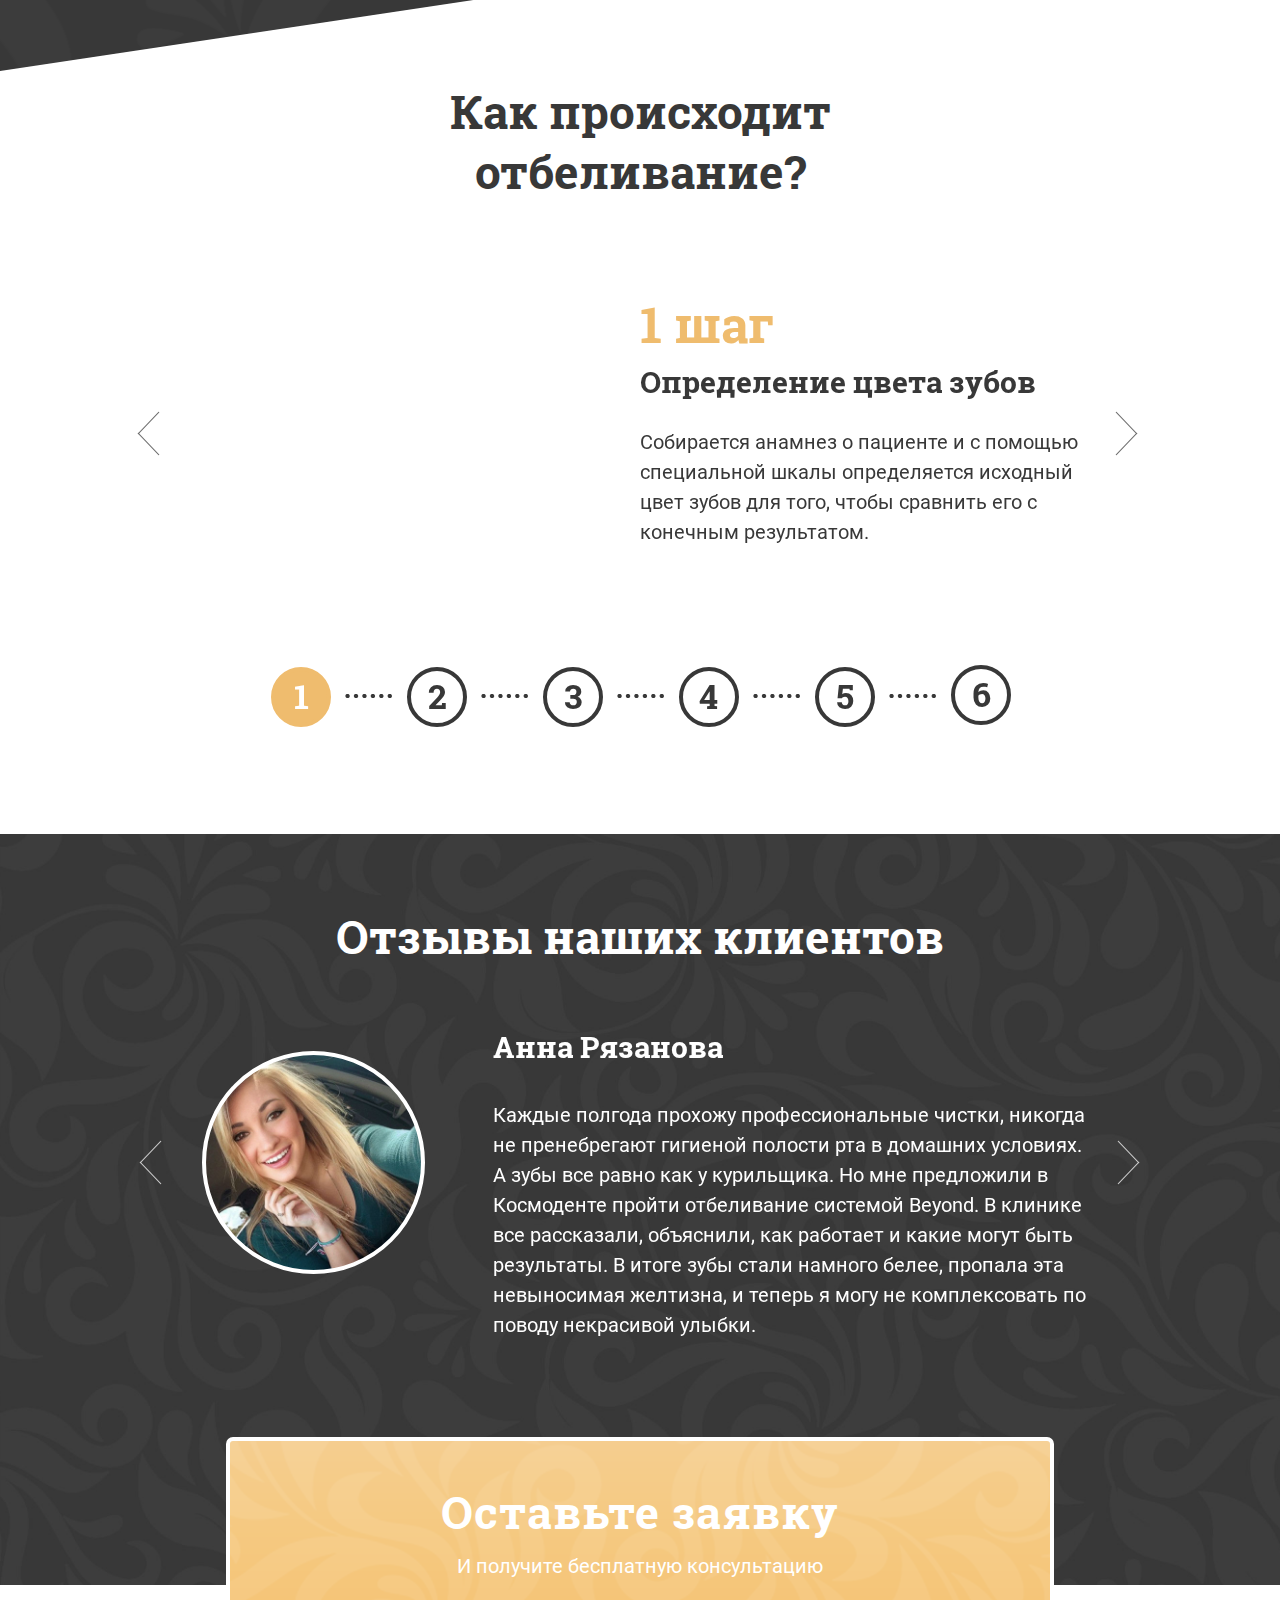
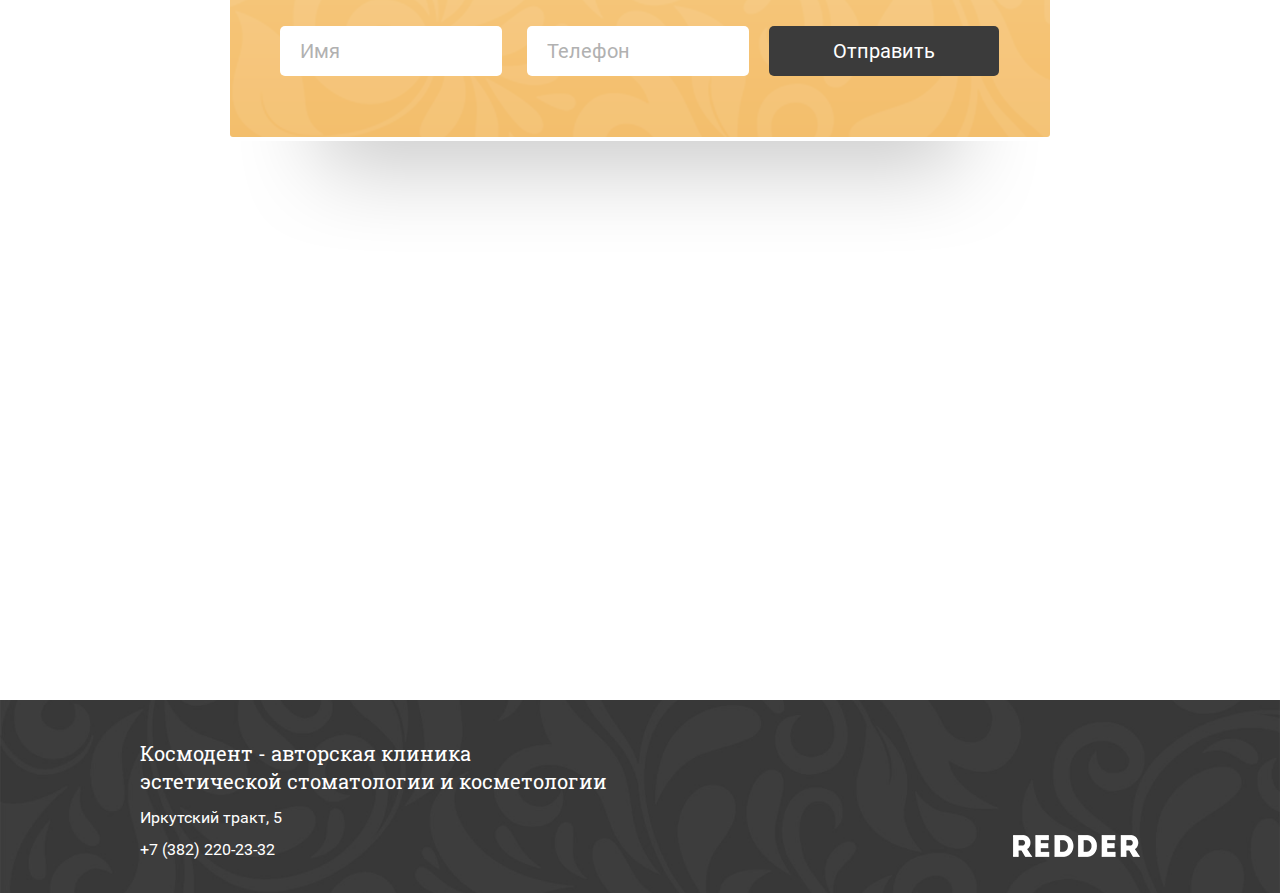
==== commit 8d1cf301: "no message" ====
--- a/index.html
+++ b/index.html
@@ -43,9 +43,9 @@
 					<a href="http://cosmodent.su/" class="b-logo"></a>
 				</div>
 				<div CLASS="b-consult right clear">
-					<h1>Мечтаете о белоснежной улыбке?</h1>
-					<p>Только до конца мая отбеливание системой «Beyond» по специально низкой цене <b>7&#160;000 руб!</b></p>
-					<a class="btn btn-orange left fancy" href="#b-consult">Получить консультацию</a>
+					<h1>Белоснежная улыбка за одно посещение!</h1>
+					<p>До 10 мая отбеливание системой «Beyond» по специально низкой<br>цене <b>6&#160;990 руб!</b></p>
+					<a class="btn btn-orange left fancy" href="#b-request">Записаться на отбеливание</a>
 				</div>
 			</div>
 		</div>
@@ -262,6 +262,19 @@
 	<div class="b-popup forma" id="b-consult">
 		<H4>Оставьте заявку</H4>
 		<p>И получите бесплатную консультацию</p>
+		<div class="inputs">
+	        <form action="kitsend.php" method="POST" id="b-form-1">
+	            <input type="text" class="inp-name left" id="name" name="name" placeholder="Имя" required>
+	            <input type="text" class="inp-phone left" name="phone" placeholder="Телефон" required>
+	            <input type="hidden" name="subject" value="Бесплатная консультация"/>
+	            <a href="#" type="submit" class="btn btn-gray ajax left" onclick="$('#b-form-1').submit(); return false;">Отправить</a>
+	            <a href="#b-popup-success" class="b-thanks-link fancy" style="display:none;"></a>
+	        </form>
+		</div>
+	</div>
+	<div class="b-popup forma" id="b-request">
+		<H4>Запись на прием</H4>
+		<p>Оставьте Ваши контактные данные и мы свяжемся с Вами в ближайшее время</p>
 		<div class="inputs">
 	        <form action="kitsend.php" method="POST" id="b-form-1">
 	            <input type="text" class="inp-name left" id="name" name="name" placeholder="Имя" required>
--- a/css/style.css
+++ b/css/style.css
@@ -661,21 +661,21 @@
 		background-image: url("../images/tooth-2.png");
 		bottom: 0px;
 		left: 201px;
-		-webkit-animation: badPick 1s 1 2s ease-in-out;
-		-moz-animation: badPick 1s 1 2s ease-in-out;
-		-ms-animation: badPick 1s 1 2s ease-in-out;
-		-o-animation: badPick 1s 1 2s ease-in-out;
-		animation: badPick 1s 1 2s ease-in-out;
+		-webkit-animation: badPick 1s 1 1.5s ease-in-out;
+		-moz-animation: badPick 1s 1 1.5s ease-in-out;
+		-ms-animation: badPick 1s 1 1.5s ease-in-out;
+		-o-animation: badPick 1s 1 1.5s ease-in-out;
+		animation: badPick 1s 1 1.5s ease-in-out;
 	}
 	.run .slick-active .tooth-3 {
 		background-image: url("../images/tooth-3.png");
 		bottom: 0px;
 		left: 241px;
-		-webkit-animation: goodPick 0.4s 1 3s ease-in-out forwards;
-		-moz-animation: goodPick 0.4s 1 3s ease-in-out forwards;
-		-ms-animation: goodPick 0.4s 1 3s ease-in-out forwards;
-		-o-animation: goodPick 0.4s 1 3s ease-in-out forwards;
-		animation: goodPick 0.4s 1 3s ease-in-out forwards;
+		-webkit-animation: goodPick 0.4s 1 2s ease-in-out forwards;
+		-moz-animation: goodPick 0.4s 1 2s ease-in-out forwards;
+		-ms-animation: goodPick 0.4s 1 2s ease-in-out forwards;
+		-o-animation: goodPick 0.4s 1 2s ease-in-out forwards;
+		animation: goodPick 0.4s 1 2s ease-in-out forwards;
 	}
 	@-webkit-keyframes badPick {
 		0% {
@@ -817,7 +817,7 @@
 		background-image: url("../images/elipse.png");
 		background-repeat: no-repeat;
 		background-position: center 0px;
-		height: 373px;
+		height: 410px;
 	}
 	.main, .blesk, .big-blesk, .pen {
 		position: absolute;
@@ -827,13 +827,13 @@
 		background-position: center top;
 		width: 400px;
 		height: 190px;
-		top: 31px;
+		top: 80px;
 	}
 	.slick-active .blesk {
 		background-position: center 102px;
 		width: 120px;
 		height: 24px;
-		top: 182px;
+		top: 231px;
 		left: 138px;
 		-webkit-animation: invis 0.6s 1 1.6s ease-in-out forwards;
 		-moz-animation: invis 0.6s 1 1.6s ease-in-out forwards;
@@ -845,7 +845,7 @@
 		background-position: center bottom;
 		width: 232px;
 		height: 48px;
-		top: 157px;
+		top: 206px;
 		left: 84px;
 		opacity: 0;
 		-webkit-animation: vis 0.6s 1 1.5s ease-in-out forwards;
@@ -858,7 +858,7 @@
 		background-position: 188px 300px;
 		width: 152px;
 		height: 156px;
-		top: 165px;
+		top: 214px;
 		left: 273px;
 		-webkit-animation: move 1.2s 1 1s ease-in-out forwards;
 		-moz-animation: move 1.2s 1 1s ease-in-out forwards;
@@ -1276,7 +1276,7 @@
 	.b-4 .slide-5 .slide-picture {
 		background-image: url("../images/elipse.png");
 		background-repeat: no-repeat;
-		background-position: center;
+		background-position: center 0px;
 	}
 	.b-4 .slide-6 .slide-picture {
 		background-image: url("../images/elipse.png");
@@ -1306,8 +1306,11 @@
 		-o-animation: vis 0.5s 1 1.5s ease-in-out forwards;
 		animation: vis 0.5s 1 1.5s ease-in-out forwards;
 	}
+	.slide-4 .slide-picture {
+		height: 410px;
+	}
 	.slide-4 .main-2 {
-		top: 50px;
+		top: 80px;
 	}
 	.gel-in-position {
 		position: absolute;
@@ -1315,7 +1318,7 @@
 		background-position: 0px 590px;
 		width: 268px;
 		height: 112px;
-		top: 91px;
+		top: 121px;
 		left: 65px;
 	}
 	.slick-active .white-blesk {
@@ -1324,7 +1327,7 @@
 		background-position: 0px 301px;
 		width: 252px;
 		height: 76px;
-		top: 108px;
+		top: 138px;
 		left: 72px;
 		opacity: 0;
 		-webkit-animation: vis 1s 1 1s ease-in-out forwards;
@@ -1339,7 +1342,7 @@
 		background-position: 0px 469px;
 		width: 212px;
 		height: 76px;
-		top: 175px;
+		top: 205px;
 		left: 195px;
 		-webkit-transform: rotate(45deg);
 		-moz-transform: rotate(45deg);
@@ -1358,7 +1361,7 @@
 		-ms-transform: rotate(45deg);
 		-o-transform: rotate(45deg);
 		transform: rotate(45deg);
-		top: 205px;
+		top: 235px;
 		left: 221px;
 	}
 	.slick-active .porsh {
@@ -1372,7 +1375,7 @@
 		-ms-transform: rotate(45deg);
 		-o-transform: rotate(45deg);
 		transform: rotate(45deg);
-		top: 234px;
+		top: 264px;
 		left: 211px;
 		-webkit-animation: shpritz 1s 1 1s ease-in-out forwards;
 		-moz-animation: shpritz 1s 1 1s ease-in-out forwards;
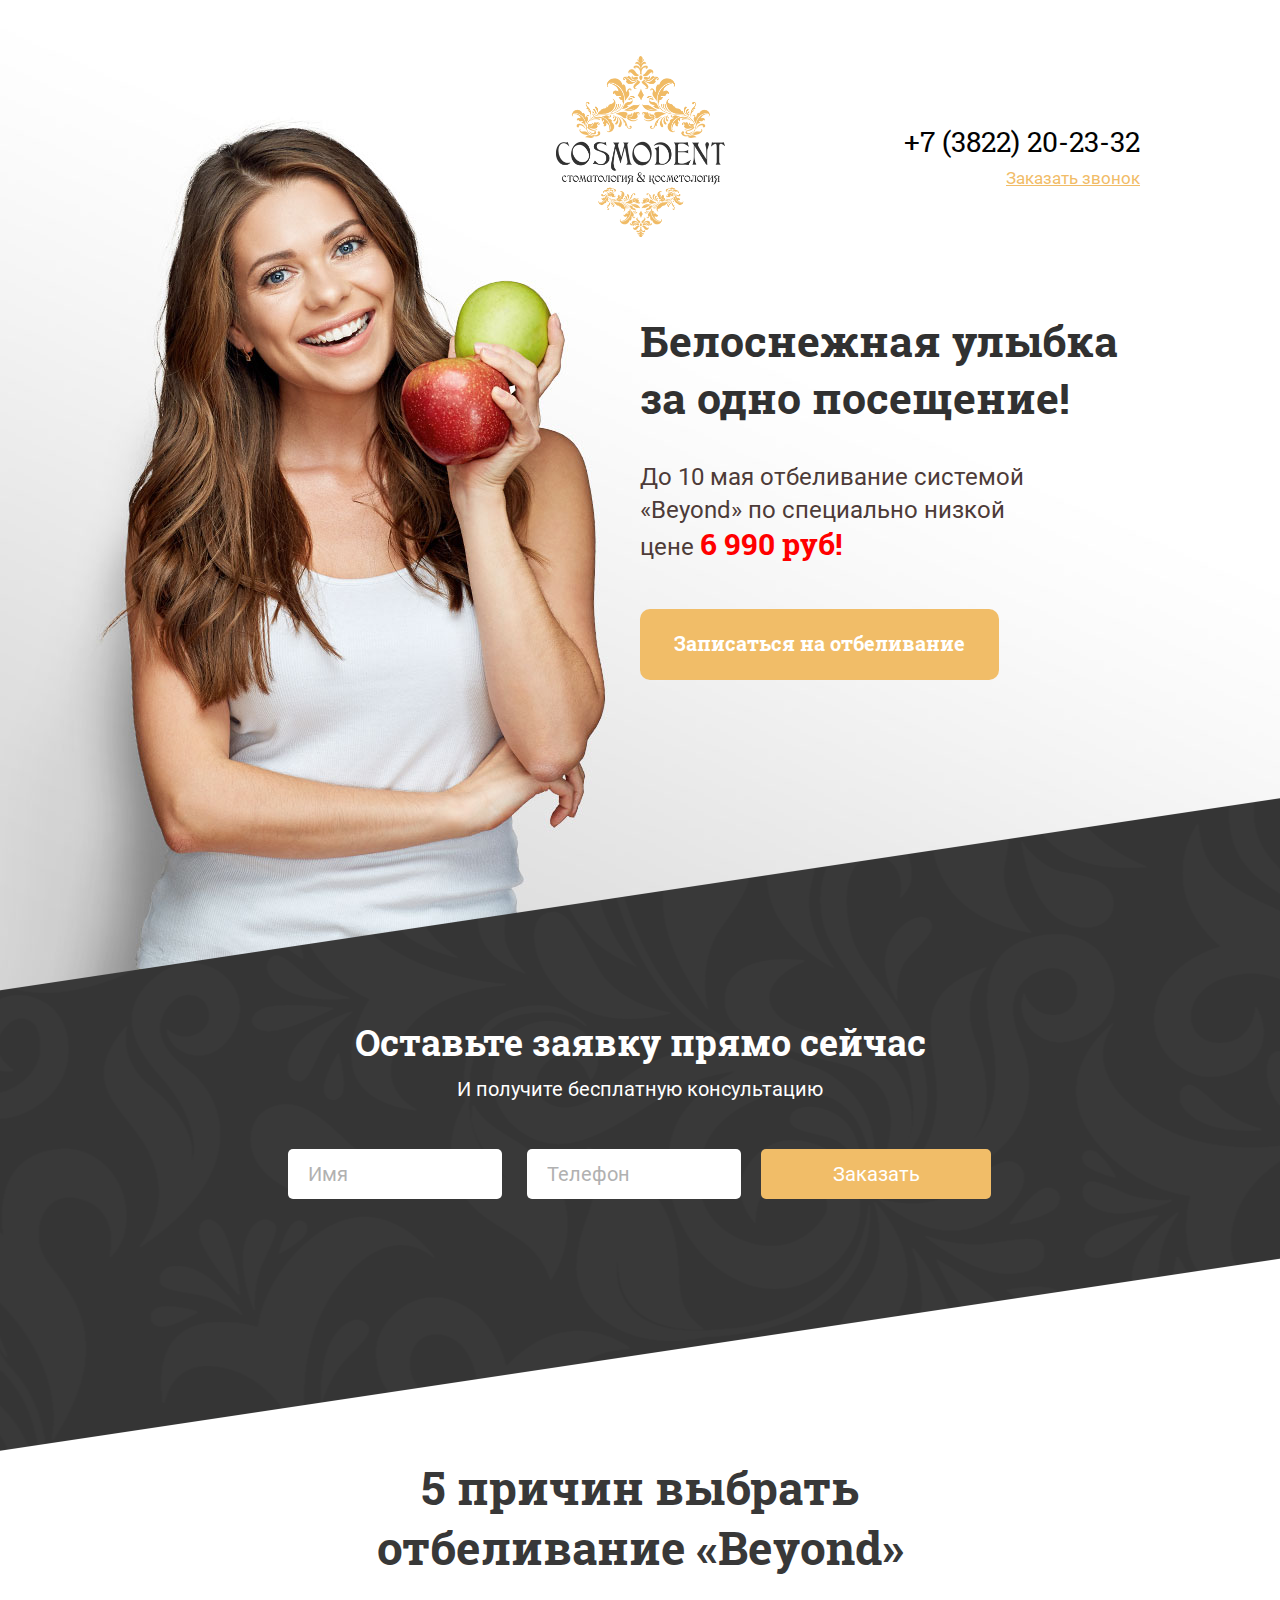
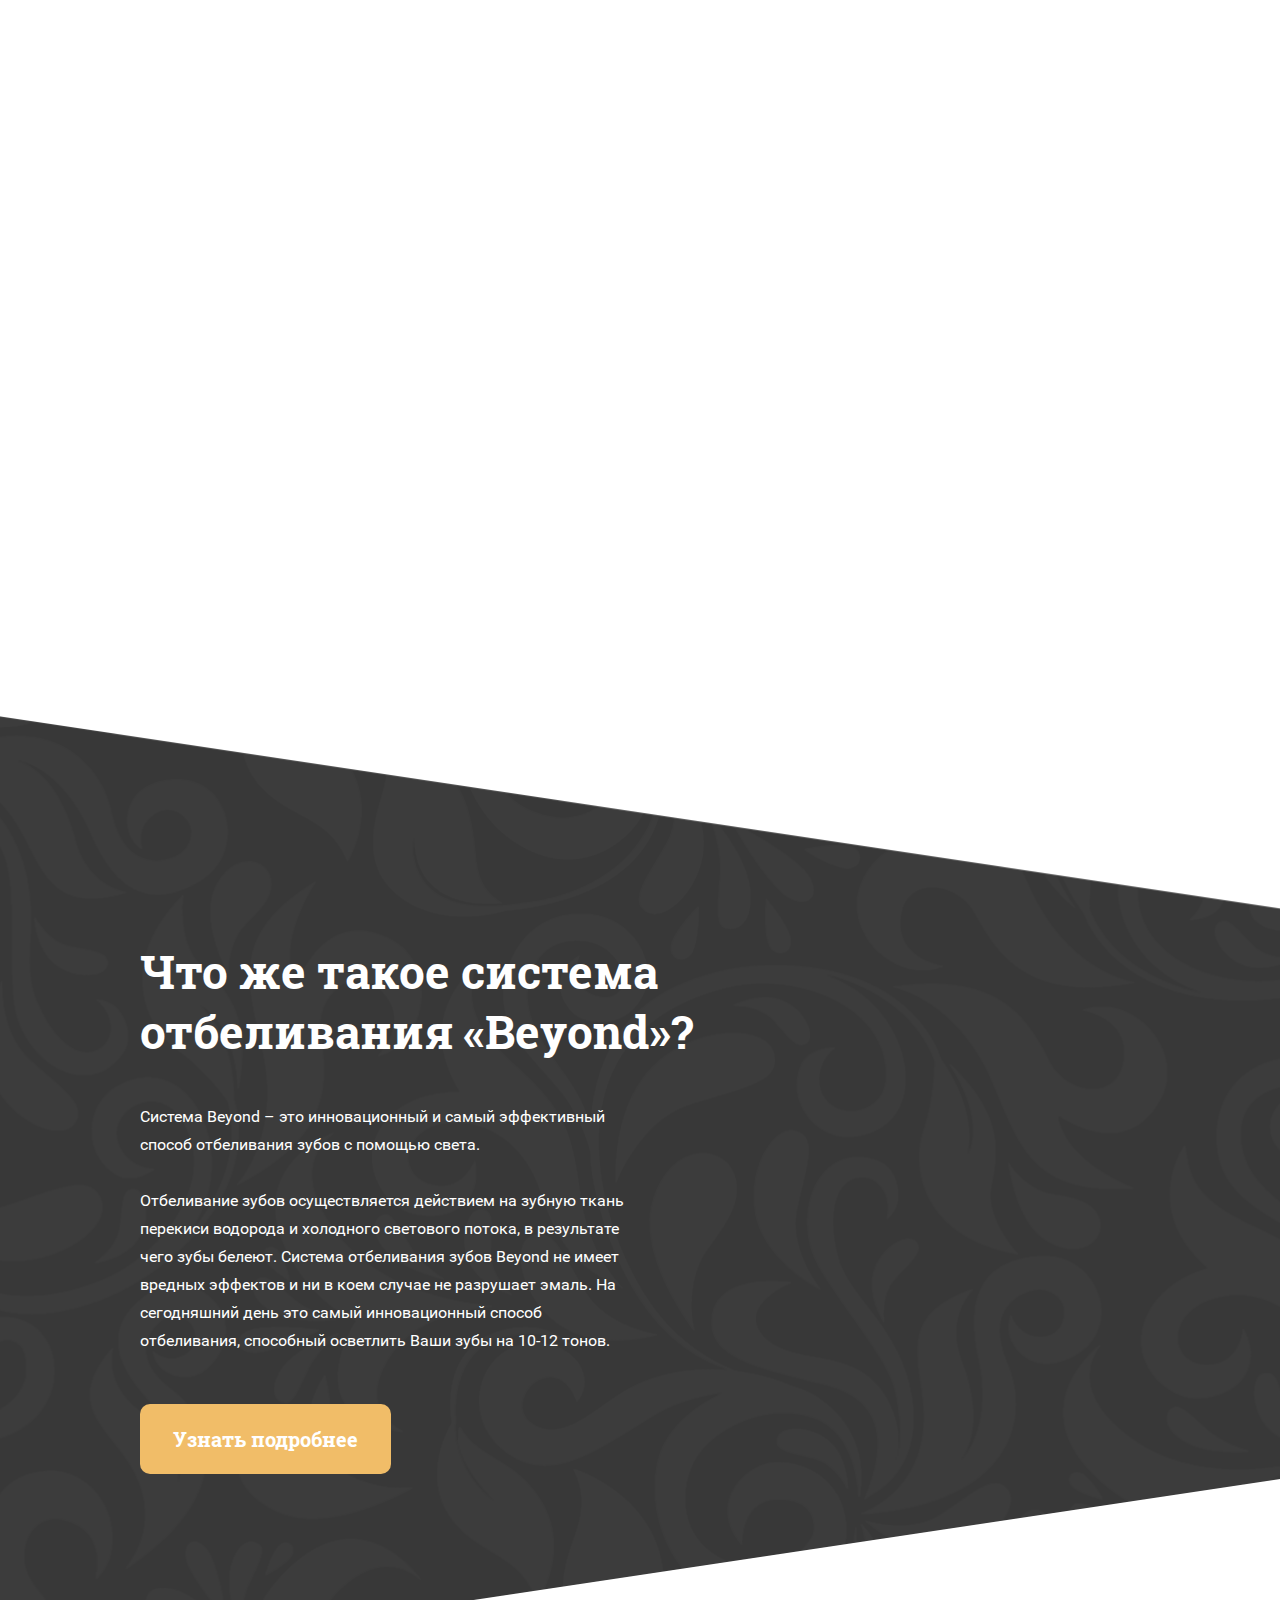
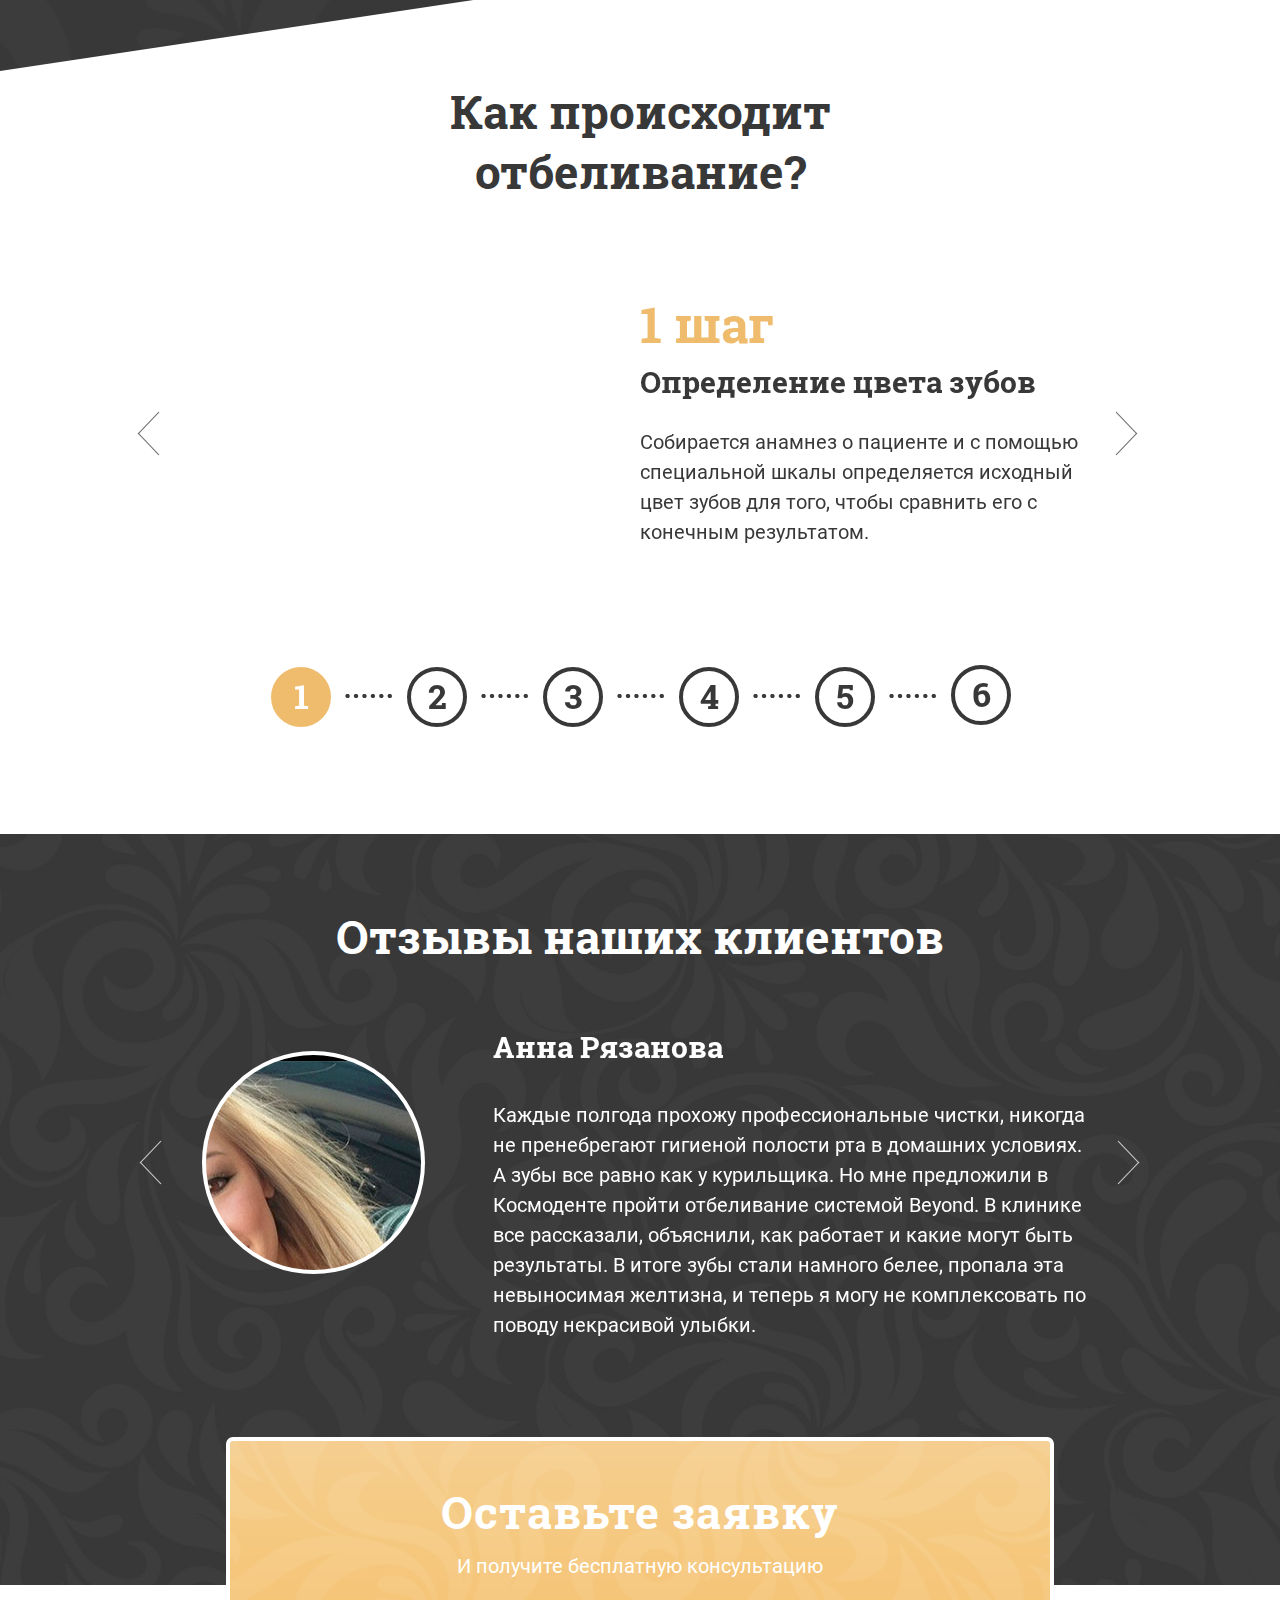
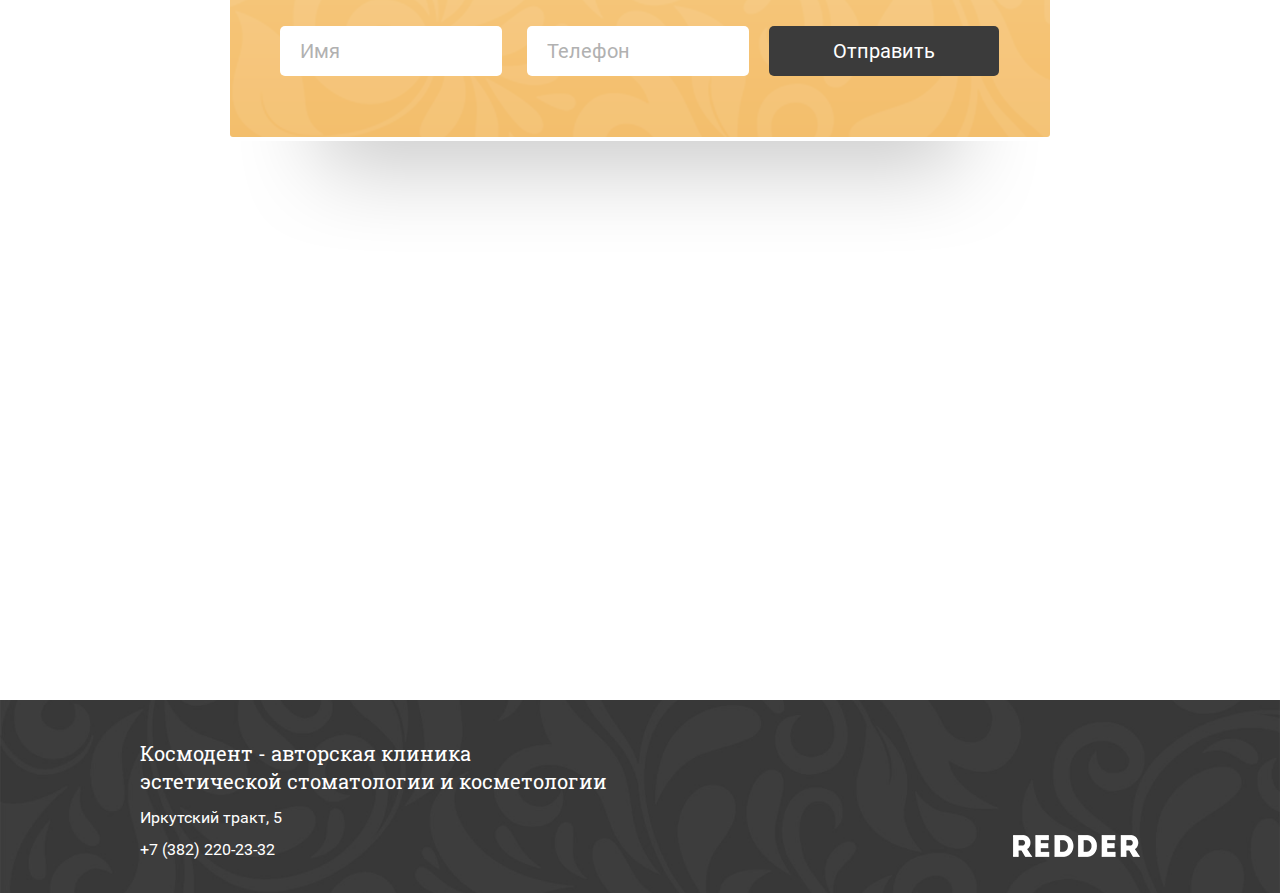
==== commit d863f3fe: "no message" ====
--- a/index.html
+++ b/index.html
@@ -76,7 +76,7 @@
 					<div class="b-2-l left">
 						<div class="anim fadeDown" data-anim="fadeDown">
 							<div class="icon icon-1"></div>
-							<p><b>Быстро</b><br>Отбеливание системой Beyound быстрее других способов и занимает всего 30-40 минут</p>
+							<p><b>Быстро</b><br>Отбеливание системой Beyond быстрее других способов и занимает всего 30-40 минут</p>
 						</div>
 						<div class="anim fadeDown" data-anim="fadeDown">
 							<div class="icon icon-2"></div>
@@ -114,7 +114,7 @@
 			<div class="triangle"></div>
 		</div>
 	</div>
-	<div class="b-4 anim" data-offset="500" data-anim="run-slider" data-func="run-slider">
+	<div class="b-4 anim" data-offset="400" data-anim="run-slider" data-func="run-slider">
 		<div class="b-4 b-wide-block">
 			<div class="b-block clearfix">
 				<h4>Как происходит<br>отбеливание?</h4>
--- a/css/style.css
+++ b/css/style.css
@@ -496,14 +496,15 @@
 				}
 				.avatar {
 					background-image: url("../images/ava-1.jpg");
+					background-color: #000000;
 					border-radius: 50%;
-					background-size: cover;
 					border: 4px solid #ffffff;
 					width: 215px;
 					height: 215px;
 					margin-top: 25px;
 					margin-left: 37px;
 					background-repeat: no-repeat;
+					background-position: -134px 6px;
 				}
 				.b-3-slider {
 					width: 950px;
@@ -585,7 +586,7 @@
 	.tooth {
 		position: absolute;
 		width: 39px;
-		height: 89px;
+		height: 87px;
 		background-position: center top;
 		background-repeat: no-repeat;
 	}
@@ -661,21 +662,21 @@
 		background-image: url("../images/tooth-2.png");
 		bottom: 0px;
 		left: 201px;
-		-webkit-animation: badPick 1s 1 1.5s ease-in-out;
-		-moz-animation: badPick 1s 1 1.5s ease-in-out;
-		-ms-animation: badPick 1s 1 1.5s ease-in-out;
-		-o-animation: badPick 1s 1 1.5s ease-in-out;
-		animation: badPick 1s 1 1.5s ease-in-out;
+		-webkit-animation: badPick 1s 1 1.7s ease-in-out;
+		-moz-animation: badPick 1s 1 1.7s ease-in-out;
+		-ms-animation: badPick 1s 1 1.7s ease-in-out;
+		-o-animation: badPick 1s 1 1.7s ease-in-out;
+		animation: badPick 1s 1 1.7s ease-in-out;
 	}
 	.run .slick-active .tooth-3 {
 		background-image: url("../images/tooth-3.png");
 		bottom: 0px;
 		left: 241px;
-		-webkit-animation: goodPick 0.4s 1 2s ease-in-out forwards;
-		-moz-animation: goodPick 0.4s 1 2s ease-in-out forwards;
-		-ms-animation: goodPick 0.4s 1 2s ease-in-out forwards;
-		-o-animation: goodPick 0.4s 1 2s ease-in-out forwards;
-		animation: goodPick 0.4s 1 2s ease-in-out forwards;
+		-webkit-animation: goodPick 0.4s 1 2.4s ease-in-out forwards;
+		-moz-animation: goodPick 0.4s 1 2.4s ease-in-out forwards;
+		-ms-animation: goodPick 0.4s 1 2.4s ease-in-out forwards;
+		-o-animation: goodPick 0.4s 1 2.4s ease-in-out forwards;
+		animation: goodPick 0.4s 1 2.4s ease-in-out forwards;
 	}
 	@-webkit-keyframes badPick {
 		0% {
@@ -1801,7 +1802,6 @@
 	}
 	.slick-dots li:nth-child(4) button:before {
 		content: "4" !important;
-		padding-right: 1px;
 	}
 	.slick-dots li:nth-child(5) button:before {
 		content: "5" !important;
@@ -2367,43 +2367,49 @@
 		background-size: 136px;
 	}
 	.icon-1 {
-		background-image: url('../images/icon-1@2x.png');
+		background-image: url("../images/icon-1@2x.png");
 		background-size: 74px 82px;
 	}
 	.icon-2 {
-		background-image: url('../images/icon-2@2x.png');
+		background-image: url("../images/icon-2@2x.png");
 		background-size: 63px 67px;	
 	}
 	.icon-3 {
-		background-image: url('../images/icon-3@2x.png');
+		background-image: url("../images/icon-3@2x.png");
 		background-size: 71px 82px;
 	}
 	.icon-4 {
-		background-image: url('../images/icon-4@2x.png');
+		background-image: url("../images/icon-4@2x.png");
 		background-size: 94px 69px;
 	}
-	.tooth-1 {
-		background-image: url('../images/tooth-1@2x.png');
+	.run .slide-1.slick-active .slide-picture {
+		background-image: url("../images/smile@2x.png"), url("../images/elipse.png");
+		background-size: 400px 320px, 348px 348px;
+	}
+	.run .slick-active .tooth-1 {
+		background-image: url("../images/tooth-1@2x.png");
 		background-size: 40px 89px;
 	}
-	.tooth-2 {
-		background-image: url('../images/tooth-2@2x.png');
+	.run .slick-active .tooth-2 {
+		background-image: url("../images/tooth-2@2x.png");
 		background-size: 39px 89px;
 	}
-	.tooth-3 {
-		background-image: url('../images/tooth-3@2x.png');
+	.run .slick-active .tooth-3 {
+		background-image: url("../images/tooth-3@2x.png");
 		background-size: 39px 89px;
 	}
-	.main, .blesk, .big-blesk, .pen {
+	.main,.slick-active .blesk,.slick-active .big-blesk,.slick-active .pen {
 		background-image: url('../images/smile-2slide@2x.png');
 		background-size: 400px 536px;
 	}
-	.main-2, .gel, .gel-in-position, .back, .porsh, .body, .white-blesk, .light, .white-blesk-in-position {
+	.main-2,.slick-active .gel, .gel-in-position,.slick-active .back,.slick-active .porsh,.slick-active .body,
+	.slickactive .white-blesk,.slick-active .light, .white-blesk-in-position {
 		background-image: url('../images/smile-3-5slide@2x.png');
 		background-size: 400px 789px;
 	}
-	.main-3, .otblesk-1, .otblesk-2, .otblesk-3, .otblesk-4, .otblesk-5, .otblesk-6, .otblesk-7 {
-		background-image: ("../images/smile-6slide@2x.png");
+	.slick-active .main-3,.slick-active .otblesk-1,.slick-active .otblesk-2,.slick-active .otblesk-3,.slick-active .otblesk-4,
+	.slick-active .otblesk-5,.slick-active .otblesk-6,.slick-active .otblesk-7 {
+		background-image: url("../images/smile-6slide@2x.png");
 		background-size: 400px 265px;
 	}
 }